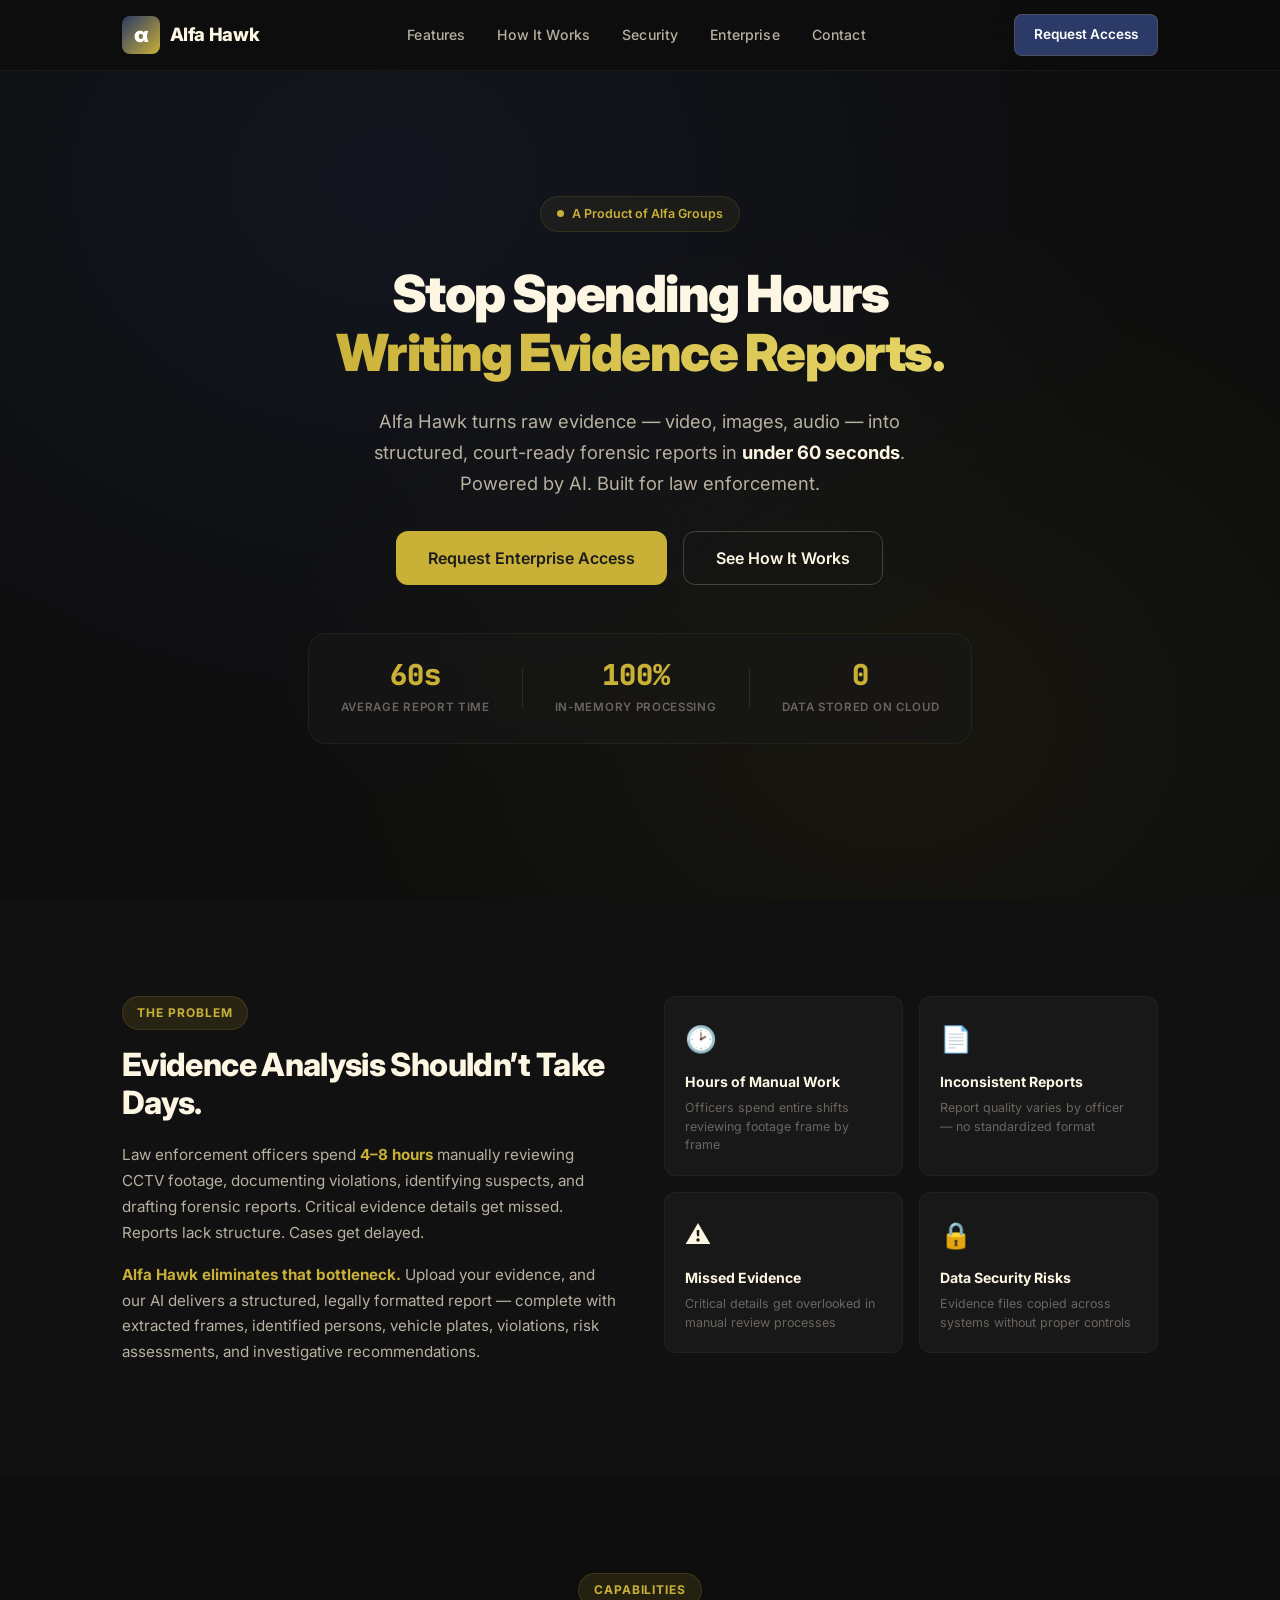
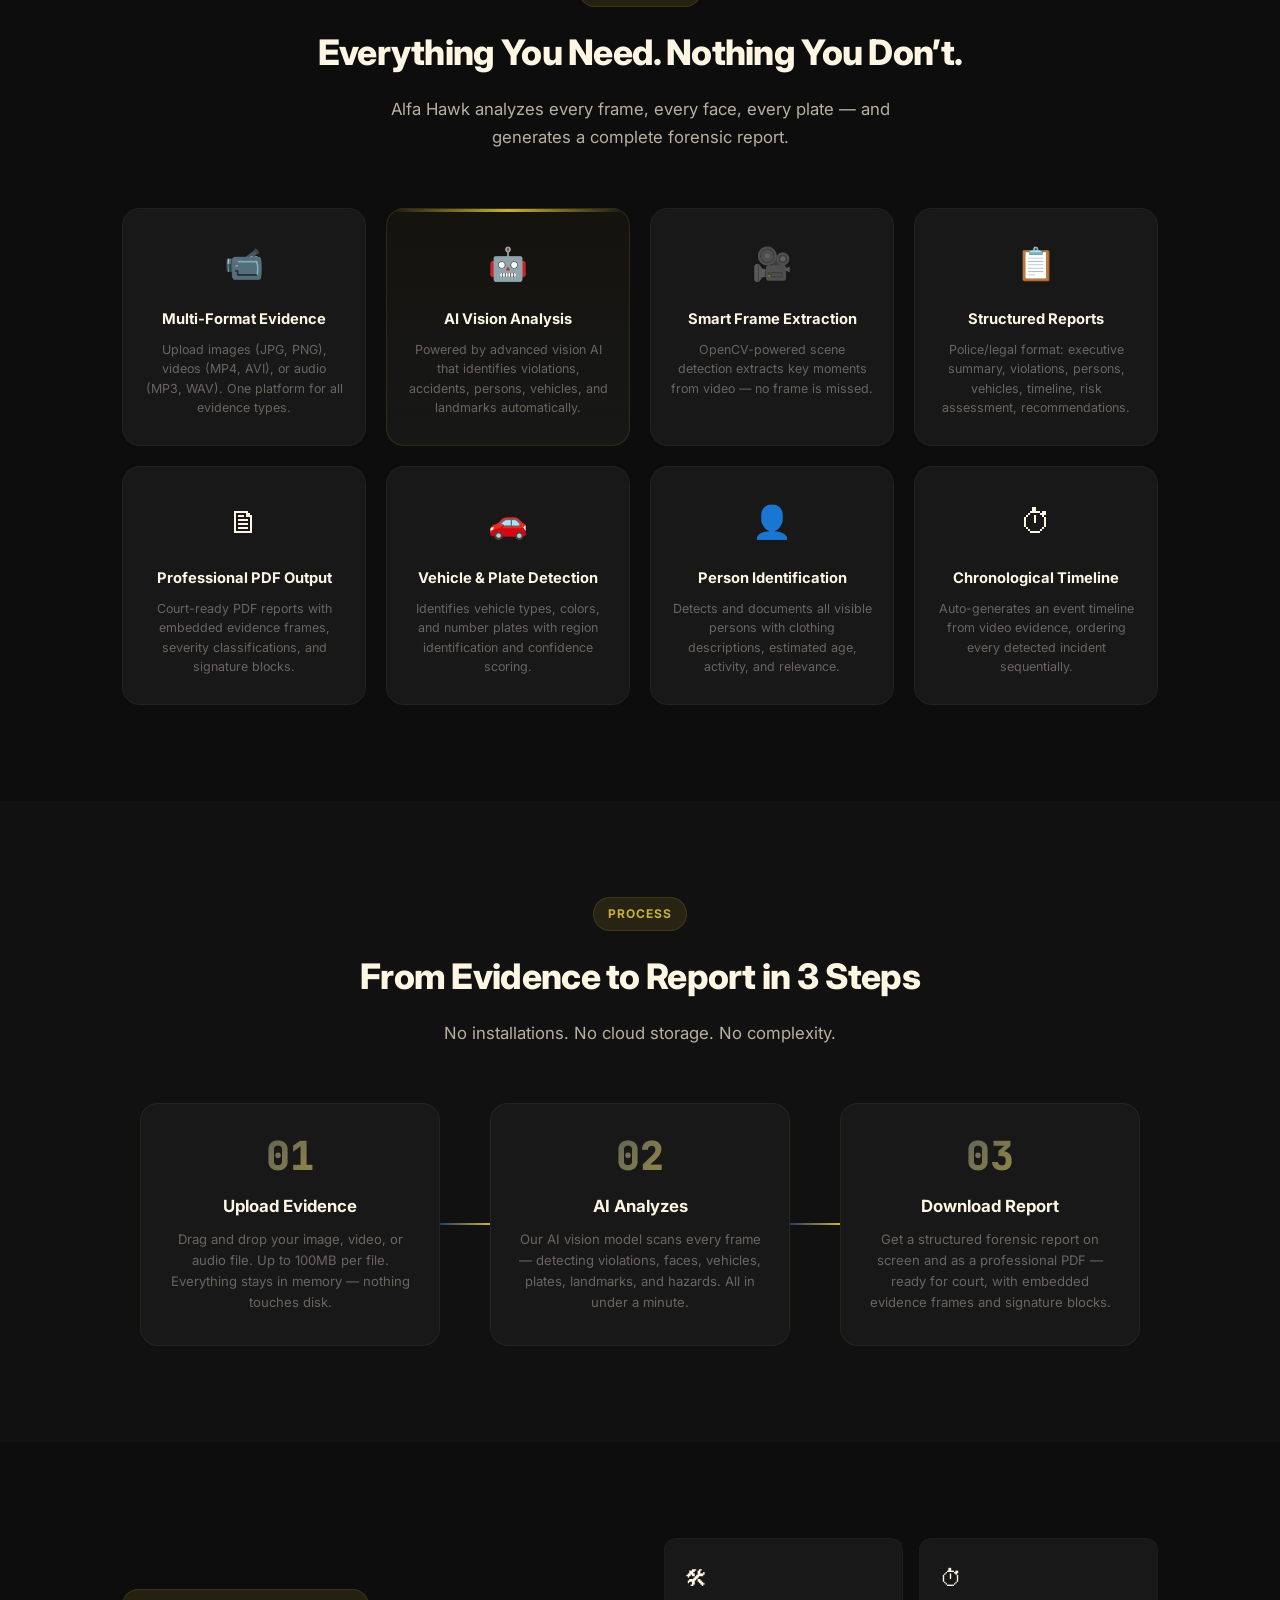
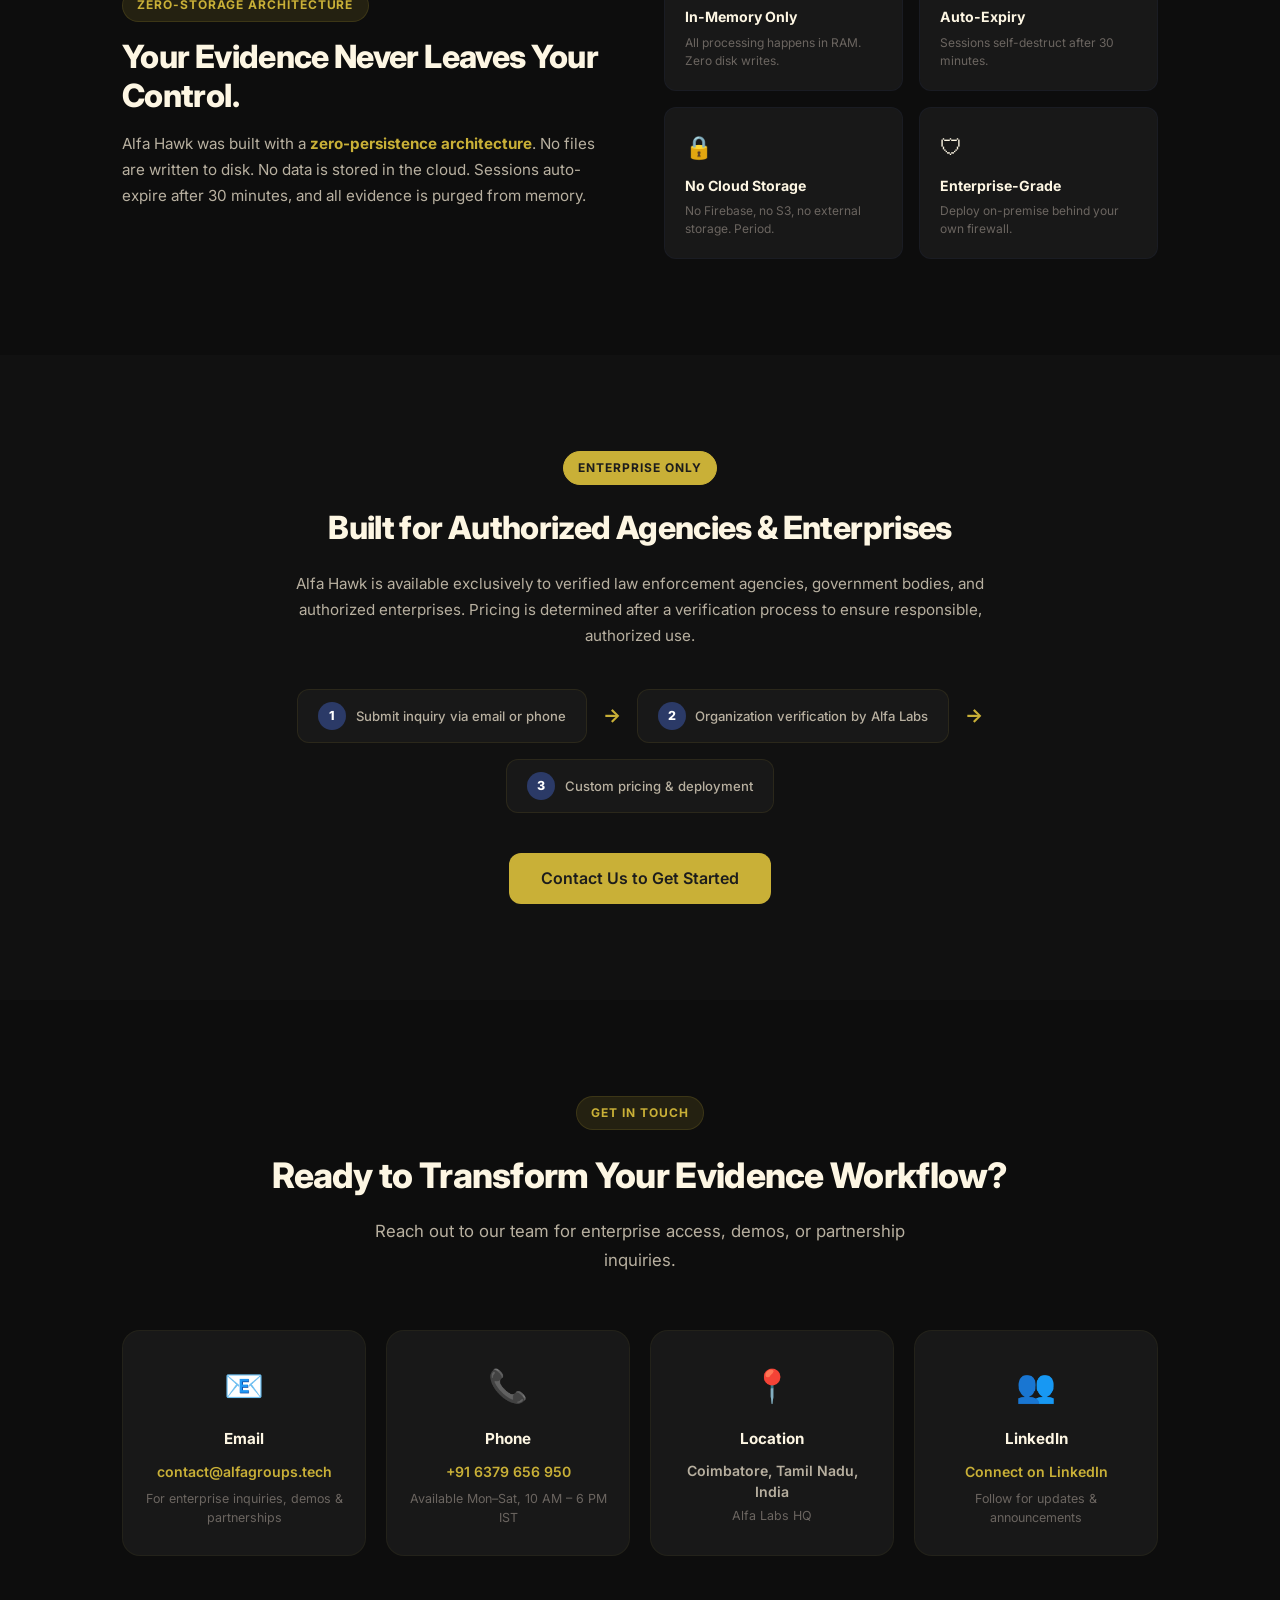
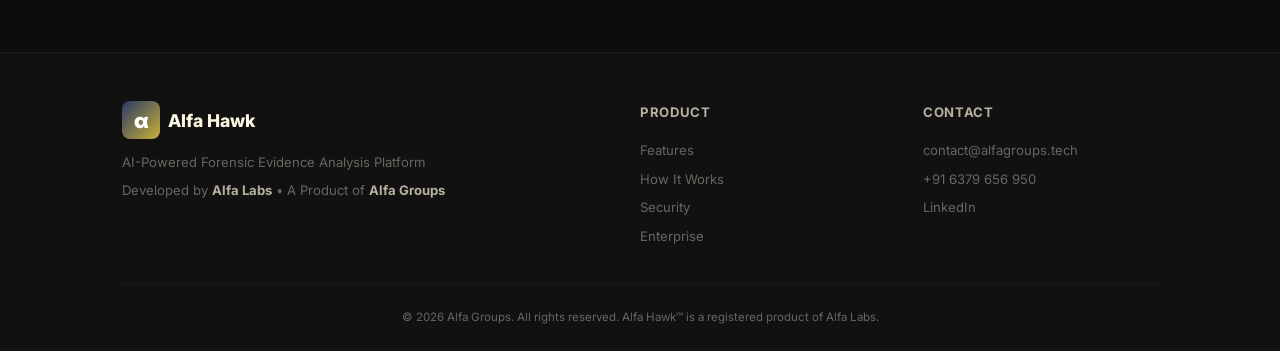
==== product-page/index.html @ 700247b4 "Initial commit for Smart Evidence Writer" ====
<!DOCTYPE html>
<html lang="en">

<head>
    <meta charset="UTF-8">
    <meta name="viewport" content="width=device-width, initial-scale=1.0">
    <title>Alfa Hawk — AI-Powered Forensic Evidence Analysis | Alfa Labs</title>
    <meta name="description"
        content="Alfa Hawk transforms raw evidence into court-ready forensic reports in seconds. AI-powered video, image & audio analysis. Enterprise-grade. By Alfa Labs.">
    <meta name="keywords"
        content="forensic evidence analysis, AI evidence, police report generator, evidence management, law enforcement AI, Alfa Hawk, Alfa Labs">
    <link rel="stylesheet" href="styles.css">
    <link
        href="https://fonts.googleapis.com/css2?family=Inter:wght@300;400;500;600;700;800;900&family=JetBrains+Mono:wght@400;500&display=swap"
        rel="stylesheet">
</head>

<body>

    <!-- ═══ NAVIGATION ═══ -->
    <nav id="navbar">
        <div class="nav-inner">
            <a href="#" class="nav-brand">
                <span class="nav-logo">α</span>
                <span class="nav-brand-text">Alfa Hawk</span>
            </a>
            <div class="nav-links" id="navLinks">
                <a href="#features">Features</a>
                <a href="#how-it-works">How It Works</a>
                <a href="#security">Security</a>
                <a href="#enterprise">Enterprise</a>
                <a href="#contact">Contact</a>
            </div>
            <a href="#contact" class="nav-cta">Request Access</a>
            <button class="nav-toggle" id="navToggle" aria-label="Toggle navigation">
                <span></span><span></span><span></span>
            </button>
        </div>
    </nav>

    <!-- ═══ HERO ═══ -->
    <section id="hero">
        <div class="hero-bg-pattern"></div>
        <div class="hero-content">
            <div class="hero-badge">
                <span class="badge-dot"></span>
                A Product of Alfa Groups
            </div>
            <h1>
                <span class="hero-line-1">Stop Spending Hours</span>
                <span class="hero-line-2">Writing Evidence Reports.</span>
            </h1>
            <p class="hero-tagline">
                Alfa Hawk turns raw evidence — video, images, audio — into structured,
                court-ready forensic reports in <strong>under 60 seconds</strong>.
                Powered by AI. Built for law enforcement.
            </p>
            <div class="hero-actions">
                <a href="#contact" class="btn btn-gold btn-large">Request Enterprise Access</a>
                <a href="#how-it-works" class="btn btn-outline btn-large">See How It Works</a>
            </div>
            <div class="hero-stats">
                <div class="stat">
                    <span class="stat-value">60s</span>
                    <span class="stat-label">Average Report Time</span>
                </div>
                <div class="stat-divider"></div>
                <div class="stat">
                    <span class="stat-value">100%</span>
                    <span class="stat-label">In-Memory Processing</span>
                </div>
                <div class="stat-divider"></div>
                <div class="stat">
                    <span class="stat-value">0</span>
                    <span class="stat-label">Data Stored on Cloud</span>
                </div>
            </div>
        </div>
    </section>

    <!-- ═══ PROBLEM STATEMENT ═══ -->
    <section id="problem" class="section-dark">
        <div class="container">
            <div class="problem-grid">
                <div class="problem-text">
                    <span class="section-badge">The Problem</span>
                    <h2>Evidence Analysis Shouldn&rsquo;t Take Days.</h2>
                    <p>
                        Law enforcement officers spend <strong>4&ndash;8 hours</strong> manually reviewing CCTV footage,
                        documenting violations, identifying suspects, and drafting forensic reports.
                        Critical evidence details get missed. Reports lack structure.
                        Cases get delayed.
                    </p>
                    <p>
                        <strong>Alfa Hawk eliminates that bottleneck.</strong> Upload your evidence, and our AI
                        delivers a structured, legally formatted report &mdash; complete with
                        extracted frames, identified persons, vehicle plates, violations,
                        risk assessments, and investigative recommendations.
                    </p>
                </div>
                <div class="problem-cards">
                    <div class="pain-card">
                        <span class="pain-icon">&#128337;</span>
                        <h3>Hours of Manual Work</h3>
                        <p>Officers spend entire shifts reviewing footage frame by frame</p>
                    </div>
                    <div class="pain-card">
                        <span class="pain-icon">&#128196;</span>
                        <h3>Inconsistent Reports</h3>
                        <p>Report quality varies by officer — no standardized format</p>
                    </div>
                    <div class="pain-card">
                        <span class="pain-icon">&#9888;</span>
                        <h3>Missed Evidence</h3>
                        <p>Critical details get overlooked in manual review processes</p>
                    </div>
                    <div class="pain-card">
                        <span class="pain-icon">&#128274;</span>
                        <h3>Data Security Risks</h3>
                        <p>Evidence files copied across systems without proper controls</p>
                    </div>
                </div>
            </div>
        </div>
    </section>

    <!-- ═══ FEATURES ═══ -->
    <section id="features">
        <div class="container">
            <div class="section-header">
                <span class="section-badge">Capabilities</span>
                <h2>Everything You Need. Nothing You Don&rsquo;t.</h2>
                <p>Alfa Hawk analyzes every frame, every face, every plate — and generates a complete forensic report.
                </p>
            </div>
            <div class="features-grid">
                <div class="feature-card">
                    <div class="feature-icon">&#128249;</div>
                    <h3>Multi-Format Evidence</h3>
                    <p>Upload images (JPG, PNG), videos (MP4, AVI), or audio (MP3, WAV). One platform for all evidence
                        types.</p>
                </div>
                <div class="feature-card featured">
                    <div class="feature-icon">&#129302;</div>
                    <h3>AI Vision Analysis</h3>
                    <p>Powered by advanced vision AI that identifies violations, accidents, persons, vehicles, and
                        landmarks automatically.</p>
                </div>
                <div class="feature-card">
                    <div class="feature-icon">&#127909;</div>
                    <h3>Smart Frame Extraction</h3>
                    <p>OpenCV-powered scene detection extracts key moments from video — no frame is missed.</p>
                </div>
                <div class="feature-card">
                    <div class="feature-icon">&#128203;</div>
                    <h3>Structured Reports</h3>
                    <p>Police/legal format: executive summary, violations, persons, vehicles, timeline, risk assessment,
                        recommendations.</p>
                </div>
                <div class="feature-card">
                    <div class="feature-icon">&#128462;</div>
                    <h3>Professional PDF Output</h3>
                    <p>Court-ready PDF reports with embedded evidence frames, severity classifications, and signature
                        blocks.</p>
                </div>
                <div class="feature-card">
                    <div class="feature-icon">&#128663;</div>
                    <h3>Vehicle &amp; Plate Detection</h3>
                    <p>Identifies vehicle types, colors, and number plates with region identification and confidence
                        scoring.</p>
                </div>
                <div class="feature-card">
                    <div class="feature-icon">&#128100;</div>
                    <h3>Person Identification</h3>
                    <p>Detects and documents all visible persons with clothing descriptions, estimated age, activity,
                        and relevance.</p>
                </div>
                <div class="feature-card">
                    <div class="feature-icon">&#9201;</div>
                    <h3>Chronological Timeline</h3>
                    <p>Auto-generates an event timeline from video evidence, ordering every detected incident
                        sequentially.</p>
                </div>
            </div>
        </div>
    </section>

    <!-- ═══ HOW IT WORKS ═══ -->
    <section id="how-it-works" class="section-dark">
        <div class="container">
            <div class="section-header">
                <span class="section-badge">Process</span>
                <h2>From Evidence to Report in 3 Steps</h2>
                <p>No installations. No cloud storage. No complexity.</p>
            </div>
            <div class="steps-grid">
                <div class="step-card">
                    <div class="step-number">01</div>
                    <div class="step-content">
                        <h3>Upload Evidence</h3>
                        <p>Drag and drop your image, video, or audio file. Up to 100MB per file. Everything stays in
                            memory — nothing touches disk.</p>
                    </div>
                </div>
                <div class="step-connector"></div>
                <div class="step-card">
                    <div class="step-number">02</div>
                    <div class="step-content">
                        <h3>AI Analyzes</h3>
                        <p>Our AI vision model scans every frame — detecting violations, faces, vehicles, plates,
                            landmarks, and hazards. All in under a minute.</p>
                    </div>
                </div>
                <div class="step-connector"></div>
                <div class="step-card">
                    <div class="step-number">03</div>
                    <div class="step-content">
                        <h3>Download Report</h3>
                        <p>Get a structured forensic report on screen and as a professional PDF — ready for court, with
                            embedded evidence frames and signature blocks.</p>
                    </div>
                </div>
            </div>
        </div>
    </section>

    <!-- ═══ SECURITY ═══ -->
    <section id="security">
        <div class="container">
            <div class="security-layout">
                <div class="security-text">
                    <span class="section-badge">Zero-Storage Architecture</span>
                    <h2>Your Evidence Never Leaves Your Control.</h2>
                    <p>
                        Alfa Hawk was built with a <strong>zero-persistence architecture</strong>.
                        No files are written to disk. No data is stored in the cloud.
                        Sessions auto-expire after 30 minutes, and all evidence is purged from memory.
                    </p>
                </div>
                <div class="security-cards">
                    <div class="sec-card">
                        <span class="sec-icon">&#128736;</span>
                        <h4>In-Memory Only</h4>
                        <p>All processing happens in RAM. Zero disk writes.</p>
                    </div>
                    <div class="sec-card">
                        <span class="sec-icon">&#9201;</span>
                        <h4>Auto-Expiry</h4>
                        <p>Sessions self-destruct after 30 minutes.</p>
                    </div>
                    <div class="sec-card">
                        <span class="sec-icon">&#128274;</span>
                        <h4>No Cloud Storage</h4>
                        <p>No Firebase, no S3, no external storage. Period.</p>
                    </div>
                    <div class="sec-card">
                        <span class="sec-icon">&#128737;</span>
                        <h4>Enterprise-Grade</h4>
                        <p>Deploy on-premise behind your own firewall.</p>
                    </div>
                </div>
            </div>
        </div>
    </section>

    <!-- ═══ ENTERPRISE CTA ═══ -->
    <section id="enterprise" class="section-dark">
        <div class="container">
            <div class="enterprise-block">
                <span class="section-badge badge-gold">Enterprise Only</span>
                <h2>Built for Authorized Agencies &amp; Enterprises</h2>
                <p>
                    Alfa Hawk is available exclusively to verified law enforcement agencies,
                    government bodies, and authorized enterprises. Pricing is determined after
                    a verification process to ensure responsible, authorized use.
                </p>
                <div class="enterprise-process">
                    <div class="ep-step">
                        <span class="ep-num">1</span>
                        <span class="ep-text">Submit inquiry via email or phone</span>
                    </div>
                    <div class="ep-arrow">&rarr;</div>
                    <div class="ep-step">
                        <span class="ep-num">2</span>
                        <span class="ep-text">Organization verification by Alfa Labs</span>
                    </div>
                    <div class="ep-arrow">&rarr;</div>
                    <div class="ep-step">
                        <span class="ep-num">3</span>
                        <span class="ep-text">Custom pricing &amp; deployment</span>
                    </div>
                </div>
                <a href="#contact" class="btn btn-gold btn-large">Contact Us to Get Started</a>
            </div>
        </div>
    </section>

    <!-- ═══ CONTACT ═══ -->
    <section id="contact">
        <div class="container">
            <div class="section-header">
                <span class="section-badge">Get In Touch</span>
                <h2>Ready to Transform Your Evidence Workflow?</h2>
                <p>Reach out to our team for enterprise access, demos, or partnership inquiries.</p>
            </div>
            <div class="contact-grid">
                <div class="contact-card">
                    <span class="contact-icon">&#128231;</span>
                    <h3>Email</h3>
                    <a href="mailto:contact@alfagroups.tech">contact@alfagroups.tech</a>
                    <p>For enterprise inquiries, demos &amp; partnerships</p>
                </div>
                <div class="contact-card">
                    <span class="contact-icon">&#128222;</span>
                    <h3>Phone</h3>
                    <a href="tel:+916379656950">+91 6379 656 950</a>
                    <p>Available Mon&ndash;Sat, 10 AM &ndash; 6 PM IST</p>
                </div>
                <div class="contact-card">
                    <span class="contact-icon">&#128205;</span>
                    <h3>Location</h3>
                    <p class="contact-location">Coimbatore, Tamil Nadu, India</p>
                    <p>Alfa Labs HQ</p>
                </div>
                <div class="contact-card">
                    <span class="contact-icon">&#128101;</span>
                    <h3>LinkedIn</h3>
                    <a href="https://www.linkedin.com/in/godwin1603" target="_blank" rel="noopener">Connect on
                        LinkedIn</a>
                    <p>Follow for updates &amp; announcements</p>
                </div>
            </div>
        </div>
    </section>

    <!-- ═══ FOOTER ═══ -->
    <footer>
        <div class="container">
            <div class="footer-grid">
                <div class="footer-brand">
                    <div class="footer-logo">
                        <span class="nav-logo">α</span>
                        <span>Alfa Hawk</span>
                    </div>
                    <p>AI-Powered Forensic Evidence Analysis Platform</p>
                    <p class="footer-org">Developed by <strong>Alfa Labs</strong> &bull; A Product of <strong>Alfa
                            Groups</strong></p>
                </div>
                <div class="footer-links">
                    <h4>Product</h4>
                    <a href="#features">Features</a>
                    <a href="#how-it-works">How It Works</a>
                    <a href="#security">Security</a>
                    <a href="#enterprise">Enterprise</a>
                </div>
                <div class="footer-links">
                    <h4>Contact</h4>
                    <a href="mailto:contact@alfagroups.tech">contact@alfagroups.tech</a>
                    <a href="tel:+916379656950">+91 6379 656 950</a>
                    <a href="https://www.linkedin.com/in/godwin1603" target="_blank" rel="noopener">LinkedIn</a>
                </div>
            </div>
            <div class="footer-bottom">
                <p>&copy; 2026 Alfa Groups. All rights reserved. Alfa Hawk&trade; is a registered product of Alfa Labs.
                </p>
            </div>
        </div>
    </footer>

    <script src="script.js"></script>
</body>

</html>
---- product-page/styles.css ----
/* ═══════════════════════════════════════════════════════════
   Alfa Hawk — Product Landing Page Styles
   Developed by Alfa Labs • A Product of Alfa Groups
   ═══════════════════════════════════════════════════════════ */

/* ─── BRAND PALETTE ─── */
:root {
    --royal-blue: #2B3A67;
    --gold-accent: #C9B037;
    --crimson: #7B1E1E;
    --ivory: #FDF6E3;
    --charcoal: #1C1C1C;
    --steel-gray: #58626D;

    --bg-dark: #0d0d0d;
    --bg-section: #111111;
    --bg-card: #181818;
    --bg-card-hover: #1f1f1f;
    --bg-accent: #151515;

    --text-primary: var(--ivory);
    --text-secondary: #b8b0a0;
    --text-muted: #6b6560;

    --gold-glow: rgba(201, 176, 55, 0.12);
    --blue-glow: rgba(43, 58, 103, 0.15);

    --radius-sm: 8px;
    --radius-md: 12px;
    --radius-lg: 18px;
    --radius-xl: 24px;

    --font-sans: 'Inter', -apple-system, BlinkMacSystemFont, sans-serif;
    --font-mono: 'JetBrains Mono', monospace;
    --transition: all 0.3s cubic-bezier(0.4, 0, 0.2, 1);
}

/* ─── RESET ─── */
*,
*::before,
*::after {
    box-sizing: border-box;
    margin: 0;
    padding: 0;
}

html {
    font-size: 16px;
    scroll-behavior: smooth;
    scroll-padding-top: 80px;
}

body {
    font-family: var(--font-sans);
    background: var(--bg-dark);
    color: var(--text-primary);
    line-height: 1.7;
    -webkit-font-smoothing: antialiased;
    overflow-x: hidden;
}

a {
    color: var(--gold-accent);
    text-decoration: none;
    transition: var(--transition);
}

a:hover {
    color: #d9c247;
}

.container {
    max-width: 1100px;
    margin: 0 auto;
    padding: 0 2rem;
}

/* ─── NAVIGATION ─── */
nav {
    position: fixed;
    top: 0;
    left: 0;
    right: 0;
    z-index: 1000;
    background: rgba(13, 13, 13, 0.85);
    backdrop-filter: blur(20px);
    border-bottom: 1px solid rgba(201, 176, 55, 0.08);
    transition: var(--transition);
}

nav.scrolled {
    background: rgba(13, 13, 13, 0.95);
    border-bottom-color: rgba(201, 176, 55, 0.15);
}

.nav-inner {
    max-width: 1100px;
    margin: 0 auto;
    padding: 0 2rem;
    display: flex;
    align-items: center;
    justify-content: space-between;
    height: 70px;
}

.nav-brand {
    display: flex;
    align-items: center;
    gap: 0.6rem;
    color: var(--text-primary);
    font-weight: 800;
    font-size: 1.15rem;
    letter-spacing: -0.02em;
}

.nav-logo {
    width: 38px;
    height: 38px;
    display: flex;
    align-items: center;
    justify-content: center;
    background: linear-gradient(135deg, var(--royal-blue), var(--gold-accent));
    border-radius: var(--radius-sm);
    color: white;
    font-size: 1.3rem;
    font-weight: 900;
}

.nav-links {
    display: flex;
    gap: 2rem;
}

.nav-links a {
    color: var(--text-secondary);
    font-size: 0.88rem;
    font-weight: 500;
    letter-spacing: 0.01em;
}

.nav-links a:hover {
    color: var(--gold-accent);
}

.nav-cta {
    background: var(--royal-blue);
    color: white !important;
    padding: 0.5rem 1.2rem;
    border-radius: var(--radius-sm);
    font-size: 0.85rem;
    font-weight: 600;
    border: 1px solid rgba(201, 176, 55, 0.2);
}

.nav-cta:hover {
    background: var(--gold-accent);
    color: var(--charcoal) !important;
    border-color: var(--gold-accent);
}

.nav-toggle {
    display: none;
    flex-direction: column;
    gap: 5px;
    background: none;
    border: none;
    cursor: pointer;
    padding: 4px;
}

.nav-toggle span {
    width: 24px;
    height: 2px;
    background: var(--ivory);
    border-radius: 2px;
    transition: var(--transition);
}

/* ─── BUTTONS ─── */
.btn {
    display: inline-flex;
    align-items: center;
    justify-content: center;
    gap: 0.5rem;
    padding: 0.7rem 1.5rem;
    font-family: var(--font-sans);
    font-size: 0.9rem;
    font-weight: 600;
    border: none;
    border-radius: var(--radius-md);
    cursor: pointer;
    transition: var(--transition);
    text-decoration: none;
    line-height: 1.4;
}

.btn-gold {
    background: var(--gold-accent);
    color: var(--charcoal);
}

.btn-gold:hover {
    background: #d9c247;
    color: var(--charcoal);
    transform: translateY(-2px);
    box-shadow: 0 8px 25px rgba(201, 176, 55, 0.3);
}

.btn-outline {
    background: transparent;
    color: var(--text-primary);
    border: 1px solid rgba(253, 246, 227, 0.2);
}

.btn-outline:hover {
    border-color: var(--gold-accent);
    color: var(--gold-accent);
    transform: translateY(-2px);
}

.btn-large {
    padding: 0.9rem 2rem;
    font-size: 1rem;
}

/* ─── SECTION BADGE ─── */
.section-badge {
    display: inline-block;
    font-size: 0.75rem;
    font-weight: 700;
    letter-spacing: 0.08em;
    text-transform: uppercase;
    color: var(--gold-accent);
    background: var(--gold-glow);
    padding: 0.35rem 0.9rem;
    border-radius: 99px;
    border: 1px solid rgba(201, 176, 55, 0.15);
    margin-bottom: 1rem;
}

.badge-gold {
    color: var(--charcoal);
    background: var(--gold-accent);
    border-color: var(--gold-accent);
}

/* ─── HERO ─── */
#hero {
    min-height: 100vh;
    display: flex;
    align-items: center;
    justify-content: center;
    text-align: center;
    padding: 120px 2rem 80px;
    position: relative;
    overflow: hidden;
}

.hero-bg-pattern {
    position: absolute;
    inset: 0;
    background:
        radial-gradient(ellipse at 30% 20%, rgba(43, 58, 103, 0.2) 0%, transparent 60%),
        radial-gradient(ellipse at 70% 80%, rgba(201, 176, 55, 0.06) 0%, transparent 50%),
        radial-gradient(ellipse at 50% 50%, rgba(13, 13, 13, 0) 0%, var(--bg-dark) 80%);
    pointer-events: none;
}

.hero-content {
    position: relative;
    z-index: 1;
    max-width: 780px;
}

.hero-badge {
    display: inline-flex;
    align-items: center;
    gap: 0.5rem;
    font-size: 0.78rem;
    font-weight: 600;
    color: var(--gold-accent);
    background: rgba(201, 176, 55, 0.06);
    padding: 0.4rem 1rem;
    border-radius: 99px;
    border: 1px solid rgba(201, 176, 55, 0.12);
    margin-bottom: 2rem;
}

.badge-dot {
    width: 7px;
    height: 7px;
    background: var(--gold-accent);
    border-radius: 50%;
    animation: pulse-badge 2s ease-in-out infinite;
}

@keyframes pulse-badge {

    0%,
    100% {
        box-shadow: 0 0 0 0 rgba(201, 176, 55, 0.4);
    }

    50% {
        box-shadow: 0 0 0 6px rgba(201, 176, 55, 0);
    }
}

#hero h1 {
    font-size: 3.2rem;
    font-weight: 900;
    line-height: 1.15;
    letter-spacing: -0.03em;
    margin-bottom: 1.5rem;
}

.hero-line-1 {
    display: block;
    color: var(--text-primary);
}

.hero-line-2 {
    display: block;
    background: linear-gradient(135deg, var(--gold-accent), #e8d76a);
    -webkit-background-clip: text;
    -webkit-text-fill-color: transparent;
    background-clip: text;
}

.hero-tagline {
    font-size: 1.15rem;
    color: var(--text-secondary);
    max-width: 600px;
    margin: 0 auto 2rem;
    line-height: 1.7;
}

.hero-tagline strong {
    color: var(--text-primary);
}

.hero-actions {
    display: flex;
    gap: 1rem;
    justify-content: center;
    margin-bottom: 3rem;
    flex-wrap: wrap;
}

.hero-stats {
    display: flex;
    align-items: center;
    justify-content: center;
    gap: 2rem;
    padding: 1.5rem 2rem;
    background: rgba(24, 24, 24, 0.6);
    border: 1px solid rgba(201, 176, 55, 0.08);
    border-radius: var(--radius-lg);
    backdrop-filter: blur(10px);
}

.stat {
    text-align: center;
}

.stat-value {
    display: block;
    font-size: 1.8rem;
    font-weight: 900;
    color: var(--gold-accent);
    font-family: var(--font-mono);
    line-height: 1.2;
}

.stat-label {
    font-size: 0.72rem;
    color: var(--text-muted);
    text-transform: uppercase;
    letter-spacing: 0.06em;
    font-weight: 600;
}

.stat-divider {
    width: 1px;
    height: 40px;
    background: rgba(201, 176, 55, 0.15);
}

/* ─── SECTION STYLING ─── */
.section-dark {
    background: var(--bg-section);
}

section {
    padding: 6rem 0;
}

.section-header {
    text-align: center;
    margin-bottom: 3.5rem;
}

.section-header h2 {
    font-size: 2.2rem;
    font-weight: 800;
    letter-spacing: -0.02em;
    margin-bottom: 0.75rem;
    color: var(--text-primary);
}

.section-header p {
    font-size: 1.05rem;
    color: var(--text-secondary);
    max-width: 550px;
    margin: 0 auto;
}

/* ─── PROBLEM SECTION ─── */
.problem-grid {
    display: grid;
    grid-template-columns: 1fr 1fr;
    gap: 3rem;
    align-items: start;
}

.problem-text h2 {
    font-size: 2rem;
    font-weight: 800;
    letter-spacing: -0.02em;
    margin-bottom: 1.25rem;
    line-height: 1.2;
}

.problem-text p {
    color: var(--text-secondary);
    margin-bottom: 1rem;
    font-size: 0.95rem;
}

.problem-text strong {
    color: var(--gold-accent);
}

.problem-cards {
    display: grid;
    grid-template-columns: 1fr 1fr;
    gap: 1rem;
}

.pain-card {
    background: var(--bg-card);
    border: 1px solid rgba(201, 176, 55, 0.06);
    border-radius: var(--radius-md);
    padding: 1.25rem;
    transition: var(--transition);
}

.pain-card:hover {
    border-color: rgba(201, 176, 55, 0.2);
    transform: translateY(-3px);
    box-shadow: 0 8px 24px rgba(0, 0, 0, 0.3);
}

.pain-icon {
    font-size: 1.6rem;
    display: block;
    margin-bottom: 0.6rem;
}

.pain-card h3 {
    font-size: 0.88rem;
    font-weight: 700;
    margin-bottom: 0.3rem;
    color: var(--text-primary);
}

.pain-card p {
    font-size: 0.78rem;
    color: var(--text-muted);
    line-height: 1.5;
}

/* ─── FEATURES ─── */
.features-grid {
    display: grid;
    grid-template-columns: repeat(4, 1fr);
    gap: 1.25rem;
}

.feature-card {
    background: var(--bg-card);
    border: 1px solid rgba(253, 246, 227, 0.04);
    border-radius: var(--radius-lg);
    padding: 1.75rem 1.25rem;
    text-align: center;
    transition: var(--transition);
    position: relative;
    overflow: hidden;
}

.feature-card::before {
    content: '';
    position: absolute;
    top: 0;
    left: 0;
    right: 0;
    height: 3px;
    background: linear-gradient(90deg, transparent, var(--royal-blue), transparent);
    opacity: 0;
    transition: var(--transition);
}

.feature-card:hover {
    border-color: rgba(43, 58, 103, 0.3);
    transform: translateY(-5px);
    box-shadow: 0 12px 32px rgba(0, 0, 0, 0.4);
}

.feature-card:hover::before {
    opacity: 1;
}

.feature-card.featured {
    border-color: rgba(201, 176, 55, 0.15);
    background: linear-gradient(180deg, rgba(201, 176, 55, 0.04), var(--bg-card));
}

.feature-card.featured::before {
    background: linear-gradient(90deg, transparent, var(--gold-accent), transparent);
    opacity: 1;
}

.feature-icon {
    font-size: 2rem;
    margin-bottom: 1rem;
    display: block;
}

.feature-card h3 {
    font-size: 0.92rem;
    font-weight: 700;
    margin-bottom: 0.5rem;
    color: var(--text-primary);
}

.feature-card p {
    font-size: 0.78rem;
    color: var(--text-muted);
    line-height: 1.55;
}

/* ─── HOW IT WORKS ─── */
.steps-grid {
    display: flex;
    align-items: center;
    justify-content: center;
    gap: 0;
}

.step-card {
    background: var(--bg-card);
    border: 1px solid rgba(201, 176, 55, 0.08);
    border-radius: var(--radius-lg);
    padding: 2rem 1.75rem;
    text-align: center;
    flex: 1;
    max-width: 300px;
    transition: var(--transition);
}

.step-card:hover {
    border-color: rgba(201, 176, 55, 0.25);
    transform: translateY(-4px);
    box-shadow: 0 12px 32px rgba(0, 0, 0, 0.35);
}

.step-number {
    font-size: 2.5rem;
    font-weight: 900;
    font-family: var(--font-mono);
    background: linear-gradient(135deg, var(--royal-blue), var(--gold-accent));
    -webkit-background-clip: text;
    -webkit-text-fill-color: transparent;
    background-clip: text;
    margin-bottom: 1rem;
    line-height: 1;
}

.step-content h3 {
    font-size: 1.05rem;
    font-weight: 700;
    margin-bottom: 0.5rem;
    color: var(--text-primary);
}

.step-content p {
    font-size: 0.82rem;
    color: var(--text-muted);
    line-height: 1.6;
}

.step-connector {
    width: 50px;
    height: 2px;
    background: linear-gradient(90deg, var(--royal-blue), var(--gold-accent));
    flex-shrink: 0;
}

/* ─── SECURITY ─── */
.security-layout {
    display: grid;
    grid-template-columns: 1fr 1fr;
    gap: 3rem;
    align-items: center;
}

.security-text h2 {
    font-size: 2rem;
    font-weight: 800;
    letter-spacing: -0.02em;
    margin-bottom: 1rem;
    line-height: 1.2;
}

.security-text p {
    font-size: 0.95rem;
    color: var(--text-secondary);
    line-height: 1.7;
}

.security-text strong {
    color: var(--gold-accent);
}

.security-cards {
    display: grid;
    grid-template-columns: 1fr 1fr;
    gap: 1rem;
}

.sec-card {
    background: var(--bg-card);
    border: 1px solid rgba(43, 58, 103, 0.15);
    border-radius: var(--radius-md);
    padding: 1.25rem;
    transition: var(--transition);
}

.sec-card:hover {
    border-color: rgba(43, 58, 103, 0.4);
    transform: translateY(-2px);
}

.sec-icon {
    font-size: 1.4rem;
    display: block;
    margin-bottom: 0.5rem;
}

.sec-card h4 {
    font-size: 0.88rem;
    font-weight: 700;
    margin-bottom: 0.3rem;
    color: var(--text-primary);
}

.sec-card p {
    font-size: 0.75rem;
    color: var(--text-muted);
    line-height: 1.5;
}

/* ─── ENTERPRISE ─── */
.enterprise-block {
    text-align: center;
    max-width: 700px;
    margin: 0 auto;
}

.enterprise-block h2 {
    font-size: 2rem;
    font-weight: 800;
    letter-spacing: -0.02em;
    margin-bottom: 1rem;
}

.enterprise-block>p {
    font-size: 0.95rem;
    color: var(--text-secondary);
    line-height: 1.7;
    margin-bottom: 2.5rem;
}

.enterprise-process {
    display: flex;
    align-items: center;
    justify-content: center;
    gap: 1rem;
    margin-bottom: 2.5rem;
    flex-wrap: wrap;
}

.ep-step {
    display: flex;
    align-items: center;
    gap: 0.6rem;
    background: var(--bg-card);
    border: 1px solid rgba(201, 176, 55, 0.1);
    padding: 0.75rem 1.25rem;
    border-radius: var(--radius-md);
}

.ep-num {
    width: 28px;
    height: 28px;
    display: flex;
    align-items: center;
    justify-content: center;
    background: var(--royal-blue);
    color: white;
    border-radius: 50%;
    font-size: 0.78rem;
    font-weight: 800;
    flex-shrink: 0;
}

.ep-text {
    font-size: 0.82rem;
    color: var(--text-secondary);
    font-weight: 500;
}

.ep-arrow {
    color: var(--gold-accent);
    font-size: 1.2rem;
    font-weight: 700;
}

/* ─── CONTACT ─── */
.contact-grid {
    display: grid;
    grid-template-columns: repeat(4, 1fr);
    gap: 1.25rem;
}

.contact-card {
    background: var(--bg-card);
    border: 1px solid rgba(201, 176, 55, 0.06);
    border-radius: var(--radius-lg);
    padding: 1.75rem 1.25rem;
    text-align: center;
    transition: var(--transition);
}

.contact-card:hover {
    border-color: rgba(201, 176, 55, 0.2);
    transform: translateY(-4px);
    box-shadow: 0 8px 24px rgba(0, 0, 0, 0.3);
}

.contact-icon {
    font-size: 2rem;
    display: block;
    margin-bottom: 0.75rem;
}

.contact-card h3 {
    font-size: 0.95rem;
    font-weight: 700;
    margin-bottom: 0.5rem;
    color: var(--text-primary);
}

.contact-card a {
    display: block;
    font-size: 0.88rem;
    font-weight: 600;
    color: var(--gold-accent);
    margin-bottom: 0.4rem;
    word-break: break-all;
}

.contact-card p,
.contact-location {
    font-size: 0.78rem;
    color: var(--text-muted);
    line-height: 1.5;
}

.contact-location {
    color: var(--text-secondary) !important;
    font-weight: 600;
    font-size: 0.88rem !important;
    margin-bottom: 0.3rem;
}

/* ─── FOOTER ─── */
footer {
    background: var(--bg-section);
    border-top: 1px solid rgba(201, 176, 55, 0.06);
    padding: 3rem 0 1.5rem;
}

.footer-grid {
    display: grid;
    grid-template-columns: 2fr 1fr 1fr;
    gap: 3rem;
    margin-bottom: 2rem;
}

.footer-brand .footer-logo {
    display: flex;
    align-items: center;
    gap: 0.5rem;
    font-size: 1.1rem;
    font-weight: 800;
    color: var(--text-primary);
    margin-bottom: 0.75rem;
}

.footer-brand>p {
    font-size: 0.82rem;
    color: var(--text-muted);
    margin-bottom: 0.3rem;
}

.footer-org {
    font-size: 0.78rem;
    color: var(--text-muted);
}

.footer-org strong {
    color: var(--text-secondary);
}

.footer-links h4 {
    font-size: 0.82rem;
    font-weight: 700;
    color: var(--text-secondary);
    text-transform: uppercase;
    letter-spacing: 0.05em;
    margin-bottom: 0.75rem;
}

.footer-links a {
    display: block;
    font-size: 0.82rem;
    color: var(--text-muted);
    padding: 0.2rem 0;
}

.footer-links a:hover {
    color: var(--gold-accent);
}

.footer-bottom {
    padding-top: 1.5rem;
    border-top: 1px solid rgba(253, 246, 227, 0.04);
    text-align: center;
}

.footer-bottom p {
    font-size: 0.72rem;
    color: var(--text-muted);
}

/* ─── ANIMATIONS (Scroll reveal) ─── */
.reveal {
    opacity: 0;
    transform: translateY(30px);
    transition: opacity 0.7s ease, transform 0.7s ease;
}

.reveal.visible {
    opacity: 1;
    transform: translateY(0);
}

/* ─── RESPONSIVE ─── */
@media (max-width: 1024px) {
    .features-grid {
        grid-template-columns: repeat(2, 1fr);
    }

    .contact-grid {
        grid-template-columns: repeat(2, 1fr);
    }
}

@media (max-width: 768px) {
    #hero h1 {
        font-size: 2.2rem;
    }

    .hero-tagline {
        font-size: 1rem;
    }

    .hero-stats {
        flex-direction: column;
        gap: 1rem;
    }

    .stat-divider {
        width: 60px;
        height: 1px;
    }

    .problem-grid {
        grid-template-columns: 1fr;
    }

    .features-grid {
        grid-template-columns: 1fr;
    }

    .security-layout {
        grid-template-columns: 1fr;
    }

    .contact-grid {
        grid-template-columns: 1fr;
    }

    .footer-grid {
        grid-template-columns: 1fr;
        gap: 1.5rem;
    }

    .steps-grid {
        flex-direction: column;
        gap: 1rem;
    }

    .step-connector {
        width: 2px;
        height: 30px;
    }

    .step-card {
        max-width: 100%;
    }

    .enterprise-process {
        flex-direction: column;
    }

    .ep-arrow {
        transform: rotate(90deg);
    }

    .nav-links {
        display: none;
    }

    .nav-cta {
        display: none;
    }

    .nav-toggle {
        display: flex;
    }

    .nav-links.open {
        display: flex;
        flex-direction: column;
        position: absolute;
        top: 70px;
        left: 0;
        right: 0;
        background: rgba(13, 13, 13, 0.97);
        padding: 1.5rem 2rem;
        gap: 1rem;
        border-bottom: 1px solid rgba(201, 176, 55, 0.1);
    }

    section {
        padding: 4rem 0;
    }

    .section-header h2 {
        font-size: 1.6rem;
    }

    .problem-text h2,
    .security-text h2,
    .enterprise-block h2 {
        font-size: 1.6rem;
    }
}

@media (max-width: 480px) {
    #hero h1 {
        font-size: 1.7rem;
    }

    .container {
        padding: 0 1.25rem;
    }

    .hero-actions {
        flex-direction: column;
        align-items: center;
    }

    .problem-cards {
        grid-template-columns: 1fr;
    }

    .security-cards {
        grid-template-columns: 1fr;
    }
}
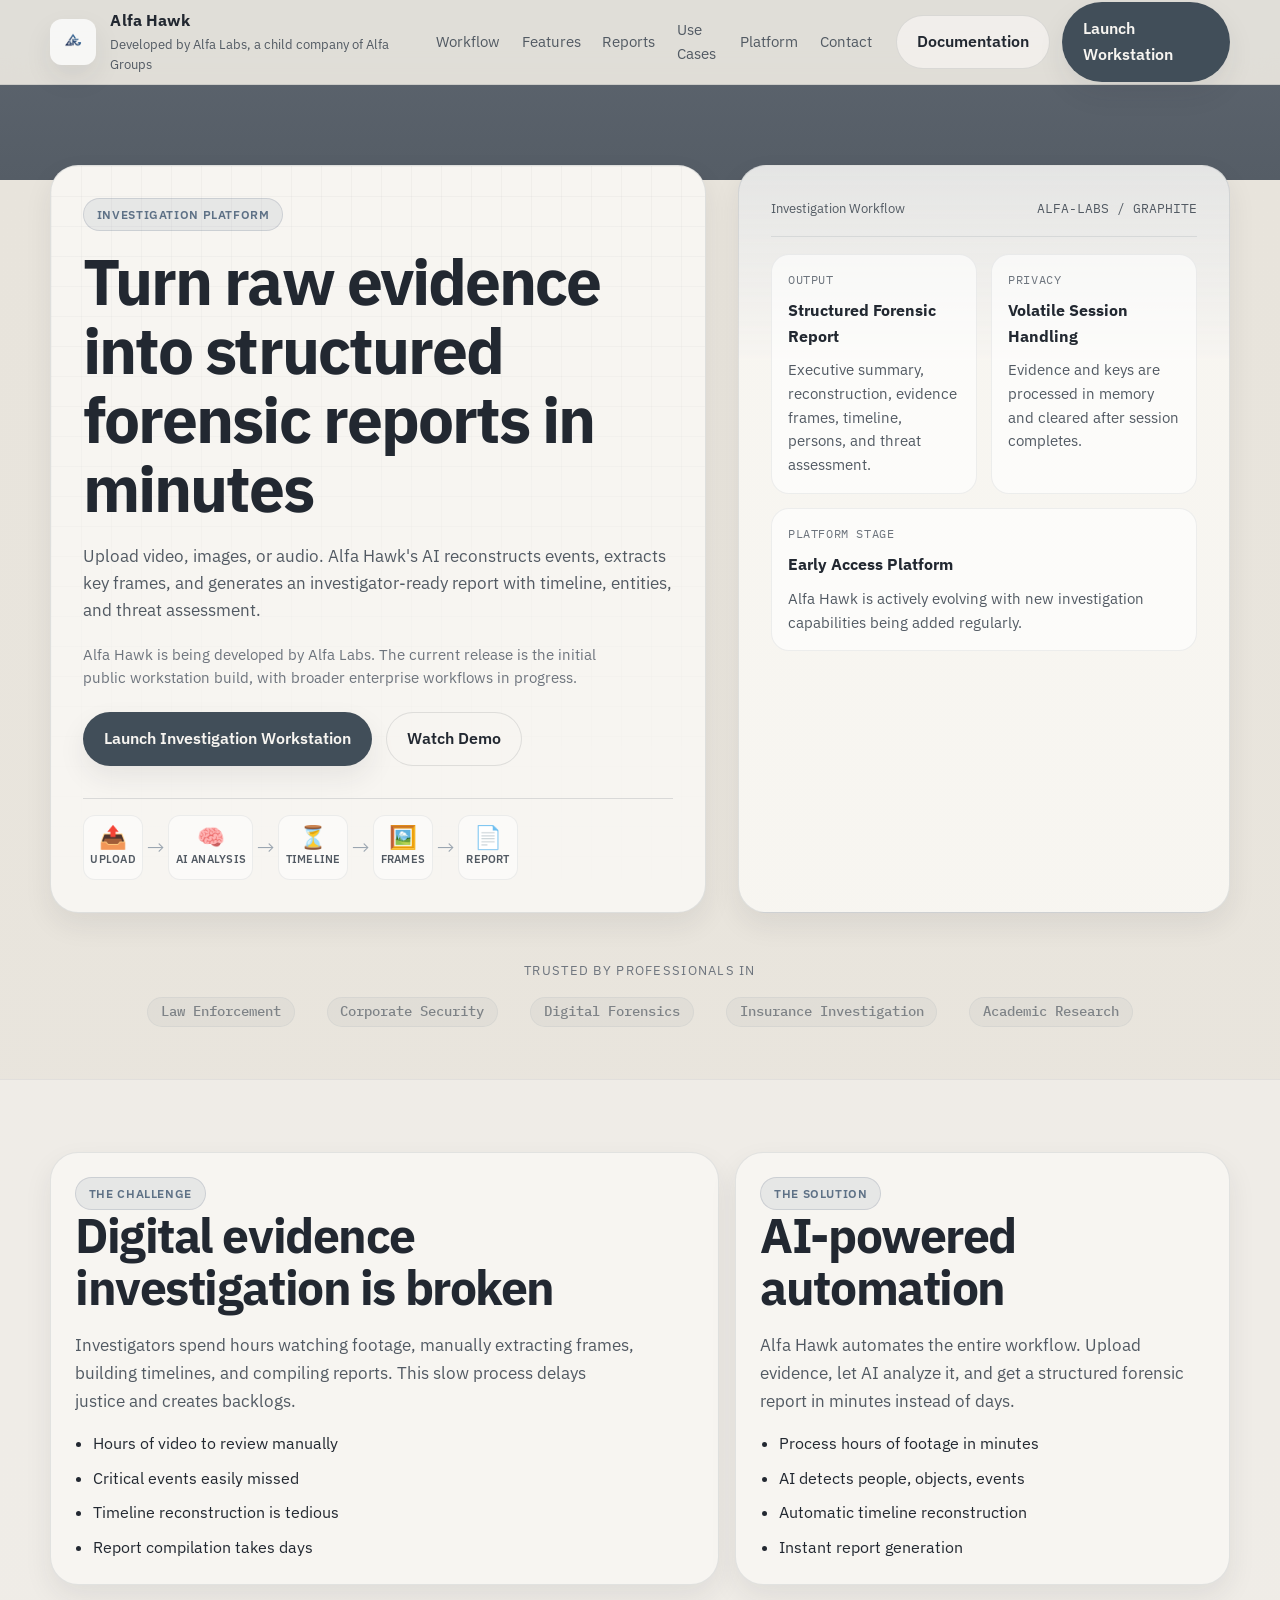
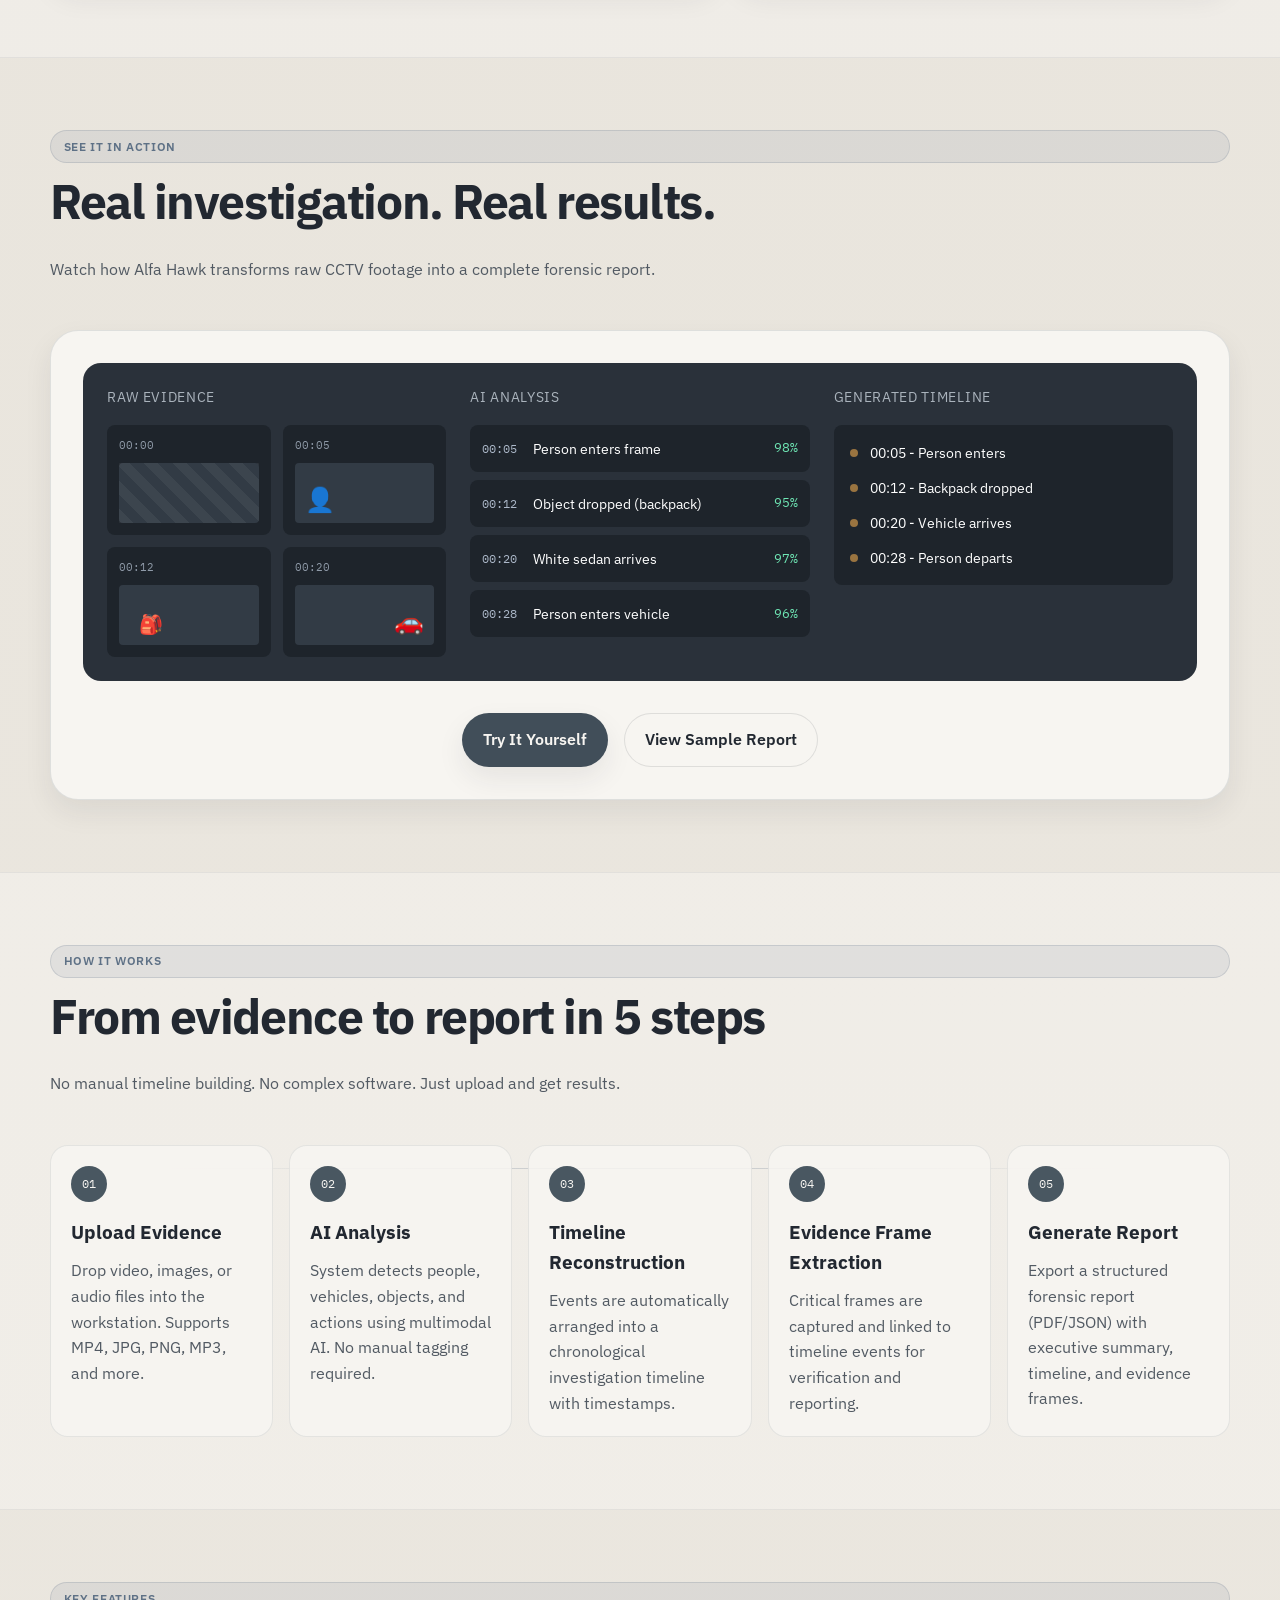
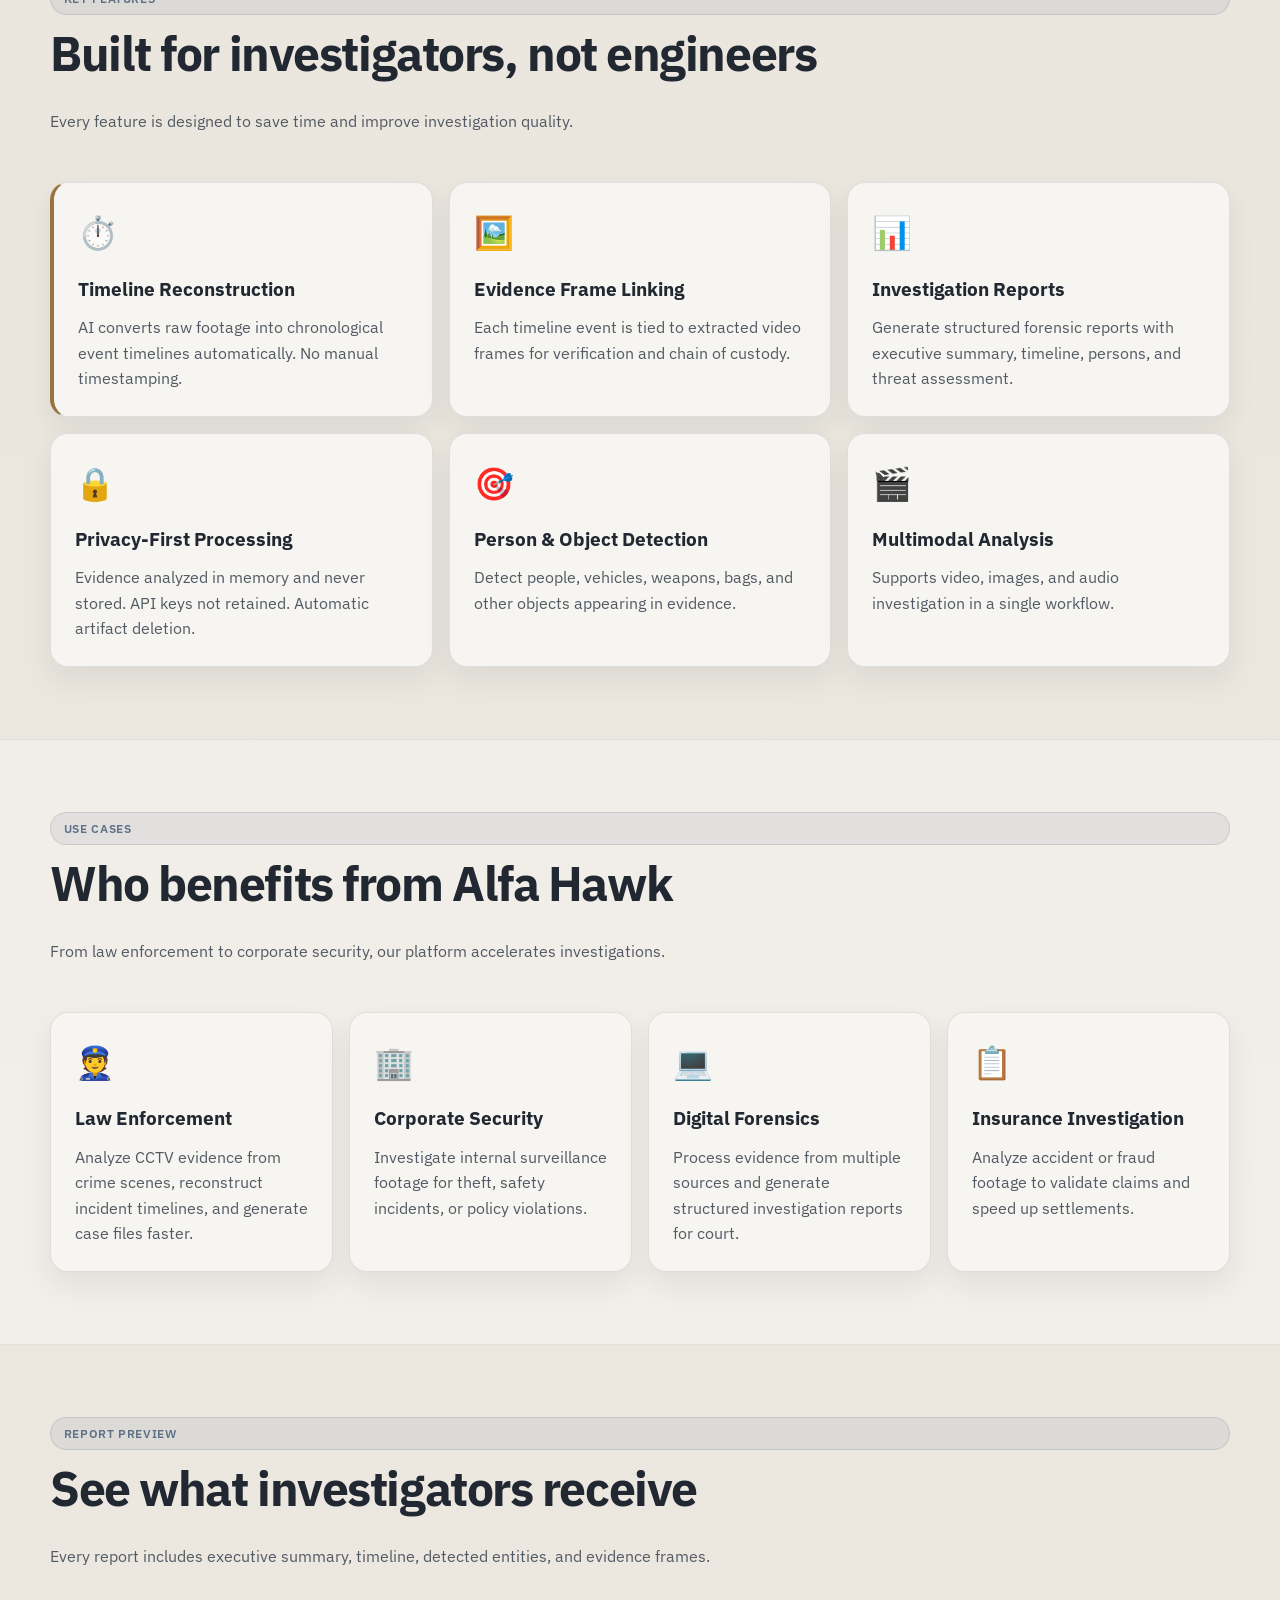
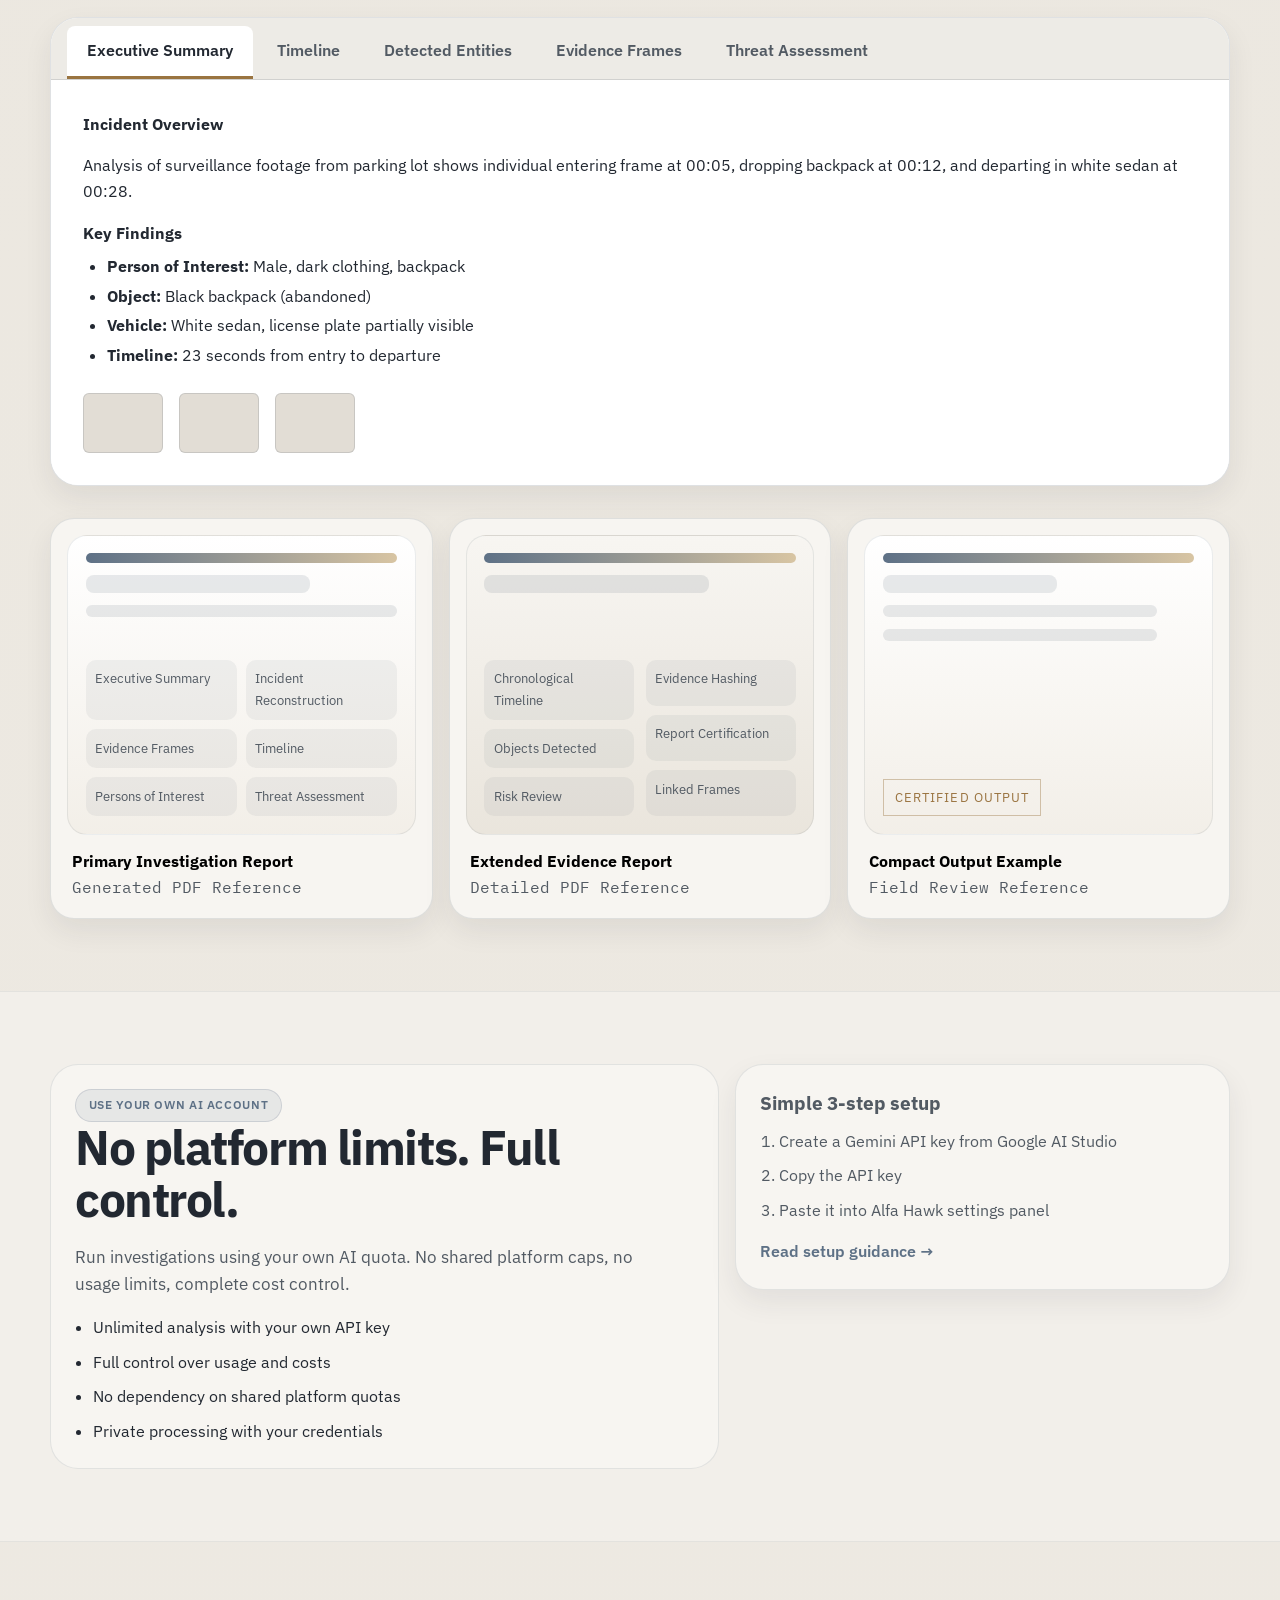
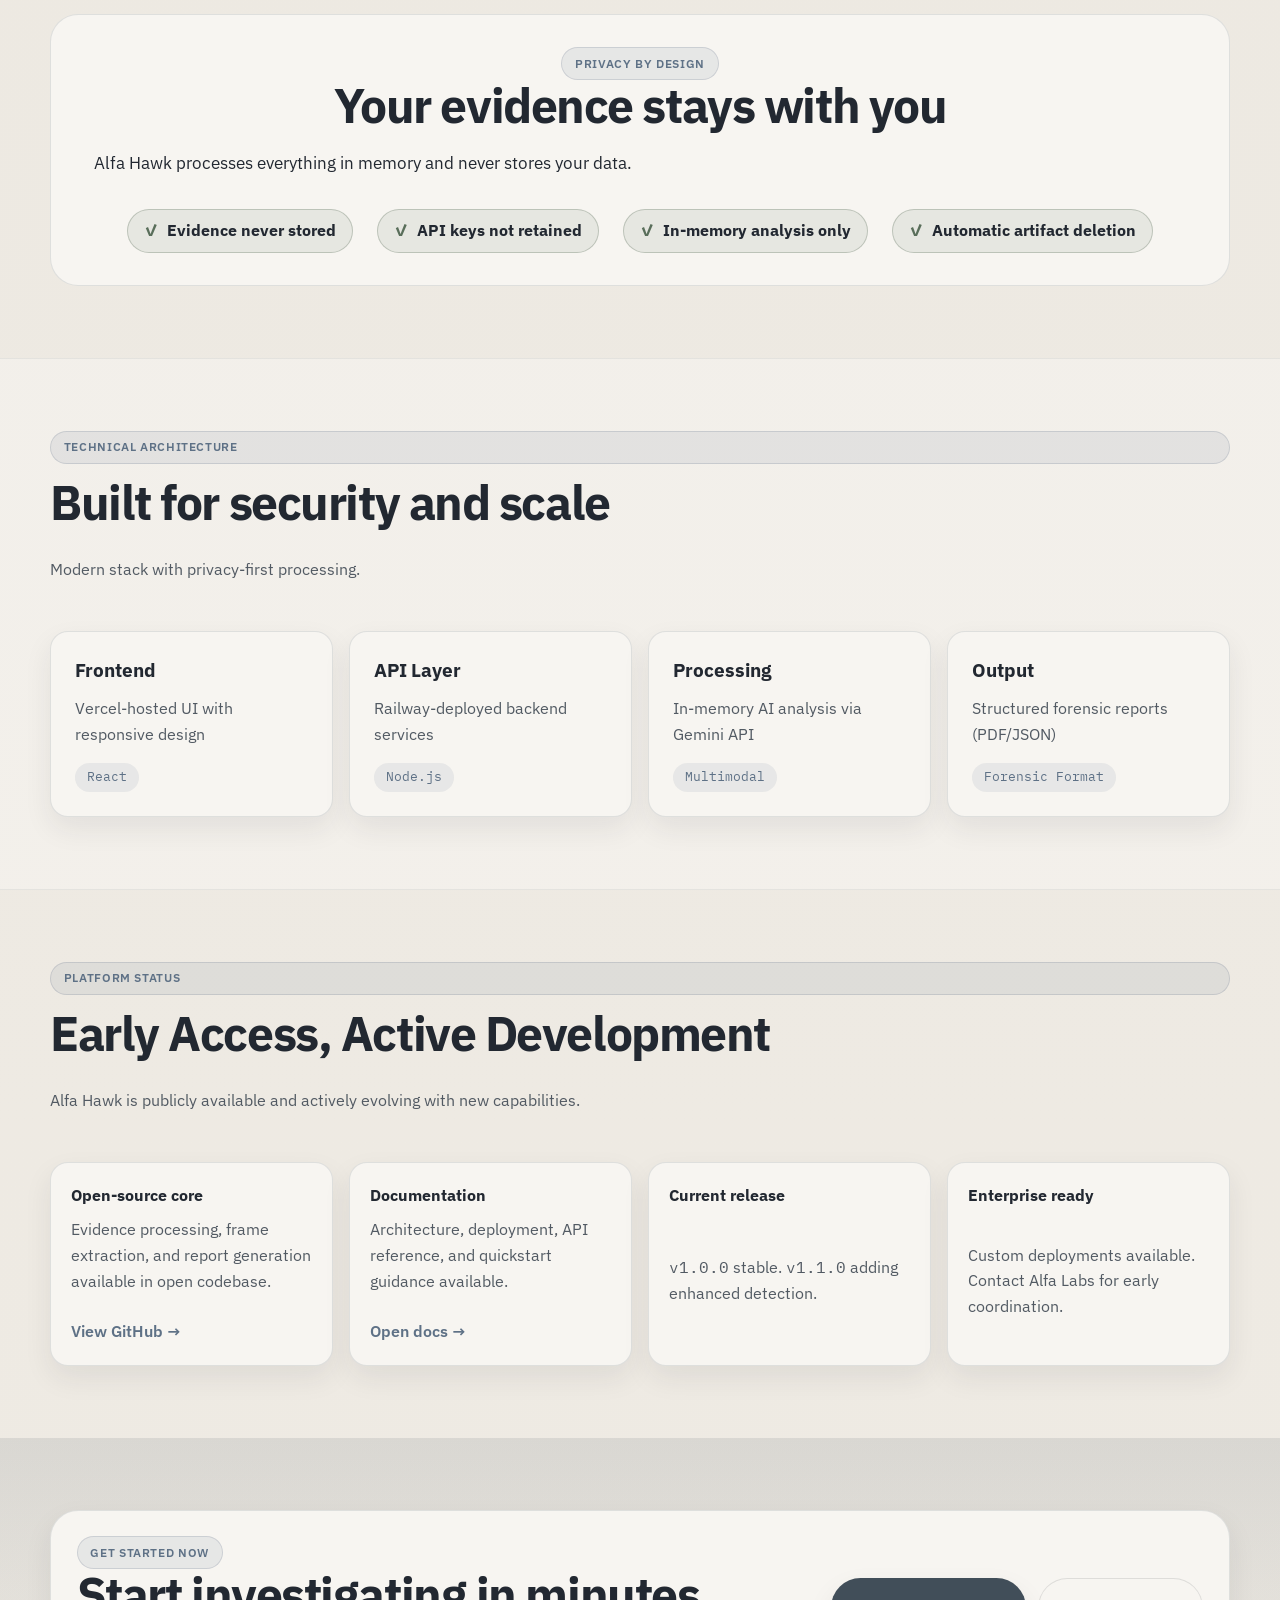
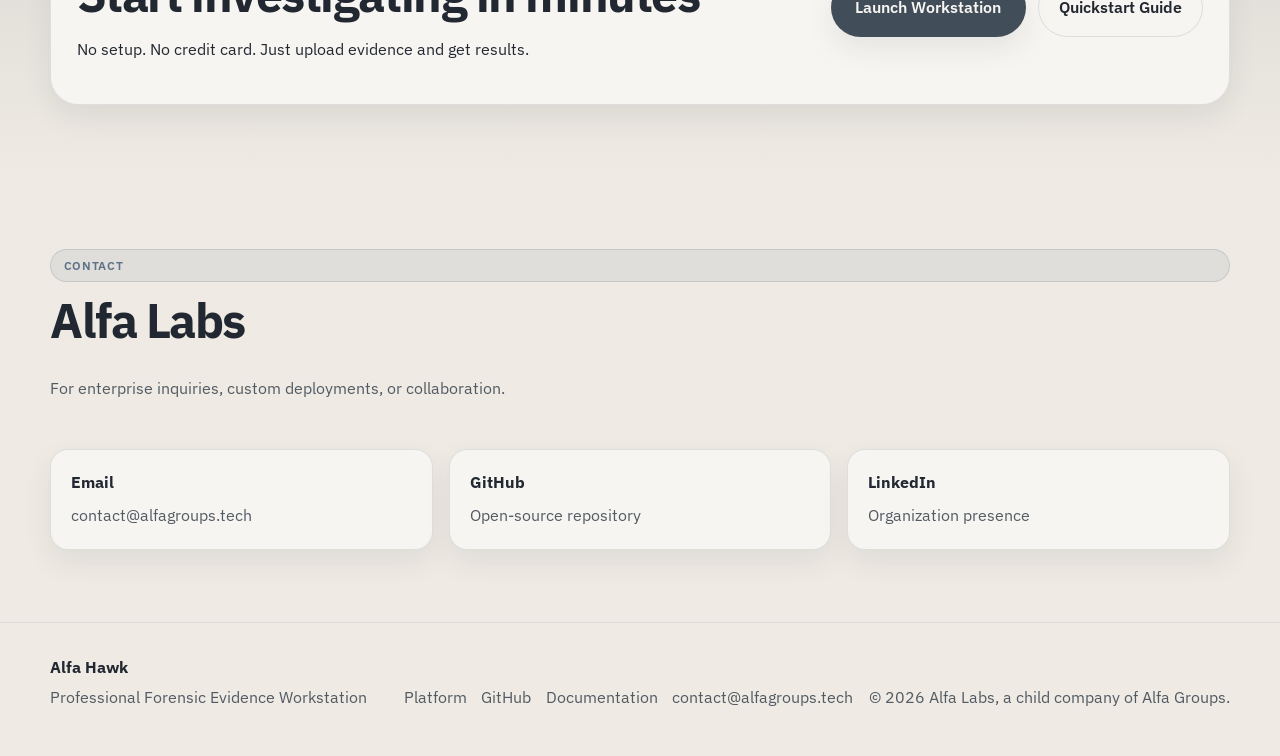
==== commit 9f0ea909: "feat: updated product page layout and added logo favicon to frontend" ====
--- a/product-page/index.html
+++ b/product-page/index.html
@@ -4,368 +4,678 @@
 <head>
     <meta charset="UTF-8">
     <meta name="viewport" content="width=device-width, initial-scale=1.0">
-    <title>Alfa Hawk — AI-Powered Forensic Evidence Analysis | Alfa Labs</title>
+    <title>Alfa Hawk | Professional Forensic Evidence Workstation</title>
     <meta name="description"
-        content="Alfa Hawk transforms raw evidence into court-ready forensic reports in seconds. AI-powered video, image & audio analysis. Enterprise-grade. By Alfa Labs.">
-    <meta name="keywords"
-        content="forensic evidence analysis, AI evidence, police report generator, evidence management, law enforcement AI, Alfa Hawk, Alfa Labs">
+        content="Alfa Hawk is an AI-assisted forensic evidence workstation for analyzing digital evidence, reconstructing event timelines, and generating structured investigation reports.">
+    <link rel="icon" type="image/png" href="../frontend/assets/logo.png">
+    <link rel="apple-touch-icon" href="../frontend/assets/logo.png">
     <link rel="stylesheet" href="styles.css">
+    <link rel="preconnect" href="https://fonts.googleapis.com">
+    <link rel="preconnect" href="https://fonts.gstatic.com" crossorigin>
     <link
-        href="https://fonts.googleapis.com/css2?family=Inter:wght@300;400;500;600;700;800;900&family=JetBrains+Mono:wght@400;500&display=swap"
+        href="https://fonts.googleapis.com/css2?family=IBM+Plex+Sans:wght@400;500;600;700&family=IBM+Plex+Mono:wght@400;500&display=swap"
         rel="stylesheet">
 </head>
 
 <body>
-
-    <!-- ═══ NAVIGATION ═══ -->
-    <nav id="navbar">
-        <div class="nav-inner">
-            <a href="#" class="nav-brand">
-                <span class="nav-logo">α</span>
-                <span class="nav-brand-text">Alfa Hawk</span>
-            </a>
-            <div class="nav-links" id="navLinks">
-                <a href="#features">Features</a>
-                <a href="#how-it-works">How It Works</a>
-                <a href="#security">Security</a>
-                <a href="#enterprise">Enterprise</a>
-                <a href="#contact">Contact</a>
+    <div class="page-shell">
+        <header class="topbar" id="topbar">
+            <div class="container topbar-inner">
+                <a href="#hero" class="brand-mark" aria-label="Alfa Hawk home">
+                    <img class="brand-emblem-image" src="../frontend/assets/logo.png" alt="Alfa Hawk logo">
+                    <span class="brand-copy">
+                        <strong>Alfa Hawk</strong>
+                        <span>Developed by Alfa Labs, a child company of Alfa Groups</span>
+                    </span>
+                </a>
+                <nav class="topnav" id="topnav">
+                    <a href="#workflow">Workflow</a>
+                    <a href="#features">Features</a>
+                    <a href="#reports">Reports</a>
+                    <a href="#use-cases">Use Cases</a>
+                    <a href="#platform-notes">Platform</a>
+                    <a href="#contact">Contact</a>
+                </nav>
+                <div class="topbar-actions">
+                    <a class="button button-ghost" href="../docs/system-overview.md">Documentation</a>
+                    <a class="button button-primary" href="https://app.alfagroups.tech" target="_blank"
+                        rel="noopener">Launch Workstation</a>
+                    <button class="nav-toggle" id="navToggle" type="button" aria-label="Toggle navigation">
+                        <span></span><span></span><span></span>
+                    </button>
+                </div>
             </div>
-            <a href="#contact" class="nav-cta">Request Access</a>
-            <button class="nav-toggle" id="navToggle" aria-label="Toggle navigation">
-                <span></span><span></span><span></span>
-            </button>
-        </div>
-    </nav>
-
-    <!-- ═══ HERO ═══ -->
-    <section id="hero">
-        <div class="hero-bg-pattern"></div>
-        <div class="hero-content">
-            <div class="hero-badge">
-                <span class="badge-dot"></span>
-                A Product of Alfa Groups
+        </header>
+
+        <main>
+            <!-- HERO SECTION - COMPLETELY REWORKED -->
+            <section class="hero" id="hero">
+                <div class="container hero-grid">
+                    <div class="hero-copy">
+                        <div class="section-chip">Investigation Platform</div>
+                        <h1>Turn raw evidence into structured forensic reports in minutes</h1>
+                        <p class="hero-summary">
+                            Upload video, images, or audio. Alfa Hawk's AI reconstructs events, extracts key frames, and generates an investigator-ready report with timeline, entities, and threat assessment.
+                        </p>
+                        <p class="hero-note">
+                            Alfa Hawk is being developed by Alfa Labs. The current release is the initial public workstation build, with broader enterprise workflows in progress.
+                        </p>
+                        <div class="hero-actions">
+                            <a class="button button-primary" href="https://app.alfagroups.tech" target="_blank"
+                                rel="noopener">Launch Investigation Workstation</a>
+                            <a class="button button-secondary" href="#demo">Watch Demo</a>
+                        </div>
+                        
+                        <!-- VISUAL PIPELINE - Shows workflow at a glance -->
+                        <div class="hero-pipeline">
+                            <div class="pipeline-step">
+                                <span class="step-icon">📤</span>
+                                <span class="step-label">Upload</span>
+                            </div>
+                            <div class="pipeline-arrow">→</div>
+                            <div class="pipeline-step">
+                                <span class="step-icon">🧠</span>
+                                <span class="step-label">AI Analysis</span>
+                            </div>
+                            <div class="pipeline-arrow">→</div>
+                            <div class="pipeline-step">
+                                <span class="step-icon">⏳</span>
+                                <span class="step-label">Timeline</span>
+                            </div>
+                            <div class="pipeline-arrow">→</div>
+                            <div class="pipeline-step">
+                                <span class="step-icon">🖼️</span>
+                                <span class="step-label">Frames</span>
+                            </div>
+                            <div class="pipeline-arrow">→</div>
+                            <div class="pipeline-step">
+                                <span class="step-icon">📄</span>
+                                <span class="step-label">Report</span>
+                            </div>
+                        </div>
+                    </div>
+                    
+                    <!-- RIGHT PANEL - Kept but enhanced -->
+                    <div class="hero-panel">
+                        <div class="panel-header">
+                            <span>Investigation Workflow</span>
+                            <span class="mono">ALFA-LABS / GRAPHITE</span>
+                        </div>
+                        <div class="panel-grid">
+                            <article class="panel-metric">
+                                <span class="metric-kicker">Output</span>
+                                <strong>Structured Forensic Report</strong>
+                                <p>Executive summary, reconstruction, evidence frames, timeline, persons, and threat assessment.</p>
+                            </article>
+                            <article class="panel-metric">
+                                <span class="metric-kicker">Privacy</span>
+                                <strong>Volatile Session Handling</strong>
+                                <p>Evidence and keys are processed in memory and cleared after session completes.</p>
+                            </article>
+                            <article class="panel-metric wide">
+                                <span class="metric-kicker">Platform Stage</span>
+                                <strong>Early Access Platform</strong>
+                                <p>Alfa Hawk is actively evolving with new investigation capabilities being added regularly.</p>
+                            </article>
+                        </div>
+                    </div>
+                </div>
+                
+                <!-- SOCIAL PROOF - New section for credibility -->
+                <div class="container social-proof">
+                    <p class="social-proof-text">Trusted by professionals in</p>
+                    <div class="social-proof-logos">
+                        <span class="logo-placeholder">Law Enforcement</span>
+                        <span class="logo-placeholder">Corporate Security</span>
+                        <span class="logo-placeholder">Digital Forensics</span>
+                        <span class="logo-placeholder">Insurance Investigation</span>
+                        <span class="logo-placeholder">Academic Research</span>
+                    </div>
+                </div>
+            </section>
+
+            <!-- PROBLEM/SOLUTION SECTION - New section to frame the problem -->
+            <section class="section section-tinted" id="problem">
+                <div class="container two-column-layout">
+                    <div class="copy-block problem-block">
+                        <div class="section-chip">The Challenge</div>
+                        <h2>Digital evidence investigation is broken</h2>
+                        <p class="statement">
+                            Investigators spend hours watching footage, manually extracting frames, building timelines, and compiling reports. This slow process delays justice and creates backlogs.
+                        </p>
+                        <ul class="bullet-list">
+                            <li>Hours of video to review manually</li>
+                            <li>Critical events easily missed</li>
+                            <li>Timeline reconstruction is tedious</li>
+                            <li>Report compilation takes days</li>
+                        </ul>
+                    </div>
+                    <div class="copy-block solution-block">
+                        <div class="section-chip">The Solution</div>
+                        <h2>AI-powered automation</h2>
+                        <p class="statement">
+                            Alfa Hawk automates the entire workflow. Upload evidence, let AI analyze it, and get a structured forensic report in minutes instead of days.
+                        </p>
+                        <ul class="bullet-list">
+                            <li>Process hours of footage in minutes</li>
+                            <li>AI detects people, objects, events</li>
+                            <li>Automatic timeline reconstruction</li>
+                            <li>Instant report generation</li>
+                        </ul>
+                    </div>
+                </div>
+            </section>
+
+            <!-- LIVE DEMO PREVIEW - New section showing real product -->
+            <section class="section" id="demo">
+                <div class="container">
+                    <div class="section-heading">
+                        <div class="section-chip">See It In Action</div>
+                        <h2>Real investigation. Real results.</h2>
+                        <p>Watch how Alfa Hawk transforms raw CCTV footage into a complete forensic report.</p>
+                    </div>
+                    
+                    <div class="demo-showcase">
+                        <div class="demo-video-placeholder">
+                            <div class="demo-grid">
+                                <div class="demo-column">
+                                    <div class="demo-label">Raw Evidence</div>
+                                    <div class="demo-frame">
+                                        <div class="frame-content">
+                                            <span class="frame-time">00:00</span>
+                                            <div class="frame-visual empty-lot"></div>
+                                        </div>
+                                        <div class="frame-content">
+                                            <span class="frame-time">00:05</span>
+                                            <div class="frame-visual person-enters"></div>
+                                        </div>
+                                        <div class="frame-content">
+                                            <span class="frame-time">00:12</span>
+                                            <div class="frame-visual object-drop"></div>
+                                        </div>
+                                        <div class="frame-content">
+                                            <span class="frame-time">00:20</span>
+                                            <div class="frame-visual vehicle-arrives"></div>
+                                        </div>
+                                    </div>
+                                </div>
+                                <div class="demo-column">
+                                    <div class="demo-label">AI Analysis</div>
+                                    <div class="demo-analysis">
+                                        <div class="detection-card">
+                                            <span class="detection-time">00:05</span>
+                                            <span class="detection-event">Person enters frame</span>
+                                            <span class="detection-confidence">98%</span>
+                                        </div>
+                                        <div class="detection-card">
+                                            <span class="detection-time">00:12</span>
+                                            <span class="detection-event">Object dropped (backpack)</span>
+                                            <span class="detection-confidence">95%</span>
+                                        </div>
+                                        <div class="detection-card">
+                                            <span class="detection-time">00:20</span>
+                                            <span class="detection-event">White sedan arrives</span>
+                                            <span class="detection-confidence">97%</span>
+                                        </div>
+                                        <div class="detection-card">
+                                            <span class="detection-time">00:28</span>
+                                            <span class="detection-event">Person enters vehicle</span>
+                                            <span class="detection-confidence">96%</span>
+                                        </div>
+                                    </div>
+                                </div>
+                                <div class="demo-column">
+                                    <div class="demo-label">Generated Timeline</div>
+                                    <div class="demo-timeline">
+                                        <div class="timeline-event">
+                                            <span class="event-marker"></span>
+                                            <span class="event-desc">00:05 - Person enters</span>
+                                        </div>
+                                        <div class="timeline-event">
+                                            <span class="event-marker"></span>
+                                            <span class="event-desc">00:12 - Backpack dropped</span>
+                                        </div>
+                                        <div class="timeline-event">
+                                            <span class="event-marker"></span>
+                                            <span class="event-desc">00:20 - Vehicle arrives</span>
+                                        </div>
+                                        <div class="timeline-event">
+                                            <span class="event-marker"></span>
+                                            <span class="event-desc">00:28 - Person departs</span>
+                                        </div>
+                                    </div>
+                                </div>
+                            </div>
+                        </div>
+                        <div class="demo-actions">
+                            <a class="button button-primary" href="https://app.alfagroups.tech" target="_blank">Try It Yourself</a>
+                            <a class="button button-secondary" href="../examples/example-report.pdf">View Sample Report</a>
+                        </div>
+                    </div>
+                </div>
+            </section>
+
+            <!-- WORKFLOW SECTION - Enhanced with better copy -->
+            <section class="section section-tinted" id="workflow">
+                <div class="container">
+                    <div class="section-heading">
+                        <div class="section-chip">How It Works</div>
+                        <h2>From evidence to report in 5 steps</h2>
+                        <p>No manual timeline building. No complex software. Just upload and get results.</p>
+                    </div>
+                    <div class="workflow-lane">
+                        <article class="workflow-step">
+                            <span class="workflow-index">01</span>
+                            <h3>Upload Evidence</h3>
+                            <p>Drop video, images, or audio files into the workstation. Supports MP4, JPG, PNG, MP3, and more.</p>
+                        </article>
+                        <article class="workflow-step">
+                            <span class="workflow-index">02</span>
+                            <h3>AI Analysis</h3>
+                            <p>System detects people, vehicles, objects, and actions using multimodal AI. No manual tagging required.</p>
+                        </article>
+                        <article class="workflow-step">
+                            <span class="workflow-index">03</span>
+                            <h3>Timeline Reconstruction</h3>
+                            <p>Events are automatically arranged into a chronological investigation timeline with timestamps.</p>
+                        </article>
+                        <article class="workflow-step">
+                            <span class="workflow-index">04</span>
+                            <h3>Evidence Frame Extraction</h3>
+                            <p>Critical frames are captured and linked to timeline events for verification and reporting.</p>
+                        </article>
+                        <article class="workflow-step">
+                            <span class="workflow-index">05</span>
+                            <h3>Generate Report</h3>
+                            <p>Export a structured forensic report (PDF/JSON) with executive summary, timeline, and evidence frames.</p>
+                        </article>
+                    </div>
+                </div>
+            </section>
+
+            <!-- FEATURES SECTION - Completely rewritten for clarity -->
+            <section class="section" id="features">
+                <div class="container">
+                    <div class="section-heading">
+                        <div class="section-chip">Key Features</div>
+                        <h2>Built for investigators, not engineers</h2>
+                        <p>Every feature is designed to save time and improve investigation quality.</p>
+                    </div>
+                    <div class="feature-grid">
+                        <article class="feature-card highlight">
+                            <span class="feature-icon">⏱️</span>
+                            <h3>Timeline Reconstruction</h3>
+                            <p>AI converts raw footage into chronological event timelines automatically. No manual timestamping.</p>
+                        </article>
+                        <article class="feature-card">
+                            <span class="feature-icon">🖼️</span>
+                            <h3>Evidence Frame Linking</h3>
+                            <p>Each timeline event is tied to extracted video frames for verification and chain of custody.</p>
+                        </article>
+                        <article class="feature-card">
+                            <span class="feature-icon">📊</span>
+                            <h3>Investigation Reports</h3>
+                            <p>Generate structured forensic reports with executive summary, timeline, persons, and threat assessment.</p>
+                        </article>
+                        <article class="feature-card">
+                            <span class="feature-icon">🔒</span>
+                            <h3>Privacy-First Processing</h3>
+                            <p>Evidence analyzed in memory and never stored. API keys not retained. Automatic artifact deletion.</p>
+                        </article>
+                        <article class="feature-card">
+                            <span class="feature-icon">🎯</span>
+                            <h3>Person & Object Detection</h3>
+                            <p>Detect people, vehicles, weapons, bags, and other objects appearing in evidence.</p>
+                        </article>
+                        <article class="feature-card">
+                            <span class="feature-icon">🎬</span>
+                            <h3>Multimodal Analysis</h3>
+                            <p>Supports video, images, and audio investigation in a single workflow.</p>
+                        </article>
+                    </div>
+                </div>
+            </section>
+
+            <!-- USE CASES SECTION - New section for market targeting -->
+            <section class="section section-tinted" id="use-cases">
+                <div class="container">
+                    <div class="section-heading">
+                        <div class="section-chip">Use Cases</div>
+                        <h2>Who benefits from Alfa Hawk</h2>
+                        <p>From law enforcement to corporate security, our platform accelerates investigations.</p>
+                    </div>
+                    <div class="usecase-grid">
+                        <article class="usecase-card">
+                            <div class="usecase-icon">👮</div>
+                            <h3>Law Enforcement</h3>
+                            <p>Analyze CCTV evidence from crime scenes, reconstruct incident timelines, and generate case files faster.</p>
+                        </article>
+                        <article class="usecase-card">
+                            <div class="usecase-icon">🏢</div>
+                            <h3>Corporate Security</h3>
+                            <p>Investigate internal surveillance footage for theft, safety incidents, or policy violations.</p>
+                        </article>
+                        <article class="usecase-card">
+                            <div class="usecase-icon">💻</div>
+                            <h3>Digital Forensics</h3>
+                            <p>Process evidence from multiple sources and generate structured investigation reports for court.</p>
+                        </article>
+                        <article class="usecase-card">
+                            <div class="usecase-icon">📋</div>
+                            <h3>Insurance Investigation</h3>
+                            <p>Analyze accident or fraud footage to validate claims and speed up settlements.</p>
+                        </article>
+                    </div>
+                </div>
+            </section>
+
+            <!-- REPORTS SECTION - Now shows REAL report preview -->
+            <section class="section" id="reports">
+                <div class="container">
+                    <div class="section-heading">
+                        <div class="section-chip">Report Preview</div>
+                        <h2>See what investigators receive</h2>
+                        <p>Every report includes executive summary, timeline, detected entities, and evidence frames.</p>
+                    </div>
+                    
+                    <!-- REAL REPORT PREVIEW - Not just skeletons -->
+                    <div class="real-report-preview">
+                        <div class="report-tabs">
+                            <button class="tab-button active">Executive Summary</button>
+                            <button class="tab-button">Timeline</button>
+                            <button class="tab-button">Detected Entities</button>
+                            <button class="tab-button">Evidence Frames</button>
+                            <button class="tab-button">Threat Assessment</button>
+                        </div>
+                        <div class="report-content-preview">
+                            <div class="preview-section">
+                                <h4>Incident Overview</h4>
+                                <p>Analysis of surveillance footage from parking lot shows individual entering frame at 00:05, dropping backpack at 00:12, and departing in white sedan at 00:28.</p>
+                                
+                                <h4>Key Findings</h4>
+                                <ul>
+                                    <li><strong>Person of Interest:</strong> Male, dark clothing, backpack</li>
+                                    <li><strong>Object:</strong> Black backpack (abandoned)</li>
+                                    <li><strong>Vehicle:</strong> White sedan, license plate partially visible</li>
+                                    <li><strong>Timeline:</strong> 23 seconds from entry to departure</li>
+                                </ul>
+                                
+                                <div class="preview-frames">
+                                    <div class="frame-thumb"></div>
+                                    <div class="frame-thumb"></div>
+                                    <div class="frame-thumb"></div>
+                                </div>
+                            </div>
+                        </div>
+                    </div>
+
+                    <!-- Original report cards kept but enhanced -->
+                    <div class="report-gallery">
+                        <button class="report-card" type="button" data-report-src="../examples/AlfaHawk_Forensic_Report_227594d2.pdf"
+                            data-report-title="Alfa Hawk Forensic Report" data-report-file="AlfaHawk_Forensic_Report_227594d2.pdf">
+                            <div class="report-preview-sheet">
+                                <div class="preview-bar"></div>
+                                <div class="preview-block preview-title"></div>
+                                <div class="preview-block preview-line wide"></div>
+                                <div class="preview-grid">
+                                    <span>Executive Summary</span>
+                                    <span>Incident Reconstruction</span>
+                                    <span>Evidence Frames</span>
+                                    <span>Timeline</span>
+                                    <span>Persons of Interest</span>
+                                    <span>Threat Assessment</span>
+                                </div>
+                            </div>
+                            <div class="report-card-meta">
+                                <strong>Primary Investigation Report</strong>
+                                <span class="mono">Generated PDF Reference</span>
+                            </div>
+                        </button>
+
+                        <button class="report-card" type="button" data-report-src="../examples/Forensic_Report_5af81eae.pdf"
+                            data-report-title="Forensic Report Reference" data-report-file="Forensic_Report_5af81eae.pdf">
+                            <div class="report-preview-sheet alternate">
+                                <div class="preview-bar"></div>
+                                <div class="preview-block preview-title"></div>
+                                <div class="preview-columns">
+                                    <div class="preview-column">
+                                        <span>Chronological Timeline</span>
+                                        <span>Objects Detected</span>
+                                        <span>Risk Review</span>
+                                    </div>
+                                    <div class="preview-column">
+                                        <span>Evidence Hashing</span>
+                                        <span>Report Certification</span>
+                                        <span>Linked Frames</span>
+                                    </div>
+                                </div>
+                            </div>
+                            <div class="report-card-meta">
+                                <strong>Extended Evidence Report</strong>
+                                <span class="mono">Detailed PDF Reference</span>
+                            </div>
+                        </button>
+
+                        <button class="report-card" type="button" data-report-src="../examples/Evidence_Report_ (5).pdf"
+                            data-report-title="Compact Evidence Report" data-report-file="Evidence_Report_ (5).pdf">
+                            <div class="report-preview-sheet compact">
+                                <div class="preview-bar"></div>
+                                <div class="preview-block preview-title short"></div>
+                                <div class="preview-block preview-line"></div>
+                                <div class="preview-block preview-line"></div>
+                                <div class="preview-stamp">CERTIFIED OUTPUT</div>
+                            </div>
+                            <div class="report-card-meta">
+                                <strong>Compact Output Example</strong>
+                                <span class="mono">Field Review Reference</span>
+                            </div>
+                        </button>
+                    </div>
+                </div>
+            </section>
+
+            <!-- BYO KEY SECTION - Enhanced messaging -->
+            <section class="section section-tinted" id="byo-key">
+                <div class="container two-column-layout">
+                    <div class="copy-block">
+                        <div class="section-chip">Use Your Own AI Account</div>
+                        <h2>No platform limits. Full control.</h2>
+                        <p class="statement">
+                            Run investigations using your own AI quota. No shared platform caps, no usage limits, complete cost control.
+                        </p>
+                        <ul class="bullet-list">
+                            <li>Unlimited analysis with your own API key</li>
+                            <li>Full control over usage and costs</li>
+                            <li>No dependency on shared platform quotas</li>
+                            <li>Private processing with your credentials</li>
+                        </ul>
+                    </div>
+                    <div class="instruction-panel">
+                        <h3>Simple 3-step setup</h3>
+                        <ol class="number-list">
+                            <li>Create a Gemini API key from Google AI Studio</li>
+                            <li>Copy the API key</li>
+                            <li>Paste it into Alfa Hawk settings panel</li>
+                        </ol>
+                        <a class="inline-link" href="../docs/quickstart.md">Read setup guidance →</a>
+                    </div>
+                </div>
+            </section>
+
+            <!-- PRIVACY SECTION - Enhanced with trust badges -->
+            <section class="section" id="privacy">
+                <div class="container">
+                    <div class="privacy-showcase">
+                        <div class="privacy-header">
+                            <div class="section-chip">Privacy By Design</div>
+                            <h2>Your evidence stays with you</h2>
+                            <p class="statement">Alfa Hawk processes everything in memory and never stores your data.</p>
+                        </div>
+                        <div class="privacy-badges">
+                            <div class="privacy-badge">
+                                <span class="badge-icon">✓</span>
+                                <strong>Evidence never stored</strong>
+                            </div>
+                            <div class="privacy-badge">
+                                <span class="badge-icon">✓</span>
+                                <strong>API keys not retained</strong>
+                            </div>
+                            <div class="privacy-badge">
+                                <span class="badge-icon">✓</span>
+                                <strong>In-memory analysis only</strong>
+                            </div>
+                            <div class="privacy-badge">
+                                <span class="badge-icon">✓</span>
+                                <strong>Automatic artifact deletion</strong>
+                            </div>
+                        </div>
+                    </div>
+                </div>
+            </section>
+
+            <!-- TECHNICAL ARCHITECTURE - New section for developers -->
+            <section class="section section-tinted" id="architecture">
+                <div class="container">
+                    <div class="section-heading">
+                        <div class="section-chip">Technical Architecture</div>
+                        <h2>Built for security and scale</h2>
+                        <p>Modern stack with privacy-first processing.</p>
+                    </div>
+                    <div class="arch-grid">
+                        <div class="arch-card">
+                            <h3>Frontend</h3>
+                            <p>Vercel-hosted UI with responsive design</p>
+                            <span class="arch-tag">React</span>
+                        </div>
+                        <div class="arch-card">
+                            <h3>API Layer</h3>
+                            <p>Railway-deployed backend services</p>
+                            <span class="arch-tag">Node.js</span>
+                        </div>
+                        <div class="arch-card">
+                            <h3>Processing</h3>
+                            <p>In-memory AI analysis via Gemini API</p>
+                            <span class="arch-tag">Multimodal</span>
+                        </div>
+                        <div class="arch-card">
+                            <h3>Output</h3>
+                            <p>Structured forensic reports (PDF/JSON)</p>
+                            <span class="arch-tag">Forensic Format</span>
+                        </div>
+                    </div>
+                </div>
+            </section>
+
+            <!-- PLATFORM NOTES - Rephrased positively -->
+            <section class="section" id="platform-notes">
+                <div class="container">
+                    <div class="section-heading">
+                        <div class="section-chip">Platform Status</div>
+                        <h2>Early Access, Active Development</h2>
+                        <p>Alfa Hawk is publicly available and actively evolving with new capabilities.</p>
+                    </div>
+                    <div class="doc-grid platform-grid">
+                        <article class="doc-card">
+                            <strong>Open-source core</strong>
+                            <span>Evidence processing, frame extraction, and report generation available in open codebase.</span>
+                            <a class="inline-link" href="https://github.com/Godwin1603/smart-evidence-writer" target="_blank" rel="noopener">View GitHub →</a>
+                        </article>
+                        <article class="doc-card">
+                            <strong>Documentation</strong>
+                            <span>Architecture, deployment, API reference, and quickstart guidance available.</span>
+                            <a class="inline-link" href="../docs/architecture.md">Open docs →</a>
+                        </article>
+                        <article class="doc-card">
+                            <strong>Current release</strong>
+                            <span><span class="mono">v1.0.0</span> stable. <span class="mono">v1.1.0</span> adding enhanced detection.</span>
+                        </article>
+                        <article class="doc-card">
+                            <strong>Enterprise ready</strong>
+                            <span>Custom deployments available. Contact Alfa Labs for early coordination.</span>
+                        </article>
+                    </div>
+                </div>
+            </section>
+
+            <!-- ACCESS CTA - Enhanced -->
+            <section class="section section-access" id="access">
+                <div class="container access-block">
+                    <div>
+                        <div class="section-chip">Get Started Now</div>
+                        <h2>Start investigating in minutes</h2>
+                        <p>No setup. No credit card. Just upload evidence and get results.</p>
+                    </div>
+                    <div class="access-actions">
+                        <a class="button button-primary button-large" href="https://app.alfagroups.tech" target="_blank"
+                            rel="noopener">Launch Workstation</a>
+                        <a class="button button-secondary" href="../docs/quickstart.md">Quickstart Guide</a>
+                    </div>
+                </div>
+            </section>
+
+            <!-- CONTACT SECTION -->
+            <section class="section" id="contact">
+                <div class="container">
+                    <div class="section-heading">
+                        <div class="section-chip">Contact</div>
+                        <h2>Alfa Labs</h2>
+                        <p>For enterprise inquiries, custom deployments, or collaboration.</p>
+                    </div>
+                    <div class="contact-grid">
+                        <a class="contact-card" href="mailto:contact@alfagroups.tech">
+                            <strong>Email</strong>
+                            <span>contact@alfagroups.tech</span>
+                        </a>
+                        <a class="contact-card" href="https://github.com/Godwin1603/smart-evidence-writer" target="_blank"
+                            rel="noopener">
+                            <strong>GitHub</strong>
+                            <span>Open-source repository</span>
+                        </a>
+                        <a class="contact-card" href="https://www.linkedin.com" target="_blank" rel="noopener">
+                            <strong>LinkedIn</strong>
+                            <span>Organization presence</span>
+                        </a>
+                    </div>
+                </div>
+            </section>
+        </main>
+
+        <footer class="footer">
+            <div class="container footer-grid">
+                <div>
+                    <strong>Alfa Hawk</strong>
+                    <p>Professional Forensic Evidence Workstation</p>
+                </div>
+                <div class="footer-links">
+                    <a href="https://app.alfagroups.tech" target="_blank" rel="noopener">Platform</a>
+                    <a href="https://github.com/Godwin1603/smart-evidence-writer" target="_blank" rel="noopener">GitHub</a>
+                    <a href="../docs/system-overview.md">Documentation</a>
+                    <a href="mailto:contact@alfagroups.tech">contact@alfagroups.tech</a>
+                </div>
+                <div class="footer-copy">
+                    <span>&copy; 2026 Alfa Labs, a child company of Alfa Groups.</span>
+                </div>
             </div>
-            <h1>
-                <span class="hero-line-1">Stop Spending Hours</span>
-                <span class="hero-line-2">Writing Evidence Reports.</span>
-            </h1>
-            <p class="hero-tagline">
-                Alfa Hawk turns raw evidence — video, images, audio — into structured,
-                court-ready forensic reports in <strong>under 60 seconds</strong>.
-                Powered by AI. Built for law enforcement.
-            </p>
-            <div class="hero-actions">
-                <a href="#contact" class="btn btn-gold btn-large">Request Enterprise Access</a>
-                <a href="#how-it-works" class="btn btn-outline btn-large">See How It Works</a>
+        </footer>
+    </div>
+
+    <!-- REPORT MODAL - Kept the same -->
+    <div class="report-modal" id="reportModal" aria-hidden="true">
+        <div class="report-modal-backdrop" data-close-modal="true"></div>
+        <div class="report-modal-dialog" role="dialog" aria-modal="true" aria-labelledby="reportModalTitle">
+            <div class="report-modal-header">
+                <div>
+                    <span class="section-chip subtle-chip">Report Viewer</span>
+                    <h3 id="reportModalTitle">Example Report</h3>
+                    <p id="reportModalFile" class="mono">report.pdf</p>
+                </div>
+                <button class="modal-close" id="modalClose" type="button" aria-label="Close report viewer">&times;</button>
             </div>
-            <div class="hero-stats">
-                <div class="stat">
-                    <span class="stat-value">60s</span>
-                    <span class="stat-label">Average Report Time</span>
-                </div>
-                <div class="stat-divider"></div>
-                <div class="stat">
-                    <span class="stat-value">100%</span>
-                    <span class="stat-label">In-Memory Processing</span>
-                </div>
-                <div class="stat-divider"></div>
-                <div class="stat">
-                    <span class="stat-value">0</span>
-                    <span class="stat-label">Data Stored on Cloud</span>
-                </div>
+            <div class="report-modal-body">
+                <iframe id="reportFrame" title="Report preview" loading="lazy"></iframe>
             </div>
         </div>
-    </section>
-
-    <!-- ═══ PROBLEM STATEMENT ═══ -->
-    <section id="problem" class="section-dark">
-        <div class="container">
-            <div class="problem-grid">
-                <div class="problem-text">
-                    <span class="section-badge">The Problem</span>
-                    <h2>Evidence Analysis Shouldn&rsquo;t Take Days.</h2>
-                    <p>
-                        Law enforcement officers spend <strong>4&ndash;8 hours</strong> manually reviewing CCTV footage,
-                        documenting violations, identifying suspects, and drafting forensic reports.
-                        Critical evidence details get missed. Reports lack structure.
-                        Cases get delayed.
-                    </p>
-                    <p>
-                        <strong>Alfa Hawk eliminates that bottleneck.</strong> Upload your evidence, and our AI
-                        delivers a structured, legally formatted report &mdash; complete with
-                        extracted frames, identified persons, vehicle plates, violations,
-                        risk assessments, and investigative recommendations.
-                    </p>
-                </div>
-                <div class="problem-cards">
-                    <div class="pain-card">
-                        <span class="pain-icon">&#128337;</span>
-                        <h3>Hours of Manual Work</h3>
-                        <p>Officers spend entire shifts reviewing footage frame by frame</p>
-                    </div>
-                    <div class="pain-card">
-                        <span class="pain-icon">&#128196;</span>
-                        <h3>Inconsistent Reports</h3>
-                        <p>Report quality varies by officer — no standardized format</p>
-                    </div>
-                    <div class="pain-card">
-                        <span class="pain-icon">&#9888;</span>
-                        <h3>Missed Evidence</h3>
-                        <p>Critical details get overlooked in manual review processes</p>
-                    </div>
-                    <div class="pain-card">
-                        <span class="pain-icon">&#128274;</span>
-                        <h3>Data Security Risks</h3>
-                        <p>Evidence files copied across systems without proper controls</p>
-                    </div>
-                </div>
-            </div>
-        </div>
-    </section>
-
-    <!-- ═══ FEATURES ═══ -->
-    <section id="features">
-        <div class="container">
-            <div class="section-header">
-                <span class="section-badge">Capabilities</span>
-                <h2>Everything You Need. Nothing You Don&rsquo;t.</h2>
-                <p>Alfa Hawk analyzes every frame, every face, every plate — and generates a complete forensic report.
-                </p>
-            </div>
-            <div class="features-grid">
-                <div class="feature-card">
-                    <div class="feature-icon">&#128249;</div>
-                    <h3>Multi-Format Evidence</h3>
-                    <p>Upload images (JPG, PNG), videos (MP4, AVI), or audio (MP3, WAV). One platform for all evidence
-                        types.</p>
-                </div>
-                <div class="feature-card featured">
-                    <div class="feature-icon">&#129302;</div>
-                    <h3>AI Vision Analysis</h3>
-                    <p>Powered by advanced vision AI that identifies violations, accidents, persons, vehicles, and
-                        landmarks automatically.</p>
-                </div>
-                <div class="feature-card">
-                    <div class="feature-icon">&#127909;</div>
-                    <h3>Smart Frame Extraction</h3>
-                    <p>OpenCV-powered scene detection extracts key moments from video — no frame is missed.</p>
-                </div>
-                <div class="feature-card">
-                    <div class="feature-icon">&#128203;</div>
-                    <h3>Structured Reports</h3>
-                    <p>Police/legal format: executive summary, violations, persons, vehicles, timeline, risk assessment,
-                        recommendations.</p>
-                </div>
-                <div class="feature-card">
-                    <div class="feature-icon">&#128462;</div>
-                    <h3>Professional PDF Output</h3>
-                    <p>Court-ready PDF reports with embedded evidence frames, severity classifications, and signature
-                        blocks.</p>
-                </div>
-                <div class="feature-card">
-                    <div class="feature-icon">&#128663;</div>
-                    <h3>Vehicle &amp; Plate Detection</h3>
-                    <p>Identifies vehicle types, colors, and number plates with region identification and confidence
-                        scoring.</p>
-                </div>
-                <div class="feature-card">
-                    <div class="feature-icon">&#128100;</div>
-                    <h3>Person Identification</h3>
-                    <p>Detects and documents all visible persons with clothing descriptions, estimated age, activity,
-                        and relevance.</p>
-                </div>
-                <div class="feature-card">
-                    <div class="feature-icon">&#9201;</div>
-                    <h3>Chronological Timeline</h3>
-                    <p>Auto-generates an event timeline from video evidence, ordering every detected incident
-                        sequentially.</p>
-                </div>
-            </div>
-        </div>
-    </section>
-
-    <!-- ═══ HOW IT WORKS ═══ -->
-    <section id="how-it-works" class="section-dark">
-        <div class="container">
-            <div class="section-header">
-                <span class="section-badge">Process</span>
-                <h2>From Evidence to Report in 3 Steps</h2>
-                <p>No installations. No cloud storage. No complexity.</p>
-            </div>
-            <div class="steps-grid">
-                <div class="step-card">
-                    <div class="step-number">01</div>
-                    <div class="step-content">
-                        <h3>Upload Evidence</h3>
-                        <p>Drag and drop your image, video, or audio file. Up to 100MB per file. Everything stays in
-                            memory — nothing touches disk.</p>
-                    </div>
-                </div>
-                <div class="step-connector"></div>
-                <div class="step-card">
-                    <div class="step-number">02</div>
-                    <div class="step-content">
-                        <h3>AI Analyzes</h3>
-                        <p>Our AI vision model scans every frame — detecting violations, faces, vehicles, plates,
-                            landmarks, and hazards. All in under a minute.</p>
-                    </div>
-                </div>
-                <div class="step-connector"></div>
-                <div class="step-card">
-                    <div class="step-number">03</div>
-                    <div class="step-content">
-                        <h3>Download Report</h3>
-                        <p>Get a structured forensic report on screen and as a professional PDF — ready for court, with
-                            embedded evidence frames and signature blocks.</p>
-                    </div>
-                </div>
-            </div>
-        </div>
-    </section>
-
-    <!-- ═══ SECURITY ═══ -->
-    <section id="security">
-        <div class="container">
-            <div class="security-layout">
-                <div class="security-text">
-                    <span class="section-badge">Zero-Storage Architecture</span>
-                    <h2>Your Evidence Never Leaves Your Control.</h2>
-                    <p>
-                        Alfa Hawk was built with a <strong>zero-persistence architecture</strong>.
-                        No files are written to disk. No data is stored in the cloud.
-                        Sessions auto-expire after 30 minutes, and all evidence is purged from memory.
-                    </p>
-                </div>
-                <div class="security-cards">
-                    <div class="sec-card">
-                        <span class="sec-icon">&#128736;</span>
-                        <h4>In-Memory Only</h4>
-                        <p>All processing happens in RAM. Zero disk writes.</p>
-                    </div>
-                    <div class="sec-card">
-                        <span class="sec-icon">&#9201;</span>
-                        <h4>Auto-Expiry</h4>
-                        <p>Sessions self-destruct after 30 minutes.</p>
-                    </div>
-                    <div class="sec-card">
-                        <span class="sec-icon">&#128274;</span>
-                        <h4>No Cloud Storage</h4>
-                        <p>No Firebase, no S3, no external storage. Period.</p>
-                    </div>
-                    <div class="sec-card">
-                        <span class="sec-icon">&#128737;</span>
-                        <h4>Enterprise-Grade</h4>
-                        <p>Deploy on-premise behind your own firewall.</p>
-                    </div>
-                </div>
-            </div>
-        </div>
-    </section>
-
-    <!-- ═══ ENTERPRISE CTA ═══ -->
-    <section id="enterprise" class="section-dark">
-        <div class="container">
-            <div class="enterprise-block">
-                <span class="section-badge badge-gold">Enterprise Only</span>
-                <h2>Built for Authorized Agencies &amp; Enterprises</h2>
-                <p>
-                    Alfa Hawk is available exclusively to verified law enforcement agencies,
-                    government bodies, and authorized enterprises. Pricing is determined after
-                    a verification process to ensure responsible, authorized use.
-                </p>
-                <div class="enterprise-process">
-                    <div class="ep-step">
-                        <span class="ep-num">1</span>
-                        <span class="ep-text">Submit inquiry via email or phone</span>
-                    </div>
-                    <div class="ep-arrow">&rarr;</div>
-                    <div class="ep-step">
-                        <span class="ep-num">2</span>
-                        <span class="ep-text">Organization verification by Alfa Labs</span>
-                    </div>
-                    <div class="ep-arrow">&rarr;</div>
-                    <div class="ep-step">
-                        <span class="ep-num">3</span>
-                        <span class="ep-text">Custom pricing &amp; deployment</span>
-                    </div>
-                </div>
-                <a href="#contact" class="btn btn-gold btn-large">Contact Us to Get Started</a>
-            </div>
-        </div>
-    </section>
-
-    <!-- ═══ CONTACT ═══ -->
-    <section id="contact">
-        <div class="container">
-            <div class="section-header">
-                <span class="section-badge">Get In Touch</span>
-                <h2>Ready to Transform Your Evidence Workflow?</h2>
-                <p>Reach out to our team for enterprise access, demos, or partnership inquiries.</p>
-            </div>
-            <div class="contact-grid">
-                <div class="contact-card">
-                    <span class="contact-icon">&#128231;</span>
-                    <h3>Email</h3>
-                    <a href="mailto:contact@alfagroups.tech">contact@alfagroups.tech</a>
-                    <p>For enterprise inquiries, demos &amp; partnerships</p>
-                </div>
-                <div class="contact-card">
-                    <span class="contact-icon">&#128222;</span>
-                    <h3>Phone</h3>
-                    <a href="tel:+916379656950">+91 6379 656 950</a>
-                    <p>Available Mon&ndash;Sat, 10 AM &ndash; 6 PM IST</p>
-                </div>
-                <div class="contact-card">
-                    <span class="contact-icon">&#128205;</span>
-                    <h3>Location</h3>
-                    <p class="contact-location">Coimbatore, Tamil Nadu, India</p>
-                    <p>Alfa Labs HQ</p>
-                </div>
-                <div class="contact-card">
-                    <span class="contact-icon">&#128101;</span>
-                    <h3>LinkedIn</h3>
-                    <a href="https://www.linkedin.com/in/godwin1603" target="_blank" rel="noopener">Connect on
-                        LinkedIn</a>
-                    <p>Follow for updates &amp; announcements</p>
-                </div>
-            </div>
-        </div>
-    </section>
-
-    <!-- ═══ FOOTER ═══ -->
-    <footer>
-        <div class="container">
-            <div class="footer-grid">
-                <div class="footer-brand">
-                    <div class="footer-logo">
-                        <span class="nav-logo">α</span>
-                        <span>Alfa Hawk</span>
-                    </div>
-                    <p>AI-Powered Forensic Evidence Analysis Platform</p>
-                    <p class="footer-org">Developed by <strong>Alfa Labs</strong> &bull; A Product of <strong>Alfa
-                            Groups</strong></p>
-                </div>
-                <div class="footer-links">
-                    <h4>Product</h4>
-                    <a href="#features">Features</a>
-                    <a href="#how-it-works">How It Works</a>
-                    <a href="#security">Security</a>
-                    <a href="#enterprise">Enterprise</a>
-                </div>
-                <div class="footer-links">
-                    <h4>Contact</h4>
-                    <a href="mailto:contact@alfagroups.tech">contact@alfagroups.tech</a>
-                    <a href="tel:+916379656950">+91 6379 656 950</a>
-                    <a href="https://www.linkedin.com/in/godwin1603" target="_blank" rel="noopener">LinkedIn</a>
-                </div>
-            </div>
-            <div class="footer-bottom">
-                <p>&copy; 2026 Alfa Groups. All rights reserved. Alfa Hawk&trade; is a registered product of Alfa Labs.
-                </p>
-            </div>
-        </div>
-    </footer>
+    </div>
 
     <script src="script.js"></script>
 </body>
--- a/product-page/styles.css
+++ b/product-page/styles.css
@@ -1,533 +1,758 @@
-/* ═══════════════════════════════════════════════════════════
-   Alfa Hawk — Product Landing Page Styles
-   Developed by Alfa Labs • A Product of Alfa Groups
-   ═══════════════════════════════════════════════════════════ */
-
-/* ─── BRAND PALETTE ─── */
 :root {
-    --royal-blue: #2B3A67;
-    --gold-accent: #C9B037;
-    --crimson: #7B1E1E;
-    --ivory: #FDF6E3;
-    --charcoal: #1C1C1C;
-    --steel-gray: #58626D;
-
-    --bg-dark: #0d0d0d;
-    --bg-section: #111111;
-    --bg-card: #181818;
-    --bg-card-hover: #1f1f1f;
-    --bg-accent: #151515;
-
-    --text-primary: var(--ivory);
-    --text-secondary: #b8b0a0;
-    --text-muted: #6b6560;
-
-    --gold-glow: rgba(201, 176, 55, 0.12);
-    --blue-glow: rgba(43, 58, 103, 0.15);
-
-    --radius-sm: 8px;
-    --radius-md: 12px;
-    --radius-lg: 18px;
-    --radius-xl: 24px;
-
-    --font-sans: 'Inter', -apple-system, BlinkMacSystemFont, sans-serif;
-    --font-mono: 'JetBrains Mono', monospace;
-    --transition: all 0.3s cubic-bezier(0.4, 0, 0.2, 1);
-}
-
-/* ─── RESET ─── */
+    --bg-main: #565d66;
+    --bg-soft: #ece8df;
+    --bg-panel: #f7f5f1;
+    --bg-panel-strong: #e2ddd5;
+    --bg-ink: #3f474f;
+    --text-main: #222831;
+    --text-soft: #525a63;
+    --text-faint: #6d747d;
+    --line: #c8c2b7;
+    --line-strong: #9ca4ac;
+    --accent: #9a7440;
+    --accent-soft: #d8c5a3;
+    --accent-blue: #5e7186;
+    --accent-green: #596e5a;
+    --success: #596e5a;
+    --shadow-soft: 0 18px 50px rgba(25, 34, 44, 0.12);
+    --shadow-card: 0 12px 28px rgba(34, 40, 49, 0.08);
+    --radius-sm: 10px;
+    --radius-md: 18px;
+    --radius-lg: 28px;
+    --container: 1180px;
+    --font-sans: "IBM Plex Sans", sans-serif;
+    --font-mono: "IBM Plex Mono", monospace;
+}
+
 *,
 *::before,
 *::after {
     box-sizing: border-box;
+}
+
+html {
+    scroll-behavior: smooth;
+}
+
+body {
     margin: 0;
-    padding: 0;
-}
-
-html {
-    font-size: 16px;
-    scroll-behavior: smooth;
-    scroll-padding-top: 80px;
-}
-
-body {
     font-family: var(--font-sans);
-    background: var(--bg-dark);
-    color: var(--text-primary);
-    line-height: 1.7;
-    -webkit-font-smoothing: antialiased;
-    overflow-x: hidden;
+    color: var(--text-main);
+    background:
+        linear-gradient(180deg, #5e6670 0%, #555d66 180px, #e8e4dc 180px, #efebe4 100%);
+    line-height: 1.6;
+}
+
+body.modal-open {
+    overflow: hidden;
 }
 
 a {
-    color: var(--gold-accent);
+    color: inherit;
     text-decoration: none;
-    transition: var(--transition);
-}
-
-a:hover {
-    color: #d9c247;
+}
+
+button,
+input,
+textarea,
+select {
+    font: inherit;
+}
+
+.page-shell {
+    min-height: 100vh;
 }
 
 .container {
-    max-width: 1100px;
+    width: min(var(--container), calc(100% - 3rem));
     margin: 0 auto;
-    padding: 0 2rem;
-}
-
-/* ─── NAVIGATION ─── */
-nav {
-    position: fixed;
+}
+
+/* Topbar */
+.topbar {
+    position: sticky;
     top: 0;
-    left: 0;
-    right: 0;
-    z-index: 1000;
-    background: rgba(13, 13, 13, 0.85);
-    backdrop-filter: blur(20px);
-    border-bottom: 1px solid rgba(201, 176, 55, 0.08);
-    transition: var(--transition);
-}
-
-nav.scrolled {
-    background: rgba(13, 13, 13, 0.95);
-    border-bottom-color: rgba(201, 176, 55, 0.15);
-}
-
-.nav-inner {
-    max-width: 1100px;
-    margin: 0 auto;
-    padding: 0 2rem;
+    z-index: 30;
+    background: rgba(239, 235, 228, 0.9);
+    backdrop-filter: blur(18px);
+    border-bottom: 1px solid rgba(86, 93, 102, 0.14);
+}
+
+.topbar-inner {
     display: flex;
     align-items: center;
     justify-content: space-between;
-    height: 70px;
-}
-
-.nav-brand {
-    display: flex;
-    align-items: center;
-    gap: 0.6rem;
-    color: var(--text-primary);
-    font-weight: 800;
-    font-size: 1.15rem;
-    letter-spacing: -0.02em;
-}
-
-.nav-logo {
-    width: 38px;
-    height: 38px;
-    display: flex;
+    gap: 1.5rem;
+    min-height: 84px;
+}
+
+.brand-mark {
+    display: flex;
+    align-items: center;
+    gap: 0.9rem;
+    min-width: 0;
+}
+
+.brand-emblem-image {
+    width: 46px;
+    height: 46px;
+    object-fit: contain;
+    border-radius: 12px;
+    background: rgba(255, 255, 255, 0.76);
+    padding: 4px;
+    box-shadow: var(--shadow-card);
+}
+
+.brand-copy {
+    display: flex;
+    flex-direction: column;
+    gap: 0.08rem;
+}
+
+.brand-copy strong {
+    font-size: 0.98rem;
+    letter-spacing: 0.01em;
+}
+
+.brand-copy span {
+    color: var(--text-soft);
+    font-size: 0.8rem;
+}
+
+.topnav {
+    display: flex;
+    align-items: center;
+    gap: 1.35rem;
+    color: var(--text-soft);
+    font-size: 0.94rem;
+}
+
+.topnav a:hover,
+.footer-links a:hover,
+.doc-card:hover strong,
+.inline-link:hover {
+    color: var(--accent);
+}
+
+.topbar-actions {
+    display: flex;
+    align-items: center;
+    gap: 0.8rem;
+}
+
+/* Buttons */
+.button {
+    display: inline-flex;
     align-items: center;
     justify-content: center;
-    background: linear-gradient(135deg, var(--royal-blue), var(--gold-accent));
-    border-radius: var(--radius-sm);
-    color: white;
-    font-size: 1.3rem;
-    font-weight: 900;
-}
-
-.nav-links {
-    display: flex;
-    gap: 2rem;
-}
-
-.nav-links a {
-    color: var(--text-secondary);
-    font-size: 0.88rem;
-    font-weight: 500;
-    letter-spacing: 0.01em;
-}
-
-.nav-links a:hover {
-    color: var(--gold-accent);
-}
-
-.nav-cta {
-    background: var(--royal-blue);
-    color: white !important;
-    padding: 0.5rem 1.2rem;
-    border-radius: var(--radius-sm);
-    font-size: 0.85rem;
+    gap: 0.4rem;
+    padding: 0.82rem 1.25rem;
+    border-radius: 999px;
+    border: 1px solid transparent;
     font-weight: 600;
-    border: 1px solid rgba(201, 176, 55, 0.2);
-}
-
-.nav-cta:hover {
-    background: var(--gold-accent);
-    color: var(--charcoal) !important;
-    border-color: var(--gold-accent);
+    transition: transform 180ms ease, box-shadow 180ms ease, background-color 180ms ease, border-color 180ms ease;
+    cursor: pointer;
+}
+
+.button:hover {
+    transform: translateY(-1px);
+}
+
+.button-primary {
+    background: #414e59;
+    color: #f7f5f1;
+    box-shadow: var(--shadow-card);
+}
+
+.button-primary:hover {
+    background: #38434d;
+}
+
+.button-secondary,
+.button-ghost {
+    background: rgba(247, 245, 241, 0.75);
+    border-color: rgba(86, 93, 102, 0.16);
+    color: var(--text-main);
+}
+
+.button-secondary:hover,
+.button-ghost:hover {
+    background: #ffffff;
+}
+
+.button-large {
+    padding: 1rem 1.45rem;
 }
 
 .nav-toggle {
     display: none;
+    width: 42px;
+    height: 42px;
+    border: 1px solid rgba(86, 93, 102, 0.16);
+    background: rgba(247, 245, 241, 0.7);
+    border-radius: 12px;
+    align-items: center;
+    justify-content: center;
     flex-direction: column;
-    gap: 5px;
-    background: none;
-    border: none;
+    gap: 4px;
     cursor: pointer;
-    padding: 4px;
 }
 
 .nav-toggle span {
-    width: 24px;
+    width: 18px;
     height: 2px;
-    background: var(--ivory);
-    border-radius: 2px;
-    transition: var(--transition);
-}
-
-/* ─── BUTTONS ─── */
-.btn {
-    display: inline-flex;
-    align-items: center;
-    justify-content: center;
-    gap: 0.5rem;
-    padding: 0.7rem 1.5rem;
-    font-family: var(--font-sans);
-    font-size: 0.9rem;
-    font-weight: 600;
-    border: none;
-    border-radius: var(--radius-md);
-    cursor: pointer;
-    transition: var(--transition);
-    text-decoration: none;
-    line-height: 1.4;
-}
-
-.btn-gold {
-    background: var(--gold-accent);
-    color: var(--charcoal);
-}
-
-.btn-gold:hover {
-    background: #d9c247;
-    color: var(--charcoal);
-    transform: translateY(-2px);
-    box-shadow: 0 8px 25px rgba(201, 176, 55, 0.3);
-}
-
-.btn-outline {
-    background: transparent;
-    color: var(--text-primary);
-    border: 1px solid rgba(253, 246, 227, 0.2);
-}
-
-.btn-outline:hover {
-    border-color: var(--gold-accent);
-    color: var(--gold-accent);
-    transform: translateY(-2px);
-}
-
-.btn-large {
-    padding: 0.9rem 2rem;
-    font-size: 1rem;
-}
-
-/* ─── SECTION BADGE ─── */
-.section-badge {
-    display: inline-block;
-    font-size: 0.75rem;
-    font-weight: 700;
-    letter-spacing: 0.08em;
-    text-transform: uppercase;
-    color: var(--gold-accent);
-    background: var(--gold-glow);
-    padding: 0.35rem 0.9rem;
-    border-radius: 99px;
-    border: 1px solid rgba(201, 176, 55, 0.15);
-    margin-bottom: 1rem;
-}
-
-.badge-gold {
-    color: var(--charcoal);
-    background: var(--gold-accent);
-    border-color: var(--gold-accent);
-}
-
-/* ─── HERO ─── */
-#hero {
-    min-height: 100vh;
-    display: flex;
-    align-items: center;
-    justify-content: center;
-    text-align: center;
-    padding: 120px 2rem 80px;
+    background: var(--text-main);
+}
+
+/* Hero Section */
+.hero {
+    padding: 5rem 0 3.25rem;
+}
+
+.hero-grid {
+    display: grid;
+    grid-template-columns: minmax(0, 1.2fr) minmax(320px, 0.9fr);
+    gap: 2rem;
+    align-items: stretch;
+}
+
+.hero-copy,
+.hero-panel,
+.feature-card,
+.report-card,
+.instruction-panel,
+.detail-panel,
+.info-panel,
+.doc-card,
+.contact-card,
+.release-item,
+.access-block,
+.problem-block,
+.solution-block,
+.usecase-card,
+.arch-card {
+    background: var(--bg-panel);
+    border: 1px solid rgba(95, 107, 118, 0.16);
+    box-shadow: var(--shadow-card);
+}
+
+.hero-copy,
+.hero-panel {
+    border-radius: var(--radius-lg);
+    padding: 2rem;
+}
+
+.hero-copy {
     position: relative;
     overflow: hidden;
 }
 
-.hero-bg-pattern {
+.hero-copy::before {
+    content: "";
     position: absolute;
     inset: 0;
+    background-image:
+        linear-gradient(rgba(87, 96, 106, 0.06) 1px, transparent 1px),
+        linear-gradient(90deg, rgba(87, 96, 106, 0.06) 1px, transparent 1px);
+    background-size: 30px 30px;
+    mask-image: linear-gradient(180deg, rgba(0, 0, 0, 0.75), transparent);
+    pointer-events: none;
+}
+
+.hero-copy > * {
+    position: relative;
+}
+
+.section-chip,
+.subtle-chip {
+    display: inline-flex;
+    align-items: center;
+    gap: 0.4rem;
+    min-height: 32px;
+    padding: 0.35rem 0.8rem;
+    border-radius: 999px;
+    border: 1px solid rgba(94, 113, 134, 0.2);
+    background: rgba(94, 113, 134, 0.1);
+    color: var(--accent-blue);
+    font-size: 0.78rem;
+    letter-spacing: 0.05em;
+    text-transform: uppercase;
+    font-weight: 600;
+}
+
+.subtle-chip {
+    background: rgba(65, 78, 89, 0.08);
+    color: var(--text-soft);
+}
+
+.hero h1,
+.section-heading h2,
+.copy-block h2,
+.access-block h2,
+.privacy-header h2 {
+    margin: 0;
+    line-height: 1.08;
+    letter-spacing: -0.03em;
+}
+
+.hero h1 {
+    margin-top: 1rem;
+    font-size: clamp(2.5rem, 5vw, 4.7rem);
+    max-width: 14ch;
+}
+
+.hero-summary {
+    max-width: 62ch;
+    margin: 1.2rem 0 1.6rem;
+    color: var(--text-soft);
+    font-size: 1.05rem;
+}
+
+.hero-note {
+    max-width: 62ch;
+    margin: -0.4rem 0 1.4rem;
+    color: var(--text-faint);
+    font-size: 0.92rem;
+}
+
+.hero-actions {
+    display: flex;
+    flex-wrap: wrap;
+    gap: 0.85rem;
+    margin-bottom: 1.6rem;
+}
+
+/* Pipeline Styles */
+.hero-pipeline {
+    display: flex;
+    align-items: center;
+    gap: 0.25rem;
+    margin-top: 2rem;
+    padding-top: 1rem;
+    border-top: 1px solid rgba(95, 107, 118, 0.2);
+}
+
+.pipeline-step {
+    display: flex;
+    flex-direction: column;
+    align-items: center;
+    background: rgba(255, 255, 255, 0.5);
+    padding: 0.6rem 0.4rem;
+    border-radius: 12px;
+    min-width: 60px;
+    border: 1px solid rgba(95, 107, 118, 0.1);
+}
+
+.step-icon {
+    font-size: 1.4rem;
+    line-height: 1;
+    margin-bottom: 0.2rem;
+}
+
+.step-label {
+    font-size: 0.7rem;
+    font-weight: 600;
+    color: var(--text-soft);
+    text-transform: uppercase;
+    letter-spacing: 0.02em;
+}
+
+.pipeline-arrow {
+    font-size: 1.4rem;
+    color: var(--accent-blue);
+    opacity: 0.6;
+    font-weight: 300;
+}
+
+/* Hero Panel */
+.hero-panel {
     background:
-        radial-gradient(ellipse at 30% 20%, rgba(43, 58, 103, 0.2) 0%, transparent 60%),
-        radial-gradient(ellipse at 70% 80%, rgba(201, 176, 55, 0.06) 0%, transparent 50%),
-        radial-gradient(ellipse at 50% 50%, rgba(13, 13, 13, 0) 0%, var(--bg-dark) 80%);
-    pointer-events: none;
-}
-
-.hero-content {
+        linear-gradient(180deg, rgba(94, 113, 134, 0.12), rgba(247, 245, 241, 0.96) 26%),
+        var(--bg-panel);
+}
+
+.panel-header {
+    display: flex;
+    justify-content: space-between;
+    gap: 1rem;
+    color: var(--text-soft);
+    font-size: 0.84rem;
+    padding-bottom: 1rem;
+    border-bottom: 1px solid rgba(95, 107, 118, 0.14);
+}
+
+.panel-grid {
+    display: grid;
+    grid-template-columns: repeat(2, minmax(0, 1fr));
+    gap: 0.9rem;
+    margin-top: 1.1rem;
+}
+
+.panel-metric {
+    padding: 1rem;
+    border-radius: var(--radius-md);
+    background: rgba(255, 255, 255, 0.62);
+    border: 1px solid rgba(95, 107, 118, 0.1);
+}
+
+.panel-metric.wide {
+    grid-column: 1 / -1;
+}
+
+.panel-metric p {
+    margin: 0.55rem 0 0;
+    color: var(--text-soft);
+    font-size: 0.93rem;
+}
+
+.metric-kicker {
+    font-family: var(--font-mono);
+    display: block;
+    color: var(--text-faint);
+    font-size: 0.74rem;
+    text-transform: uppercase;
+    letter-spacing: 0.05em;
+    margin-bottom: 0.5rem;
+}
+
+/* Social Proof */
+.social-proof {
+    margin-top: 3rem;
+    text-align: center;
+}
+
+.social-proof-text {
+    font-size: 0.8rem;
+    text-transform: uppercase;
+    letter-spacing: 0.1em;
+    color: var(--text-faint);
+    margin-bottom: 1rem;
+}
+
+.social-proof-logos {
+    display: flex;
+    flex-wrap: wrap;
+    justify-content: center;
+    align-items: center;
+    gap: 1.5rem 2rem;
+}
+
+.logo-placeholder {
+    font-family: var(--font-mono);
+    font-size: 0.85rem;
+    font-weight: 500;
+    color: var(--text-soft);
+    opacity: 0.7;
+    padding: 0.2rem 0.8rem;
+    background: rgba(94, 113, 134, 0.08);
+    border-radius: 30px;
+    border: 1px solid rgba(94, 113, 134, 0.1);
+}
+
+/* Section Styles */
+.section {
+    padding: 4.5rem 0;
+}
+
+.section-tinted {
+    background: rgba(255, 255, 255, 0.28);
+    border-top: 1px solid rgba(95, 107, 118, 0.1);
+    border-bottom: 1px solid rgba(95, 107, 118, 0.1);
+}
+
+.section-heading {
+    display: grid;
+    gap: 0.8rem;
+    margin-bottom: 2rem;
+}
+
+.section-heading h2,
+.copy-block h2,
+.access-block h2,
+.privacy-header h2 {
+    font-size: clamp(2rem, 4vw, 3rem);
+}
+
+.section-heading p,
+.copy-block p,
+.detail-panel,
+.info-panel,
+.instruction-panel {
+    color: var(--text-soft);
+}
+
+/* Problem/Solution Section */
+.two-column-layout {
+    display: grid;
+    grid-template-columns: minmax(0, 1.15fr) minmax(320px, 0.85fr);
+    gap: 1rem;
+    align-items: start;
+}
+
+.problem-block,
+.solution-block,
+.copy-block,
+.instruction-panel,
+.detail-panel,
+.info-panel {
+    padding: 1.5rem;
+    border-radius: var(--radius-lg);
+    background: var(--bg-panel);
+    border: 1px solid rgba(95, 107, 118, 0.14);
+}
+
+.statement {
+    font-size: 1.08rem;
+    max-width: 56ch;
+}
+
+.bullet-list,
+.number-list {
+    margin: 0;
+    padding-left: 1.15rem;
+    display: grid;
+    gap: 0.55rem;
+}
+
+/* Demo Section */
+.demo-showcase {
+    background: var(--bg-panel);
+    border-radius: var(--radius-lg);
+    padding: 2rem;
+    border: 1px solid rgba(95, 107, 118, 0.16);
+    box-shadow: var(--shadow-card);
+}
+
+.demo-video-placeholder {
+    background: #2a313a;
+    border-radius: var(--radius-md);
+    padding: 1.5rem;
+    margin-bottom: 2rem;
+}
+
+.demo-grid {
+    display: grid;
+    grid-template-columns: repeat(3, 1fr);
+    gap: 1.5rem;
+}
+
+.demo-label {
+    color: #aab3bc;
+    font-size: 0.85rem;
+    text-transform: uppercase;
+    letter-spacing: 0.05em;
+    margin-bottom: 1rem;
+}
+
+.demo-frame {
+    display: grid;
+    grid-template-columns: repeat(2, 1fr);
+    gap: 0.75rem;
+}
+
+.frame-content {
+    background: #1e242b;
+    border-radius: 8px;
+    padding: 0.75rem;
+}
+
+.frame-time {
+    display: block;
+    color: #8f9aa8;
+    font-family: var(--font-mono);
+    font-size: 0.7rem;
+    margin-bottom: 0.5rem;
+}
+
+.frame-visual {
+    height: 60px;
+    background: #323b45;
+    border-radius: 4px;
+    position: relative;
+}
+
+.frame-visual.empty-lot::after {
+    content: "";
+    position: absolute;
+    inset: 0;
+    background: repeating-linear-gradient(45deg, rgba(255,255,255,0.05) 0px, rgba(255,255,255,0.05) 10px, transparent 10px, transparent 20px);
+}
+
+.frame-visual.person-enters::after {
+    content: "👤";
+    position: absolute;
+    bottom: 5px;
+    left: 10px;
+    font-size: 1.5rem;
+}
+
+.frame-visual.object-drop::after {
+    content: "🎒";
+    position: absolute;
+    bottom: 5px;
+    left: 20px;
+    font-size: 1.2rem;
+}
+
+.frame-visual.vehicle-arrives::after {
+    content: "🚗";
+    position: absolute;
+    bottom: 5px;
+    right: 10px;
+    font-size: 1.5rem;
+}
+
+.demo-analysis {
+    display: grid;
+    gap: 0.5rem;
+}
+
+.detection-card {
+    background: #1e242b;
+    border-radius: 8px;
+    padding: 0.75rem;
+    display: flex;
+    justify-content: space-between;
+    align-items: center;
+}
+
+.detection-time {
+    color: #acb8c9;
+    font-family: var(--font-mono);
+    font-size: 0.75rem;
+}
+
+.detection-event {
+    color: white;
+    font-size: 0.9rem;
+    flex: 1;
+    margin-left: 1rem;
+}
+
+.detection-confidence {
+    color: #6fe7b5;
+    font-size: 0.8rem;
+    font-family: var(--font-mono);
+}
+
+.demo-timeline {
+    background: #1e242b;
+    border-radius: 8px;
+    padding: 1rem;
+    display: grid;
+    gap: 0.75rem;
+}
+
+.timeline-event {
+    display: flex;
+    align-items: center;
+    gap: 0.75rem;
+}
+
+.event-marker {
+    width: 8px;
+    height: 8px;
+    border-radius: 50%;
+    background: var(--accent);
+}
+
+.event-desc {
+    color: white;
+    font-size: 0.9rem;
+}
+
+.demo-actions {
+    display: flex;
+    justify-content: center;
+    gap: 1rem;
+    margin-top: 1.5rem;
+}
+
+/* Workflow Section */
+.workflow-lane {
+    display: grid;
+    grid-template-columns: repeat(5, minmax(0, 1fr));
+    gap: 1rem;
+    position: relative;
+}
+
+.workflow-lane::before {
+    content: "";
+    position: absolute;
+    top: 1.45rem;
+    left: 10%;
+    right: 10%;
+    height: 1px;
+    background: linear-gradient(90deg, transparent, rgba(94, 113, 134, 0.32), transparent);
+    z-index: 0;
+}
+
+.workflow-step {
     position: relative;
     z-index: 1;
-    max-width: 780px;
-}
-
-.hero-badge {
+    padding: 1.25rem;
+    border-radius: var(--radius-md);
+    background: rgba(247, 245, 241, 0.85);
+    border: 1px solid rgba(95, 107, 118, 0.12);
+}
+
+.workflow-index {
     display: inline-flex;
-    align-items: center;
-    gap: 0.5rem;
+    width: 36px;
+    height: 36px;
+    align-items: center;
+    justify-content: center;
+    border-radius: 999px;
+    background: #495761;
+    color: #f7f5f1;
+    font-family: var(--font-mono);
     font-size: 0.78rem;
-    font-weight: 600;
-    color: var(--gold-accent);
-    background: rgba(201, 176, 55, 0.06);
-    padding: 0.4rem 1rem;
-    border-radius: 99px;
-    border: 1px solid rgba(201, 176, 55, 0.12);
-    margin-bottom: 2rem;
-}
-
-.badge-dot {
-    width: 7px;
-    height: 7px;
-    background: var(--gold-accent);
-    border-radius: 50%;
-    animation: pulse-badge 2s ease-in-out infinite;
-}
-
-@keyframes pulse-badge {
-
-    0%,
-    100% {
-        box-shadow: 0 0 0 0 rgba(201, 176, 55, 0.4);
-    }
-
-    50% {
-        box-shadow: 0 0 0 6px rgba(201, 176, 55, 0);
-    }
-}
-
-#hero h1 {
-    font-size: 3.2rem;
-    font-weight: 900;
-    line-height: 1.15;
-    letter-spacing: -0.03em;
-    margin-bottom: 1.5rem;
-}
-
-.hero-line-1 {
-    display: block;
-    color: var(--text-primary);
-}
-
-.hero-line-2 {
-    display: block;
-    background: linear-gradient(135deg, var(--gold-accent), #e8d76a);
-    -webkit-background-clip: text;
-    -webkit-text-fill-color: transparent;
-    background-clip: text;
-}
-
-.hero-tagline {
-    font-size: 1.15rem;
-    color: var(--text-secondary);
-    max-width: 600px;
-    margin: 0 auto 2rem;
-    line-height: 1.7;
-}
-
-.hero-tagline strong {
-    color: var(--text-primary);
-}
-
-.hero-actions {
-    display: flex;
+    margin-bottom: 1rem;
+}
+
+.workflow-step h3,
+.feature-card h3,
+.copy-block h2,
+.instruction-panel h3,
+.info-panel h3,
+.release-body h3,
+.usecase-card h3,
+.arch-card h3 {
+    margin: 0 0 0.65rem;
+}
+
+.workflow-step p,
+.feature-card p,
+.report-card-meta span,
+.doc-card span,
+.contact-card span,
+.release-body ul,
+.usecase-card p,
+.arch-card p {
+    margin: 0;
+    color: var(--text-soft);
+}
+
+/* Features Section */
+.feature-grid {
+    display: grid;
+    grid-template-columns: repeat(3, minmax(0, 1fr));
     gap: 1rem;
-    justify-content: center;
-    margin-bottom: 3rem;
-    flex-wrap: wrap;
-}
-
-.hero-stats {
-    display: flex;
-    align-items: center;
-    justify-content: center;
-    gap: 2rem;
-    padding: 1.5rem 2rem;
-    background: rgba(24, 24, 24, 0.6);
-    border: 1px solid rgba(201, 176, 55, 0.08);
-    border-radius: var(--radius-lg);
-    backdrop-filter: blur(10px);
-}
-
-.stat {
-    text-align: center;
-}
-
-.stat-value {
-    display: block;
-    font-size: 1.8rem;
-    font-weight: 900;
-    color: var(--gold-accent);
-    font-family: var(--font-mono);
-    line-height: 1.2;
-}
-
-.stat-label {
-    font-size: 0.72rem;
-    color: var(--text-muted);
-    text-transform: uppercase;
-    letter-spacing: 0.06em;
-    font-weight: 600;
-}
-
-.stat-divider {
-    width: 1px;
-    height: 40px;
-    background: rgba(201, 176, 55, 0.15);
-}
-
-/* ─── SECTION STYLING ─── */
-.section-dark {
-    background: var(--bg-section);
-}
-
-section {
-    padding: 6rem 0;
-}
-
-.section-header {
-    text-align: center;
-    margin-bottom: 3.5rem;
-}
-
-.section-header h2 {
-    font-size: 2.2rem;
-    font-weight: 800;
-    letter-spacing: -0.02em;
-    margin-bottom: 0.75rem;
-    color: var(--text-primary);
-}
-
-.section-header p {
-    font-size: 1.05rem;
-    color: var(--text-secondary);
-    max-width: 550px;
-    margin: 0 auto;
-}
-
-/* ─── PROBLEM SECTION ─── */
-.problem-grid {
-    display: grid;
-    grid-template-columns: 1fr 1fr;
-    gap: 3rem;
-    align-items: start;
-}
-
-.problem-text h2 {
-    font-size: 2rem;
-    font-weight: 800;
-    letter-spacing: -0.02em;
-    margin-bottom: 1.25rem;
-    line-height: 1.2;
-}
-
-.problem-text p {
-    color: var(--text-secondary);
-    margin-bottom: 1rem;
-    font-size: 0.95rem;
-}
-
-.problem-text strong {
-    color: var(--gold-accent);
-}
-
-.problem-cards {
-    display: grid;
-    grid-template-columns: 1fr 1fr;
-    gap: 1rem;
-}
-
-.pain-card {
-    background: var(--bg-card);
-    border: 1px solid rgba(201, 176, 55, 0.06);
+}
+
+.feature-card {
     border-radius: var(--radius-md);
-    padding: 1.25rem;
-    transition: var(--transition);
-}
-
-.pain-card:hover {
-    border-color: rgba(201, 176, 55, 0.2);
+    padding: 1.5rem;
+    transition: transform 180ms ease, box-shadow 180ms ease;
+}
+
+.feature-card:hover {
     transform: translateY(-3px);
-    box-shadow: 0 8px 24px rgba(0, 0, 0, 0.3);
-}
-
-.pain-icon {
-    font-size: 1.6rem;
-    display: block;
-    margin-bottom: 0.6rem;
-}
-
-.pain-card h3 {
-    font-size: 0.88rem;
-    font-weight: 700;
-    margin-bottom: 0.3rem;
-    color: var(--text-primary);
-}
-
-.pain-card p {
-    font-size: 0.78rem;
-    color: var(--text-muted);
-    line-height: 1.5;
-}
-
-/* ─── FEATURES ─── */
-.features-grid {
-    display: grid;
-    grid-template-columns: repeat(4, 1fr);
-    gap: 1.25rem;
-}
-
-.feature-card {
-    background: var(--bg-card);
-    border: 1px solid rgba(253, 246, 227, 0.04);
-    border-radius: var(--radius-lg);
-    padding: 1.75rem 1.25rem;
-    text-align: center;
-    transition: var(--transition);
-    position: relative;
-    overflow: hidden;
-}
-
-.feature-card::before {
-    content: '';
-    position: absolute;
-    top: 0;
-    left: 0;
-    right: 0;
-    height: 3px;
-    background: linear-gradient(90deg, transparent, var(--royal-blue), transparent);
-    opacity: 0;
-    transition: var(--transition);
-}
-
-.feature-card:hover {
-    border-color: rgba(43, 58, 103, 0.3);
-    transform: translateY(-5px);
-    box-shadow: 0 12px 32px rgba(0, 0, 0, 0.4);
-}
-
-.feature-card:hover::before {
-    opacity: 1;
-}
-
-.feature-card.featured {
-    border-color: rgba(201, 176, 55, 0.15);
-    background: linear-gradient(180deg, rgba(201, 176, 55, 0.04), var(--bg-card));
-}
-
-.feature-card.featured::before {
-    background: linear-gradient(90deg, transparent, var(--gold-accent), transparent);
-    opacity: 1;
+    box-shadow: var(--shadow-soft);
+}
+
+.feature-card.highlight {
+    border-left: 4px solid var(--accent);
 }
 
 .feature-icon {
@@ -536,478 +761,575 @@
     display: block;
 }
 
-.feature-card h3 {
-    font-size: 0.92rem;
-    font-weight: 700;
-    margin-bottom: 0.5rem;
-    color: var(--text-primary);
-}
-
-.feature-card p {
-    font-size: 0.78rem;
-    color: var(--text-muted);
-    line-height: 1.55;
-}
-
-/* ─── HOW IT WORKS ─── */
-.steps-grid {
-    display: flex;
-    align-items: center;
+/* Use Cases Section */
+.usecase-grid {
+    display: grid;
+    grid-template-columns: repeat(4, minmax(0, 1fr));
+    gap: 1rem;
+}
+
+.usecase-card {
+    border-radius: var(--radius-md);
+    padding: 1.5rem;
+}
+
+.usecase-icon {
+    font-size: 2rem;
+    margin-bottom: 1rem;
+}
+
+/* Reports Section */
+.real-report-preview {
+    background: white;
+    border-radius: var(--radius-lg);
+    border: 1px solid rgba(95, 107, 118, 0.2);
+    overflow: hidden;
+    margin-bottom: 2rem;
+    box-shadow: var(--shadow-card);
+}
+
+.report-tabs {
+    display: flex;
+    background: #edebe6;
+    border-bottom: 1px solid rgba(95, 107, 118, 0.2);
+    padding: 0.5rem 1rem 0;
+    gap: 0.25rem;
+}
+
+.tab-button {
+    padding: 0.75rem 1.25rem;
+    background: transparent;
+    border: none;
+    border-bottom: 3px solid transparent;
+    font-weight: 600;
+    color: var(--text-soft);
+    cursor: pointer;
+}
+
+.tab-button.active {
+    border-bottom-color: var(--accent);
+    color: var(--text-main);
+    background: white;
+    border-radius: 8px 8px 0 0;
+}
+
+.report-content-preview {
+    padding: 2rem;
+    background: white;
+}
+
+.report-content-preview h4 {
+    margin: 1rem 0 0.5rem;
+    color: var(--text-main);
+}
+
+.report-content-preview h4:first-child {
+    margin-top: 0;
+}
+
+.report-content-preview ul {
+    margin: 0.5rem 0 1.5rem;
+    padding-left: 1.5rem;
+}
+
+.report-content-preview li {
+    margin-bottom: 0.25rem;
+}
+
+.preview-frames {
+    display: flex;
+    gap: 1rem;
+    margin-top: 1.5rem;
+}
+
+.frame-thumb {
+    width: 80px;
+    height: 60px;
+    background: #e2ddd5;
+    border-radius: 6px;
+    border: 1px solid rgba(95, 107, 118, 0.2);
+}
+
+.report-gallery {
+    display: grid;
+    grid-template-columns: repeat(3, minmax(0, 1fr));
+    gap: 1rem;
+}
+
+.report-card {
+    text-align: left;
+    border-radius: 24px;
+    padding: 1rem;
+    cursor: pointer;
+    transition: transform 180ms ease, box-shadow 180ms ease, border-color 180ms ease;
+    background: var(--bg-panel);
+    border: 1px solid rgba(95, 107, 118, 0.16);
+}
+
+.report-card:hover {
+    transform: translateY(-3px);
+    box-shadow: var(--shadow-soft);
+    border-color: rgba(154, 116, 64, 0.34);
+}
+
+.report-preview-sheet {
+    min-height: 300px;
+    border-radius: 20px;
+    padding: 1.1rem;
+    background:
+        linear-gradient(180deg, rgba(255, 255, 255, 0.96), rgba(242, 238, 231, 0.96)),
+        #fff;
+    border: 1px solid rgba(95, 107, 118, 0.12);
+    display: flex;
+    flex-direction: column;
+    gap: 0.75rem;
+}
+
+.report-preview-sheet.alternate {
+    background: linear-gradient(180deg, rgba(247, 245, 241, 0.96), rgba(233, 228, 219, 0.96));
+}
+
+.report-preview-sheet.compact {
+    justify-content: flex-start;
+}
+
+.preview-bar {
+    height: 10px;
+    border-radius: 999px;
+    background: linear-gradient(90deg, var(--accent-blue), var(--accent-soft));
+    font-family: var(--font-mono);
+}
+
+.preview-block {
+    border-radius: 8px;
+    background: rgba(95, 107, 118, 0.14);
+}
+
+.preview-title {
+    height: 18px;
+    width: 72%;
+}
+
+.preview-title.short {
+    width: 56%;
+}
+
+.preview-line {
+    height: 12px;
+    width: 88%;
+}
+
+.preview-line.wide {
+    width: 100%;
+}
+
+.preview-grid {
+    margin-top: auto;
+    display: grid;
+    grid-template-columns: repeat(2, minmax(0, 1fr));
+    gap: 0.55rem;
+}
+
+.preview-grid span,
+.preview-column span {
+    display: block;
+    padding: 0.55rem 0.6rem;
+    background: rgba(95, 107, 118, 0.08);
+    border-radius: 10px;
+    font-size: 0.84rem;
+    color: var(--text-soft);
+}
+
+.preview-columns {
+    display: grid;
+    grid-template-columns: repeat(2, minmax(0, 1fr));
+    gap: 0.7rem;
+    margin-top: auto;
+}
+
+.preview-column {
+    display: grid;
+    gap: 0.55rem;
+}
+
+.preview-stamp {
+    margin-top: auto;
+    display: inline-flex;
+    align-self: flex-start;
+    padding: 0.45rem 0.7rem;
+    border: 1px solid rgba(154, 116, 64, 0.4);
+    color: var(--accent);
+    font-size: 0.82rem;
+    letter-spacing: 0.08em;
+}
+
+.report-card-meta {
+    padding: 0.9rem 0.3rem 0.1rem;
+}
+
+.report-card-meta strong {
+    display: block;
+    font-size: 1rem;
+}
+
+.mono {
+    font-family: var(--font-mono);
+}
+
+/* Privacy Section */
+.privacy-showcase {
+    text-align: center;
+    padding: 2rem;
+    background: var(--bg-panel);
+    border-radius: var(--radius-lg);
+    border: 1px solid rgba(95, 107, 118, 0.16);
+}
+
+.privacy-badges {
+    display: flex;
+    flex-wrap: wrap;
     justify-content: center;
-    gap: 0;
-}
-
-.step-card {
-    background: var(--bg-card);
-    border: 1px solid rgba(201, 176, 55, 0.08);
-    border-radius: var(--radius-lg);
-    padding: 2rem 1.75rem;
-    text-align: center;
-    flex: 1;
-    max-width: 300px;
-    transition: var(--transition);
-}
-
-.step-card:hover {
-    border-color: rgba(201, 176, 55, 0.25);
-    transform: translateY(-4px);
-    box-shadow: 0 12px 32px rgba(0, 0, 0, 0.35);
-}
-
-.step-number {
-    font-size: 2.5rem;
-    font-weight: 900;
+    gap: 1.5rem;
+    margin-top: 2rem;
+}
+
+.privacy-badge {
+    display: flex;
+    align-items: center;
+    gap: 0.5rem;
+    background: rgba(89, 110, 90, 0.1);
+    padding: 0.5rem 1rem;
+    border-radius: 40px;
+    border: 1px solid rgba(89, 110, 90, 0.3);
+}
+
+.badge-icon {
+    color: var(--success);
+    font-weight: bold;
+}
+
+/* Architecture Section */
+.arch-grid {
+    display: grid;
+    grid-template-columns: repeat(4, minmax(0, 1fr));
+    gap: 1rem;
+}
+
+.arch-card {
+    border-radius: var(--radius-md);
+    padding: 1.5rem;
+}
+
+.arch-tag {
+    display: inline-block;
+    margin-top: 1rem;
+    padding: 0.25rem 0.75rem;
+    background: rgba(94, 113, 134, 0.1);
+    border-radius: 20px;
+    font-size: 0.8rem;
     font-family: var(--font-mono);
-    background: linear-gradient(135deg, var(--royal-blue), var(--gold-accent));
-    -webkit-background-clip: text;
-    -webkit-text-fill-color: transparent;
-    background-clip: text;
-    margin-bottom: 1rem;
-    line-height: 1;
-}
-
-.step-content h3 {
-    font-size: 1.05rem;
-    font-weight: 700;
-    margin-bottom: 0.5rem;
-    color: var(--text-primary);
-}
-
-.step-content p {
-    font-size: 0.82rem;
-    color: var(--text-muted);
-    line-height: 1.6;
-}
-
-.step-connector {
-    width: 50px;
-    height: 2px;
-    background: linear-gradient(90deg, var(--royal-blue), var(--gold-accent));
-    flex-shrink: 0;
-}
-
-/* ─── SECURITY ─── */
-.security-layout {
-    display: grid;
-    grid-template-columns: 1fr 1fr;
-    gap: 3rem;
-    align-items: center;
-}
-
-.security-text h2 {
-    font-size: 2rem;
-    font-weight: 800;
-    letter-spacing: -0.02em;
-    margin-bottom: 1rem;
-    line-height: 1.2;
-}
-
-.security-text p {
-    font-size: 0.95rem;
-    color: var(--text-secondary);
-    line-height: 1.7;
-}
-
-.security-text strong {
-    color: var(--gold-accent);
-}
-
-.security-cards {
-    display: grid;
-    grid-template-columns: 1fr 1fr;
+    color: var(--accent-blue);
+}
+
+/* Platform Notes */
+.doc-grid {
+    display: grid;
+    grid-template-columns: repeat(4, minmax(0, 1fr));
     gap: 1rem;
 }
 
-.sec-card {
-    background: var(--bg-card);
-    border: 1px solid rgba(43, 58, 103, 0.15);
+.doc-card {
     border-radius: var(--radius-md);
     padding: 1.25rem;
-    transition: var(--transition);
-}
-
-.sec-card:hover {
-    border-color: rgba(43, 58, 103, 0.4);
-    transform: translateY(-2px);
-}
-
-.sec-icon {
-    font-size: 1.4rem;
+    display: grid;
+    gap: 0.55rem;
+}
+
+.doc-card strong {
     display: block;
-    margin-bottom: 0.5rem;
-}
-
-.sec-card h4 {
-    font-size: 0.88rem;
-    font-weight: 700;
-    margin-bottom: 0.3rem;
-    color: var(--text-primary);
-}
-
-.sec-card p {
-    font-size: 0.75rem;
-    color: var(--text-muted);
-    line-height: 1.5;
-}
-
-/* ─── ENTERPRISE ─── */
-.enterprise-block {
-    text-align: center;
-    max-width: 700px;
-    margin: 0 auto;
-}
-
-.enterprise-block h2 {
-    font-size: 2rem;
-    font-weight: 800;
-    letter-spacing: -0.02em;
-    margin-bottom: 1rem;
-}
-
-.enterprise-block>p {
-    font-size: 0.95rem;
-    color: var(--text-secondary);
-    line-height: 1.7;
-    margin-bottom: 2.5rem;
-}
-
-.enterprise-process {
-    display: flex;
+    font-size: 1rem;
+}
+
+.inline-link {
+    display: inline-flex;
+    margin-top: 1rem;
+    color: var(--accent-blue);
+    font-weight: 600;
+}
+
+/* Access Section */
+.section-access {
+    background: linear-gradient(180deg, rgba(65, 78, 89, 0.12), rgba(239, 235, 228, 0));
+}
+
+.access-block {
+    border-radius: var(--radius-lg);
+    padding: 1.6rem;
+    display: flex;
+    align-items: center;
+    justify-content: space-between;
+    gap: 1.5rem;
+}
+
+.access-actions {
+    display: flex;
+    gap: 0.8rem;
+}
+
+/* Contact Section */
+.contact-grid {
+    display: grid;
+    grid-template-columns: repeat(3, minmax(0, 1fr));
+    gap: 1rem;
+}
+
+.contact-card {
+    border-radius: var(--radius-md);
+    padding: 1.25rem;
+    display: grid;
+    gap: 0.45rem;
+}
+
+.contact-card strong {
+    display: block;
+    font-size: 1rem;
+}
+
+/* Footer */
+.footer {
+    padding: 2rem 0 2.8rem;
+    border-top: 1px solid rgba(95, 107, 118, 0.12);
+}
+
+.footer-grid {
+    display: grid;
+    grid-template-columns: minmax(0, 1fr) auto auto;
+    gap: 1rem;
+    align-items: end;
+}
+
+.footer-grid p,
+.footer-copy {
+    color: var(--text-soft);
+    margin: 0.3rem 0 0;
+}
+
+.footer-links {
+    display: flex;
+    flex-wrap: wrap;
+    gap: 0.9rem;
+    color: var(--text-soft);
+}
+
+/* Report Modal */
+.report-modal {
+    position: fixed;
+    inset: 0;
+    display: none;
     align-items: center;
     justify-content: center;
+    z-index: 50;
+}
+
+.report-modal.is-open {
+    display: flex;
+}
+
+.report-modal-backdrop {
+    position: absolute;
+    inset: 0;
+    background: rgba(33, 40, 49, 0.48);
+}
+
+.report-modal-dialog {
+    position: relative;
+    width: min(1100px, calc(100% - 2rem));
+    height: min(88vh, 860px);
+    border-radius: 26px;
+    background: var(--bg-panel);
+    box-shadow: 0 28px 70px rgba(20, 28, 37, 0.3);
+    display: grid;
+    grid-template-rows: auto minmax(0, 1fr);
+    overflow: hidden;
+}
+
+.report-modal-header {
+    display: flex;
+    justify-content: space-between;
     gap: 1rem;
-    margin-bottom: 2.5rem;
-    flex-wrap: wrap;
-}
-
-.ep-step {
-    display: flex;
-    align-items: center;
-    gap: 0.6rem;
-    background: var(--bg-card);
-    border: 1px solid rgba(201, 176, 55, 0.1);
-    padding: 0.75rem 1.25rem;
-    border-radius: var(--radius-md);
-}
-
-.ep-num {
-    width: 28px;
-    height: 28px;
-    display: flex;
-    align-items: center;
-    justify-content: center;
-    background: var(--royal-blue);
-    color: white;
-    border-radius: 50%;
-    font-size: 0.78rem;
-    font-weight: 800;
-    flex-shrink: 0;
-}
-
-.ep-text {
-    font-size: 0.82rem;
-    color: var(--text-secondary);
-    font-weight: 500;
-}
-
-.ep-arrow {
-    color: var(--gold-accent);
-    font-size: 1.2rem;
-    font-weight: 700;
-}
-
-/* ─── CONTACT ─── */
-.contact-grid {
-    display: grid;
-    grid-template-columns: repeat(4, 1fr);
-    gap: 1.25rem;
-}
-
-.contact-card {
-    background: var(--bg-card);
-    border: 1px solid rgba(201, 176, 55, 0.06);
-    border-radius: var(--radius-lg);
-    padding: 1.75rem 1.25rem;
-    text-align: center;
-    transition: var(--transition);
-}
-
-.contact-card:hover {
-    border-color: rgba(201, 176, 55, 0.2);
-    transform: translateY(-4px);
-    box-shadow: 0 8px 24px rgba(0, 0, 0, 0.3);
-}
-
-.contact-icon {
-    font-size: 2rem;
-    display: block;
-    margin-bottom: 0.75rem;
-}
-
-.contact-card h3 {
-    font-size: 0.95rem;
-    font-weight: 700;
-    margin-bottom: 0.5rem;
-    color: var(--text-primary);
-}
-
-.contact-card a {
-    display: block;
-    font-size: 0.88rem;
-    font-weight: 600;
-    color: var(--gold-accent);
-    margin-bottom: 0.4rem;
-    word-break: break-all;
-}
-
-.contact-card p,
-.contact-location {
-    font-size: 0.78rem;
-    color: var(--text-muted);
-    line-height: 1.5;
-}
-
-.contact-location {
-    color: var(--text-secondary) !important;
-    font-weight: 600;
-    font-size: 0.88rem !important;
-    margin-bottom: 0.3rem;
-}
-
-/* ─── FOOTER ─── */
-footer {
-    background: var(--bg-section);
-    border-top: 1px solid rgba(201, 176, 55, 0.06);
-    padding: 3rem 0 1.5rem;
-}
-
-.footer-grid {
-    display: grid;
-    grid-template-columns: 2fr 1fr 1fr;
-    gap: 3rem;
-    margin-bottom: 2rem;
-}
-
-.footer-brand .footer-logo {
-    display: flex;
-    align-items: center;
-    gap: 0.5rem;
-    font-size: 1.1rem;
-    font-weight: 800;
-    color: var(--text-primary);
-    margin-bottom: 0.75rem;
-}
-
-.footer-brand>p {
-    font-size: 0.82rem;
-    color: var(--text-muted);
-    margin-bottom: 0.3rem;
-}
-
-.footer-org {
-    font-size: 0.78rem;
-    color: var(--text-muted);
-}
-
-.footer-org strong {
-    color: var(--text-secondary);
-}
-
-.footer-links h4 {
-    font-size: 0.82rem;
-    font-weight: 700;
-    color: var(--text-secondary);
-    text-transform: uppercase;
-    letter-spacing: 0.05em;
-    margin-bottom: 0.75rem;
-}
-
-.footer-links a {
-    display: block;
-    font-size: 0.82rem;
-    color: var(--text-muted);
-    padding: 0.2rem 0;
-}
-
-.footer-links a:hover {
-    color: var(--gold-accent);
-}
-
-.footer-bottom {
-    padding-top: 1.5rem;
-    border-top: 1px solid rgba(253, 246, 227, 0.04);
-    text-align: center;
-}
-
-.footer-bottom p {
-    font-size: 0.72rem;
-    color: var(--text-muted);
-}
-
-/* ─── ANIMATIONS (Scroll reveal) ─── */
-.reveal {
-    opacity: 0;
-    transform: translateY(30px);
-    transition: opacity 0.7s ease, transform 0.7s ease;
-}
-
-.reveal.visible {
-    opacity: 1;
-    transform: translateY(0);
-}
-
-/* ─── RESPONSIVE ─── */
-@media (max-width: 1024px) {
-    .features-grid {
-        grid-template-columns: repeat(2, 1fr);
-    }
-
-    .contact-grid {
-        grid-template-columns: repeat(2, 1fr);
-    }
-}
-
-@media (max-width: 768px) {
-    #hero h1 {
-        font-size: 2.2rem;
-    }
-
-    .hero-tagline {
-        font-size: 1rem;
-    }
-
-    .hero-stats {
+    align-items: flex-start;
+    padding: 1.25rem 1.25rem 1rem;
+    border-bottom: 1px solid rgba(95, 107, 118, 0.12);
+}
+
+.report-modal-header h3 {
+    margin: 0.5rem 0 0.2rem;
+    font-size: 1.35rem;
+}
+
+.report-modal-header p {
+    margin: 0;
+    color: var(--text-soft);
+}
+
+.modal-close {
+    width: 42px;
+    height: 42px;
+    border: 1px solid rgba(95, 107, 118, 0.18);
+    border-radius: 12px;
+    background: #fff;
+    color: var(--text-main);
+    font-size: 1.45rem;
+    line-height: 1;
+    cursor: pointer;
+}
+
+.report-modal-body {
+    min-height: 0;
+    background: #d9d4cb;
+}
+
+.report-modal-body iframe {
+    width: 100%;
+    height: 100%;
+    border: 0;
+    background: #fff;
+}
+
+/* Responsive */
+@media (max-width: 1100px) {
+    .hero-grid,
+    .two-column-layout,
+    .feature-grid,
+    .doc-grid,
+    .report-gallery,
+    .contact-grid,
+    .usecase-grid,
+    .arch-grid,
+    .demo-grid {
+        grid-template-columns: repeat(2, minmax(0, 1fr));
+    }
+
+    .workflow-lane {
+        grid-template-columns: repeat(3, minmax(0, 1fr));
+    }
+
+    .workflow-lane::before {
+        display: none;
+    }
+}
+
+@media (max-width: 860px) {
+    .topnav {
+        position: absolute;
+        top: 84px;
+        left: 1rem;
+        right: 1rem;
+        display: none;
         flex-direction: column;
-        gap: 1rem;
-    }
-
-    .stat-divider {
-        width: 60px;
-        height: 1px;
-    }
-
-    .problem-grid {
+        align-items: flex-start;
+        padding: 1rem;
+        background: rgba(247, 245, 241, 0.98);
+        border: 1px solid rgba(95, 107, 118, 0.14);
+        border-radius: 18px;
+        box-shadow: var(--shadow-card);
+    }
+
+    .topnav.is-open {
+        display: flex;
+    }
+
+    .topbar-actions .button-ghost {
+        display: none;
+    }
+
+    .nav-toggle {
+        display: inline-flex;
+    }
+
+    .hero-grid,
+    .two-column-layout,
+    .feature-grid,
+    .doc-grid,
+    .report-gallery,
+    .contact-grid,
+    .workflow-lane,
+    .footer-grid,
+    .usecase-grid,
+    .arch-grid,
+    .demo-grid {
         grid-template-columns: 1fr;
     }
 
-    .features-grid {
+    .access-block,
+    .topbar-inner,
+    .demo-actions {
+        align-items: flex-start;
+        flex-direction: column;
+    }
+
+    .topbar-actions {
+        width: 100%;
+        justify-content: space-between;
+    }
+
+    .release-item {
         grid-template-columns: 1fr;
     }
 
-    .security-layout {
-        grid-template-columns: 1fr;
-    }
-
-    .contact-grid {
-        grid-template-columns: 1fr;
-    }
-
-    .footer-grid {
-        grid-template-columns: 1fr;
-        gap: 1.5rem;
-    }
-
-    .steps-grid {
+    .hero-pipeline {
+        flex-wrap: wrap;
+        justify-content: center;
+    }
+    
+    .pipeline-arrow {
+        display: none;
+    }
+    
+    .pipeline-step {
+        width: calc(33% - 0.5rem);
+    }
+}
+
+@media (max-width: 560px) {
+    .container {
+        width: min(var(--container), calc(100% - 1.4rem));
+    }
+
+    .hero,
+    .section {
+        padding: 3.3rem 0;
+    }
+
+    .hero-copy,
+    .hero-panel,
+    .copy-block,
+    .instruction-panel,
+    .detail-panel,
+    .info-panel,
+    .access-block,
+    .problem-block,
+    .solution-block {
+        padding: 1.2rem;
+    }
+
+    .hero-actions,
+    .topbar-actions,
+    .access-actions {
         flex-direction: column;
-        gap: 1rem;
-    }
-
-    .step-connector {
-        width: 2px;
-        height: 30px;
-    }
-
-    .step-card {
-        max-width: 100%;
-    }
-
-    .enterprise-process {
-        flex-direction: column;
-    }
-
-    .ep-arrow {
-        transform: rotate(90deg);
-    }
-
-    .nav-links {
-        display: none;
-    }
-
-    .nav-cta {
-        display: none;
-    }
-
-    .nav-toggle {
-        display: flex;
-    }
-
-    .nav-links.open {
-        display: flex;
-        flex-direction: column;
-        position: absolute;
-        top: 70px;
-        left: 0;
-        right: 0;
-        background: rgba(13, 13, 13, 0.97);
-        padding: 1.5rem 2rem;
-        gap: 1rem;
-        border-bottom: 1px solid rgba(201, 176, 55, 0.1);
-    }
-
-    section {
-        padding: 4rem 0;
-    }
-
-    .section-header h2 {
-        font-size: 1.6rem;
-    }
-
-    .problem-text h2,
-    .security-text h2,
-    .enterprise-block h2 {
-        font-size: 1.6rem;
-    }
-}
-
-@media (max-width: 480px) {
-    #hero h1 {
-        font-size: 1.7rem;
-    }
-
-    .container {
-        padding: 0 1.25rem;
-    }
-
-    .hero-actions {
+        align-items: stretch;
+    }
+
+    .button {
+        width: 100%;
+    }
+
+    .pipeline-step {
+        width: calc(50% - 0.5rem);
+    }
+
+    .privacy-badges {
         flex-direction: column;
         align-items: center;
     }
-
-    .problem-cards {
-        grid-template-columns: 1fr;
-    }
-
-    .security-cards {
-        grid-template-columns: 1fr;
-    }
 }
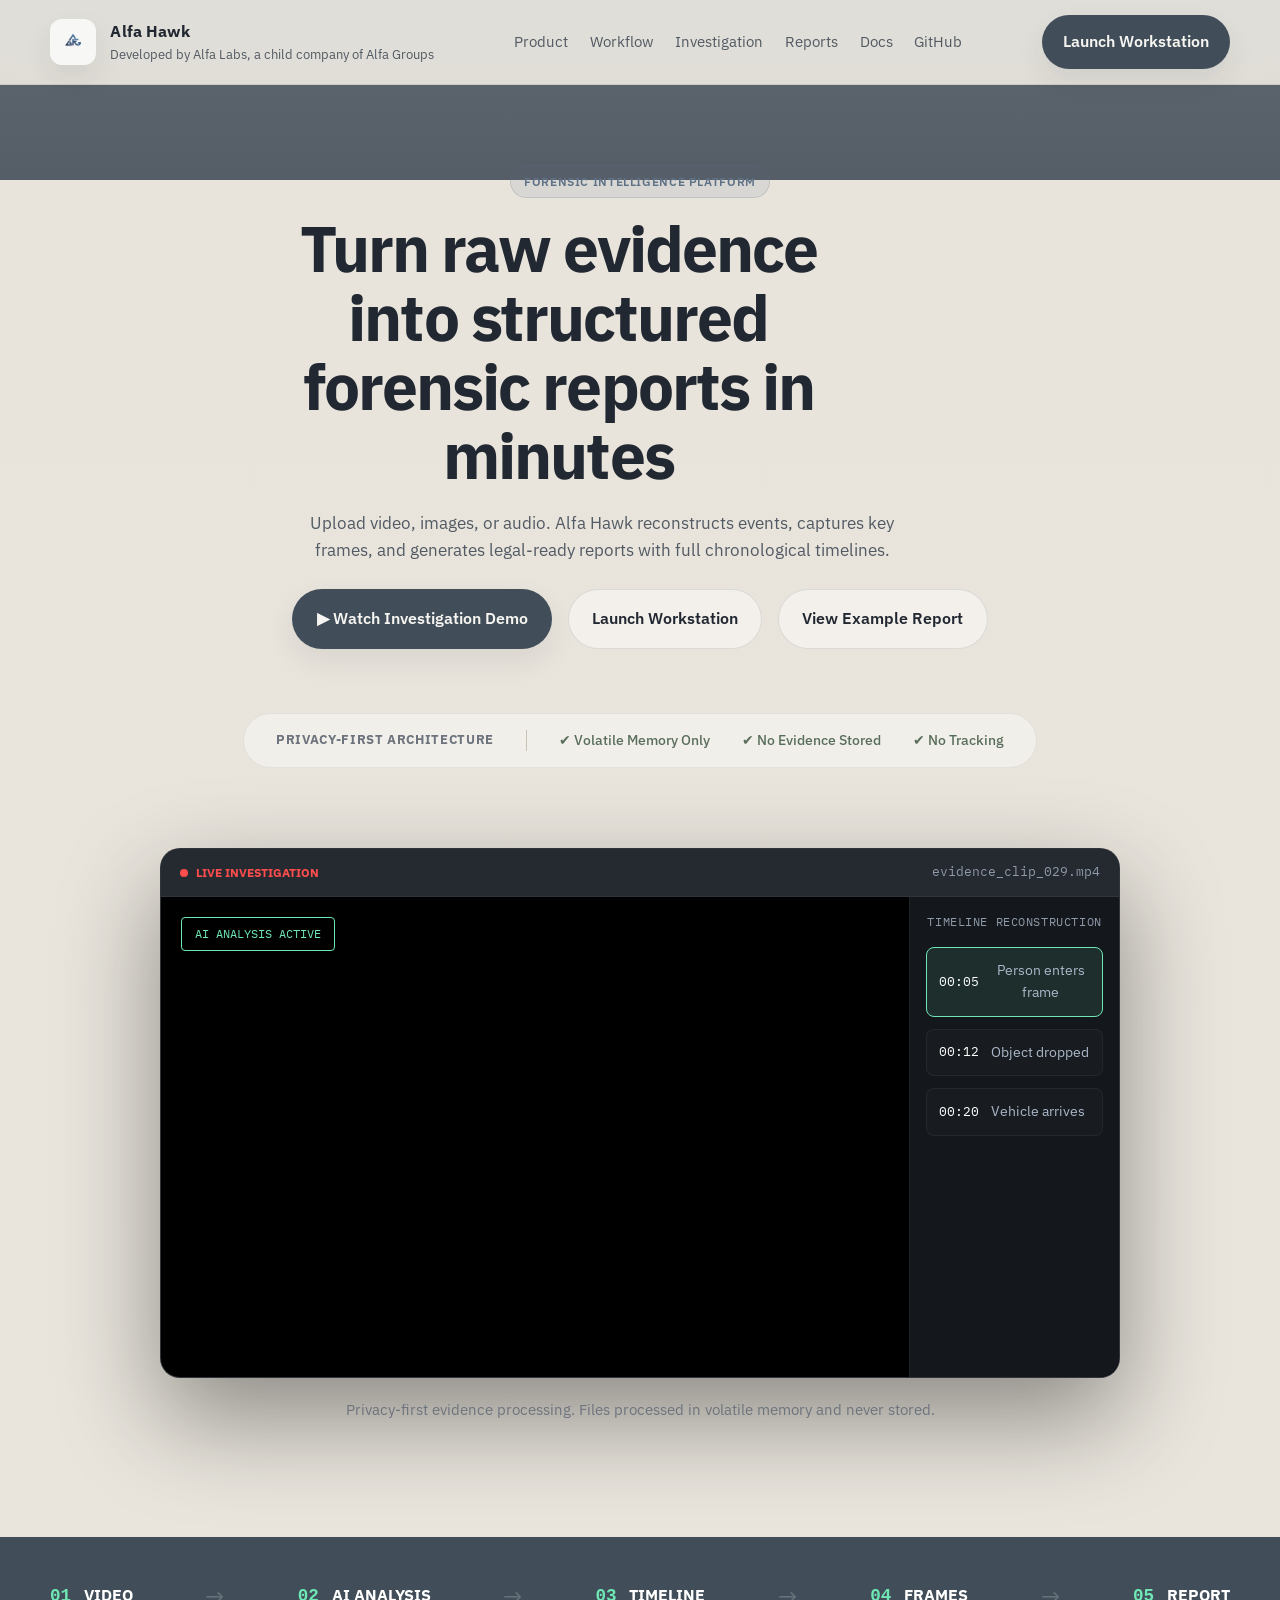
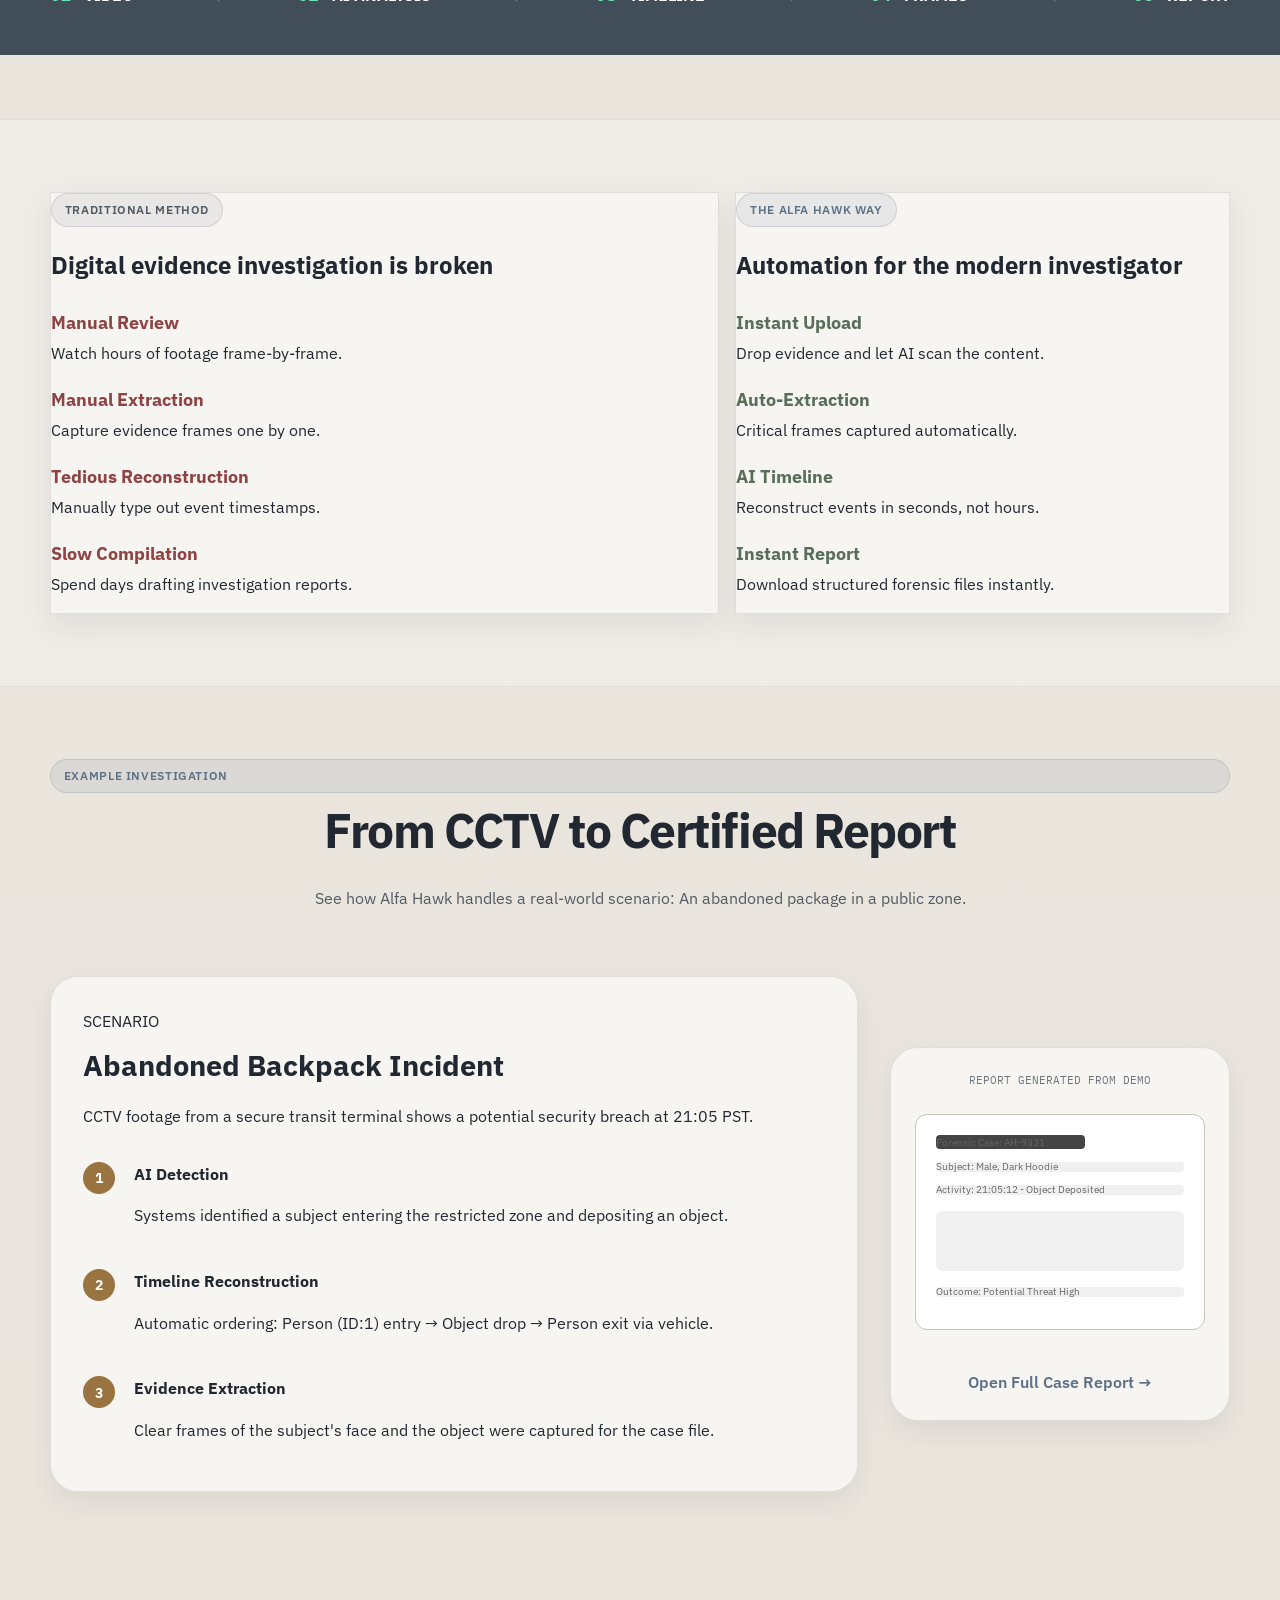
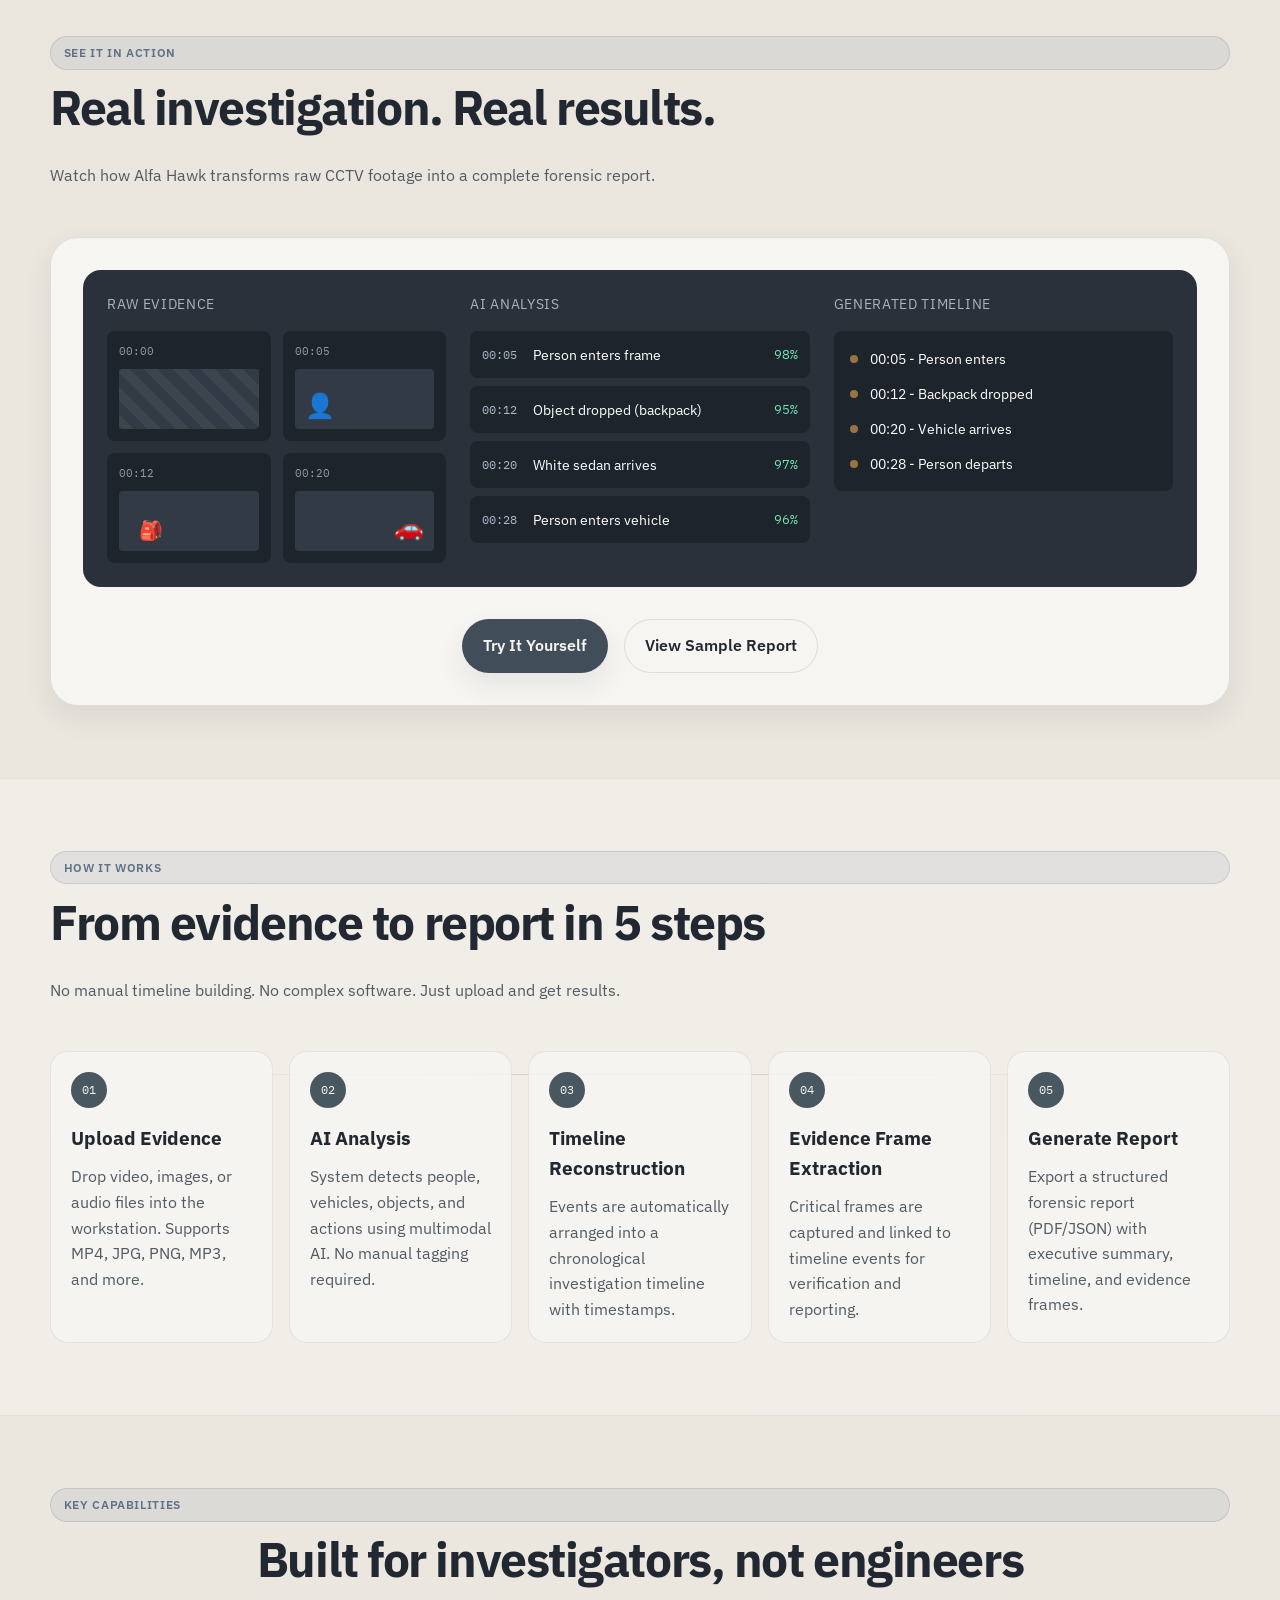
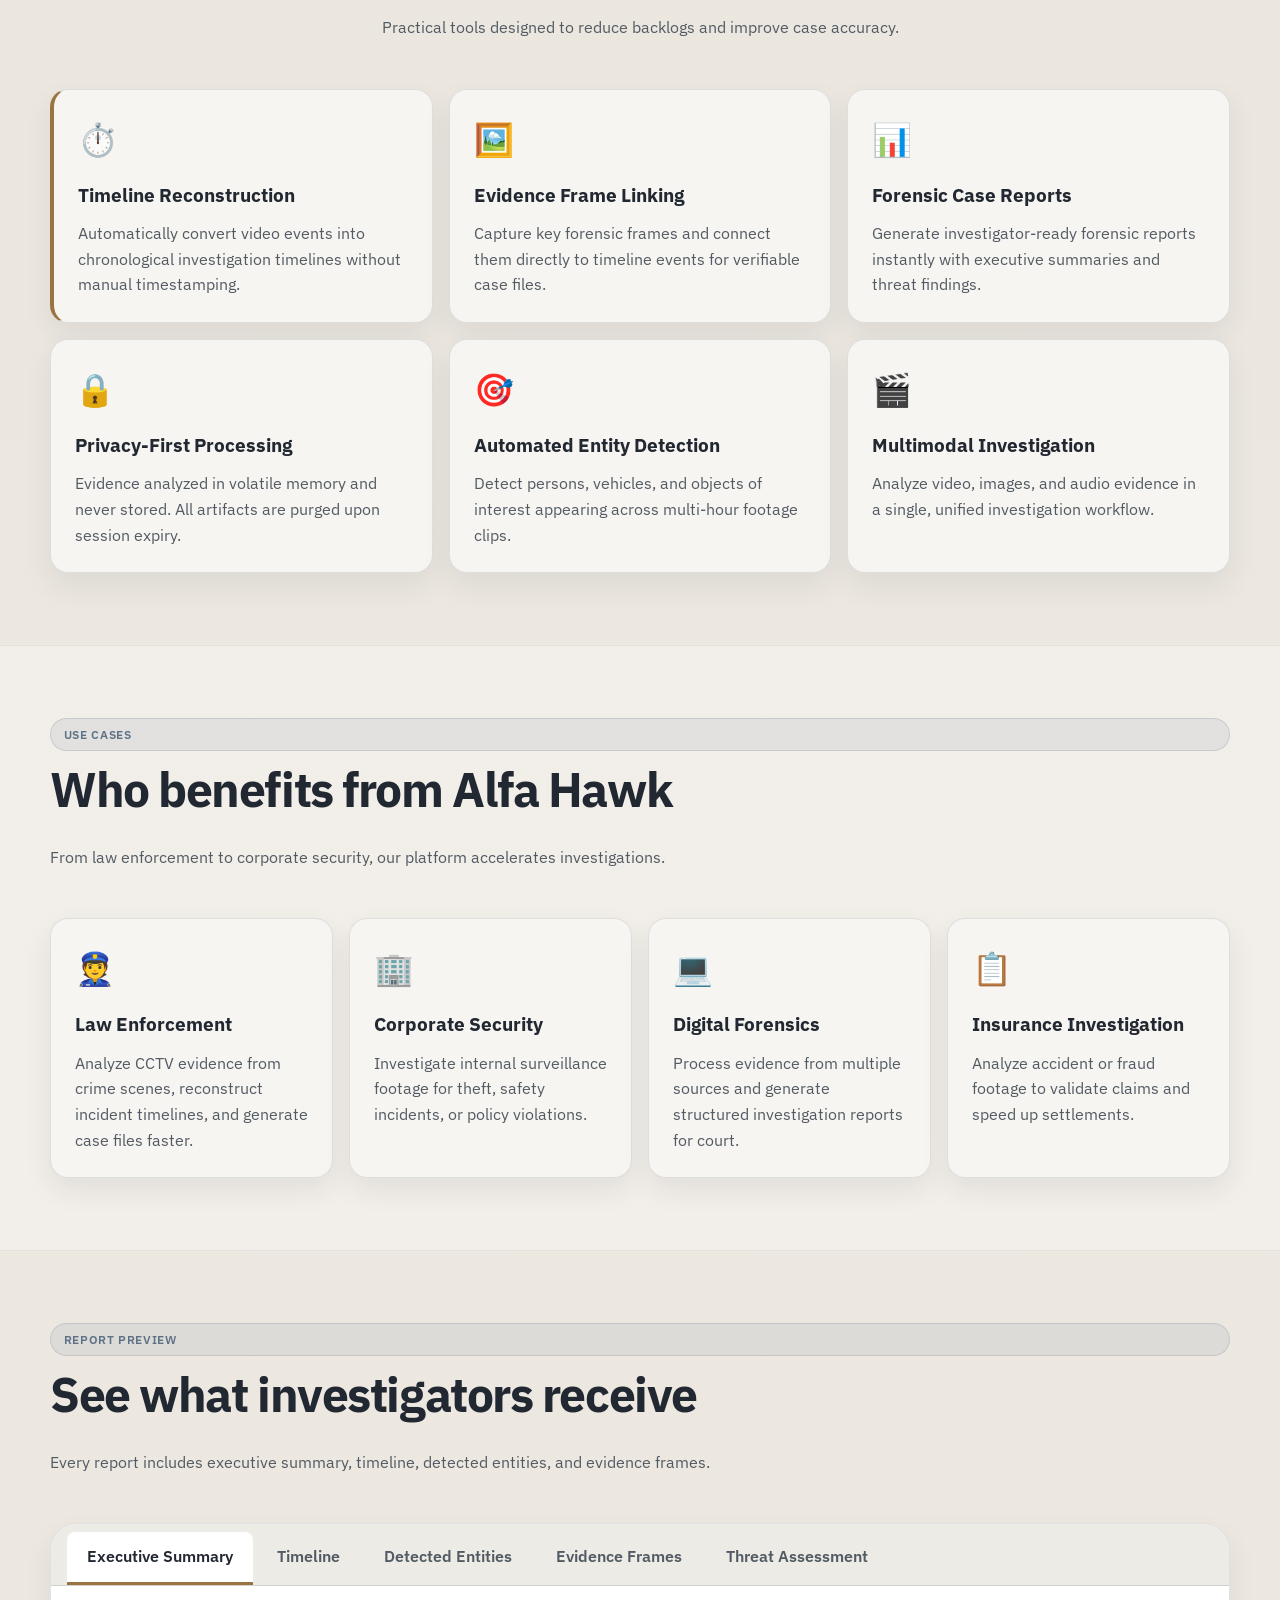
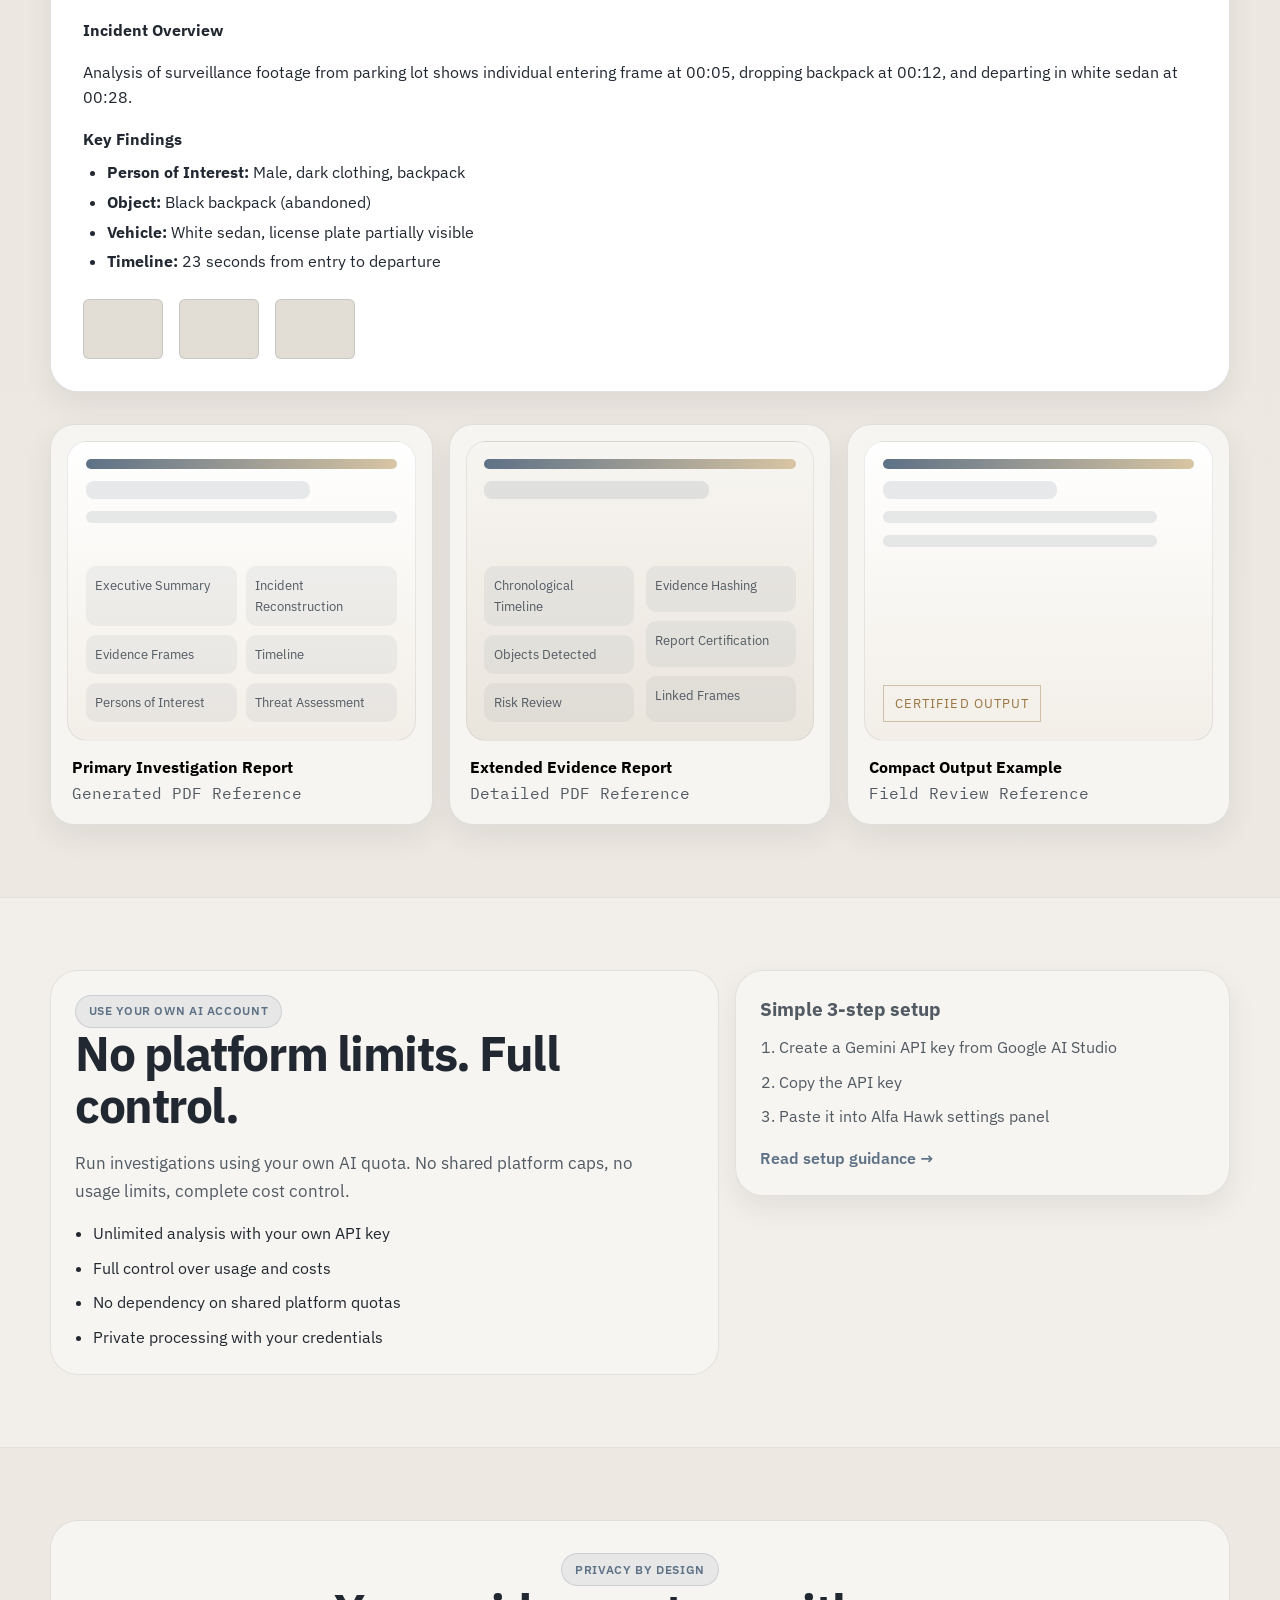
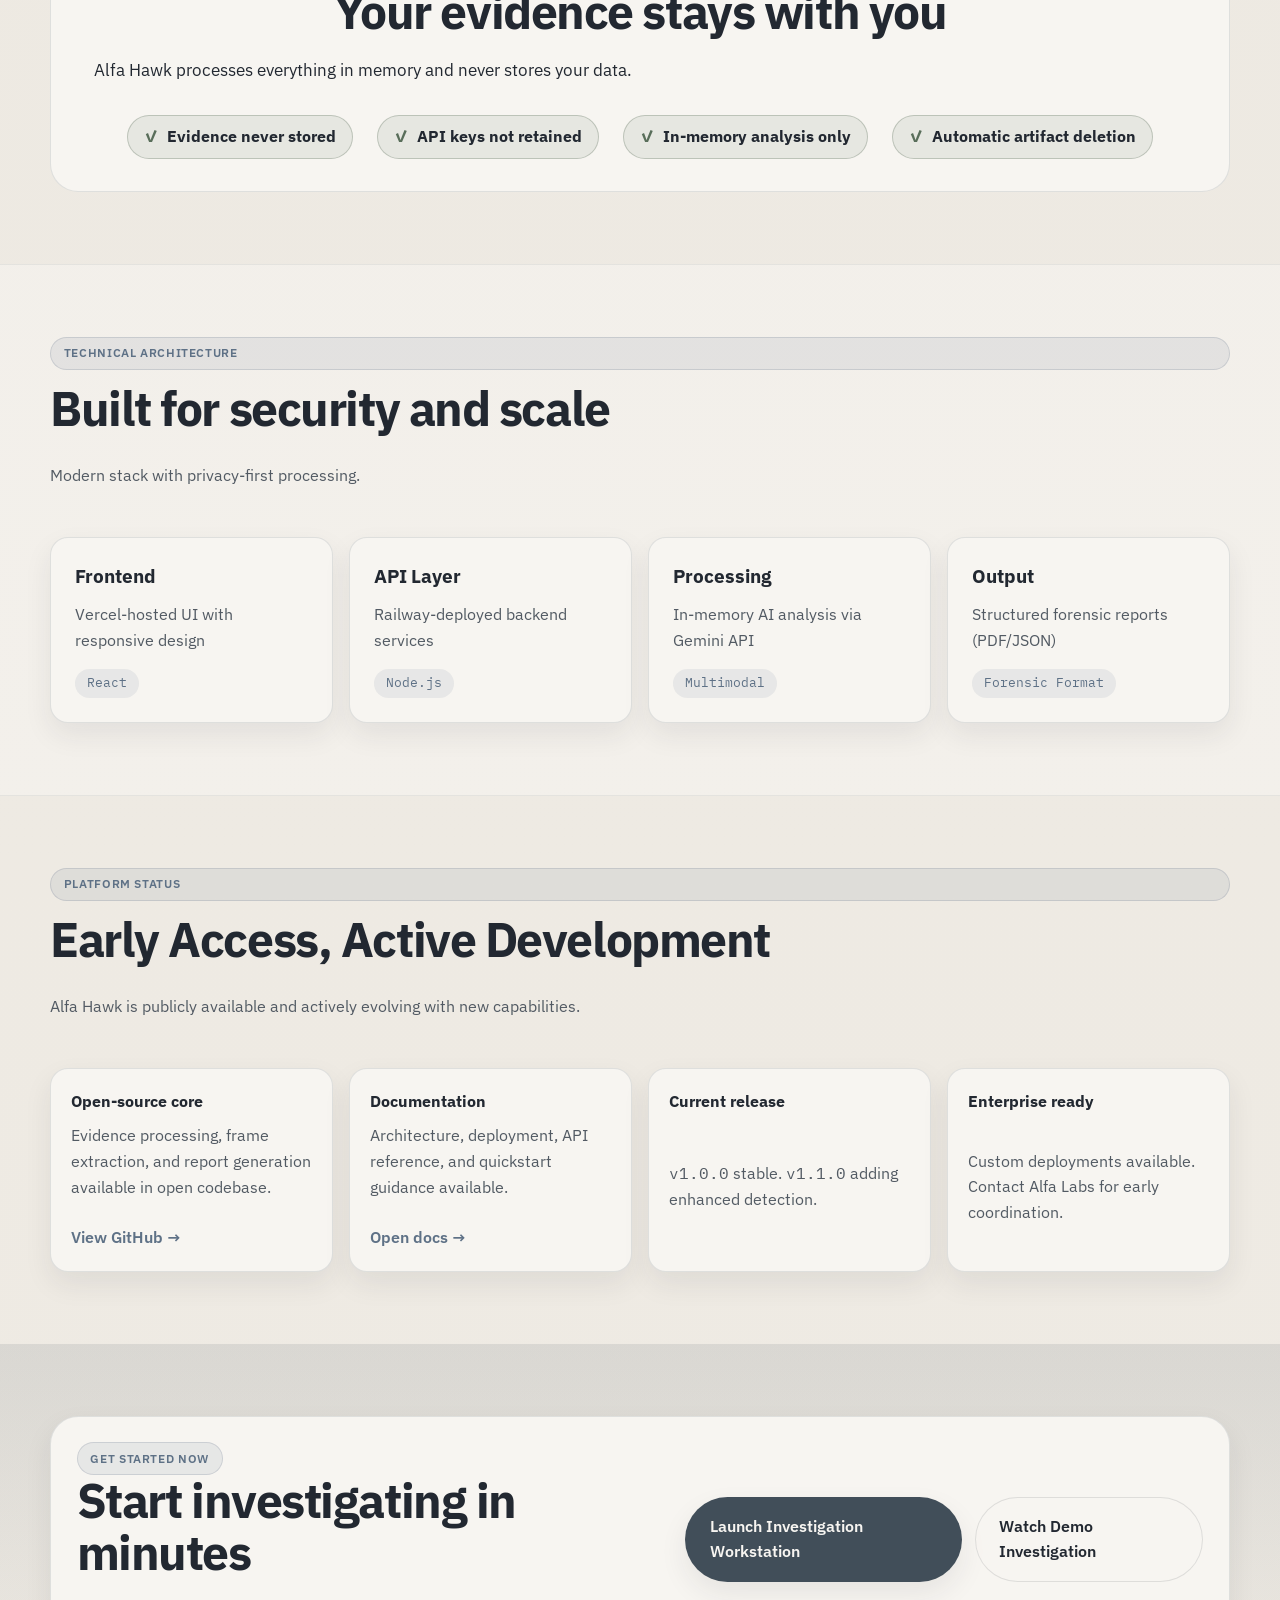
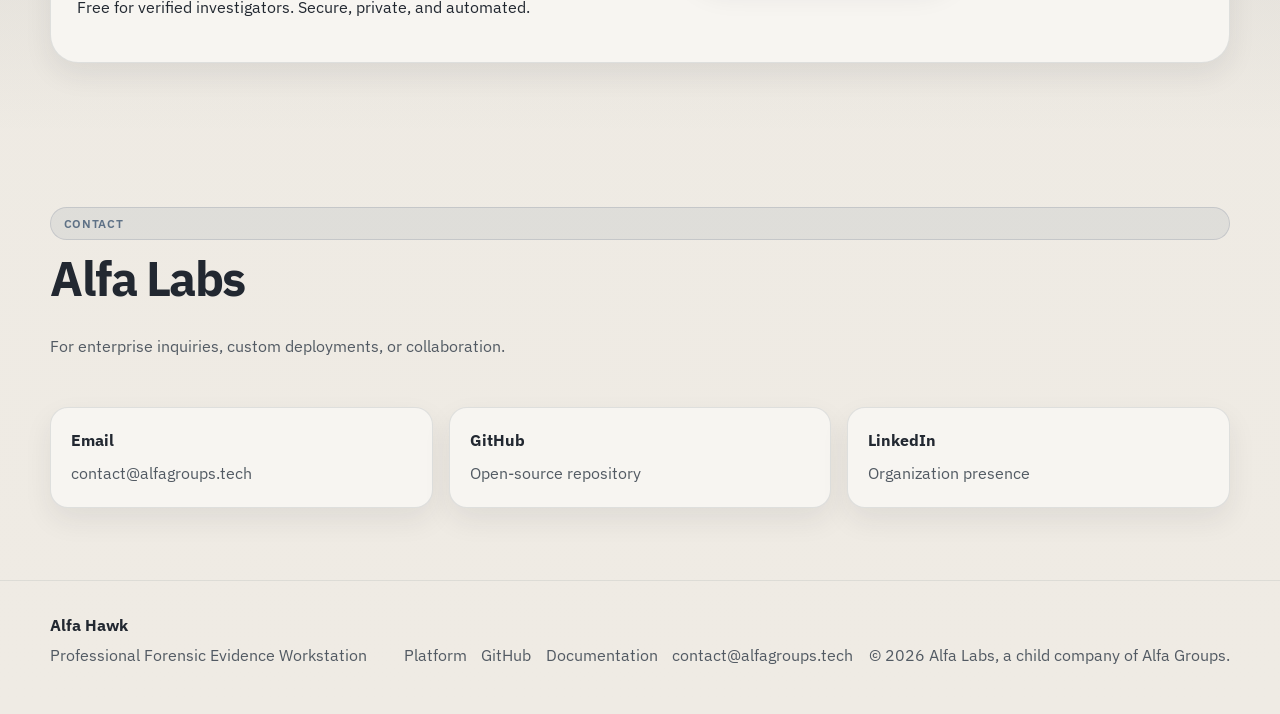
==== commit 420a8b6c: "feat: major product page overhaul with demo centerpiece, story mode, and improved trust signals" ====
--- a/product-page/index.html
+++ b/product-page/index.html
@@ -29,15 +29,14 @@
                     </span>
                 </a>
                 <nav class="topnav" id="topnav">
+                    <a href="#hero">Product</a>
                     <a href="#workflow">Workflow</a>
-                    <a href="#features">Features</a>
+                    <a href="#investigation">Investigation</a>
                     <a href="#reports">Reports</a>
-                    <a href="#use-cases">Use Cases</a>
-                    <a href="#platform-notes">Platform</a>
-                    <a href="#contact">Contact</a>
+                    <a href="../docs/system-overview.md">Docs</a>
+                    <a href="https://github.com/Godwin1603/smart-evidence-writer" target="_blank">GitHub</a>
                 </nav>
                 <div class="topbar-actions">
-                    <a class="button button-ghost" href="../docs/system-overview.md">Documentation</a>
                     <a class="button button-primary" href="https://app.alfagroups.tech" target="_blank"
                         rel="noopener">Launch Workstation</a>
                     <button class="nav-toggle" id="navToggle" type="button" aria-label="Toggle navigation">
@@ -48,120 +47,214 @@
         </header>
 
         <main>
-            <!-- HERO SECTION - COMPLETELY REWORKED -->
-            <section class="hero" id="hero">
-                <div class="container hero-grid">
-                    <div class="hero-copy">
-                        <div class="section-chip">Investigation Platform</div>
+            <!-- HERO SECTION - DEMO CENTERPIECE -->
+            <section class="hero hero-centered" id="hero">
+                <div class="container hero-stack">
+                    <div class="hero-content">
+                        <div class="section-chip">Forensic Intelligence Platform</div>
                         <h1>Turn raw evidence into structured forensic reports in minutes</h1>
                         <p class="hero-summary">
-                            Upload video, images, or audio. Alfa Hawk's AI reconstructs events, extracts key frames, and generates an investigator-ready report with timeline, entities, and threat assessment.
+                            Upload video, images, or audio. Alfa Hawk reconstructs events, captures key frames, and generates legal-ready reports with full chronological timelines.
                         </p>
-                        <p class="hero-note">
-                            Alfa Hawk is being developed by Alfa Labs. The current release is the initial public workstation build, with broader enterprise workflows in progress.
-                        </p>
+                        
                         <div class="hero-actions">
-                            <a class="button button-primary" href="https://app.alfagroups.tech" target="_blank"
-                                rel="noopener">Launch Investigation Workstation</a>
-                            <a class="button button-secondary" href="#demo">Watch Demo</a>
-                        </div>
-                        
-                        <!-- VISUAL PIPELINE - Shows workflow at a glance -->
-                        <div class="hero-pipeline">
-                            <div class="pipeline-step">
-                                <span class="step-icon">📤</span>
-                                <span class="step-label">Upload</span>
-                            </div>
-                            <div class="pipeline-arrow">→</div>
-                            <div class="pipeline-step">
-                                <span class="step-icon">🧠</span>
-                                <span class="step-label">AI Analysis</span>
-                            </div>
-                            <div class="pipeline-arrow">→</div>
-                            <div class="pipeline-step">
-                                <span class="step-icon">⏳</span>
-                                <span class="step-label">Timeline</span>
-                            </div>
-                            <div class="pipeline-arrow">→</div>
-                            <div class="pipeline-step">
-                                <span class="step-icon">🖼️</span>
-                                <span class="step-label">Frames</span>
-                            </div>
-                            <div class="pipeline-arrow">→</div>
-                            <div class="pipeline-step">
-                                <span class="step-icon">📄</span>
-                                <span class="step-label">Report</span>
-                            </div>
-                        </div>
-                    </div>
-                    
-                    <!-- RIGHT PANEL - Kept but enhanced -->
-                    <div class="hero-panel">
-                        <div class="panel-header">
-                            <span>Investigation Workflow</span>
-                            <span class="mono">ALFA-LABS / GRAPHITE</span>
-                        </div>
-                        <div class="panel-grid">
-                            <article class="panel-metric">
-                                <span class="metric-kicker">Output</span>
-                                <strong>Structured Forensic Report</strong>
-                                <p>Executive summary, reconstruction, evidence frames, timeline, persons, and threat assessment.</p>
-                            </article>
-                            <article class="panel-metric">
-                                <span class="metric-kicker">Privacy</span>
-                                <strong>Volatile Session Handling</strong>
-                                <p>Evidence and keys are processed in memory and cleared after session completes.</p>
-                            </article>
-                            <article class="panel-metric wide">
-                                <span class="metric-kicker">Platform Stage</span>
-                                <strong>Early Access Platform</strong>
-                                <p>Alfa Hawk is actively evolving with new investigation capabilities being added regularly.</p>
-                            </article>
-                        </div>
-                    </div>
-                </div>
-                
-                <!-- SOCIAL PROOF - New section for credibility -->
-                <div class="container social-proof">
-                    <p class="social-proof-text">Trusted by professionals in</p>
-                    <div class="social-proof-logos">
-                        <span class="logo-placeholder">Law Enforcement</span>
-                        <span class="logo-placeholder">Corporate Security</span>
-                        <span class="logo-placeholder">Digital Forensics</span>
-                        <span class="logo-placeholder">Insurance Investigation</span>
-                        <span class="logo-placeholder">Academic Research</span>
-                    </div>
-                </div>
-            </section>
-
-            <!-- PROBLEM/SOLUTION SECTION - New section to frame the problem -->
-            <section class="section section-tinted" id="problem">
+                            <a class="button button-primary button-large" href="#demo-video">▶ Watch Investigation Demo</a>
+                            <a class="button button-secondary button-large" href="https://app.alfagroups.tech" target="_blank">Launch Workstation</a>
+                            <a class="button button-ghost button-large" href="#reports">View Example Report</a>
+                        </div>
+                    </div>
+
+                    <!-- TRUST SIGNALS - Goal 7 -->
+                    <div class="trust-bar">
+                        <span class="trust-label">Privacy-First Architecture</span>
+                        <div class="trust-icons">
+                            <div class="trust-item">✔ Volatile Memory Only</div>
+                            <div class="trust-item">✔ No Evidence Stored</div>
+                            <div class="trust-item">✔ No Tracking</div>
+                        </div>
+                    </div>
+
+                    <!-- HERO DEMO - Goal 1 & 10 -->
+                    <div class="hero-demo-player" id="demo-video">
+                        <div class="player-outer">
+                            <div class="player-header">
+                                <span class="player-status"><span class="pulse-dot"></span> LIVE INVESTIGATION</span>
+                                <span class="player-file">evidence_clip_029.mp4</span>
+                            </div>
+                            <div class="player-ui">
+                                <div class="player-main">
+                                    <div class="demo-preview-loop">
+                                        <video autoplay muted loop playsinline class="hero-video">
+                                            <source src="demo.mp4" type="video/mp4">
+                                            Your browser does not support the video tag.
+                                        </video>
+                                        <div class="preview-overlay">
+                                            <div class="processing-tag">AI ANALYSIS ACTIVE</div>
+                                        </div>
+                                    </div>
+                                    <div class="player-sidebar">
+                                        <div class="sidebar-label">TIMELINE RECONSTRUCTION</div>
+                                        <div class="sidebar-events">
+                                            <div class="sidebar-event active">
+                                                <span class="time">00:05</span>
+                                                <span class="desc">Person enters frame</span>
+                                            </div>
+                                            <div class="sidebar-event">
+                                                <span class="time">00:12</span>
+                                                <span class="desc">Object dropped</span>
+                                            </div>
+                                            <div class="sidebar-event">
+                                                <span class="time">00:20</span>
+                                                <span class="desc">Vehicle arrives</span>
+                                            </div>
+                                        </div>
+                                    </div>
+                                </div>
+                            </div>
+                        </div>
+                        <div class="player-caption">
+                            Privacy-first evidence processing. Files processed in volatile memory and never stored.
+                        </div>
+                    </div>
+                </div>
+            </section>
+
+            <!-- WORKFLOW VISUALIZATION - Goal 5 -->
+            <section class="section-workflow-bar">
+                <div class="container workflow-strip">
+                    <div class="strip-item">
+                        <span class="num">01</span>
+                        <strong>VIDEO</strong>
+                    </div>
+                    <div class="strip-arrow">→</div>
+                    <div class="strip-item">
+                        <span class="num">02</span>
+                        <strong>AI ANALYSIS</strong>
+                    </div>
+                    <div class="strip-arrow">→</div>
+                    <div class="strip-item">
+                        <span class="num">03</span>
+                        <strong>TIMELINE</strong>
+                    </div>
+                    <div class="strip-arrow">→</div>
+                    <div class="strip-item">
+                        <span class="num">04</span>
+                        <strong>FRAMES</strong>
+                    </div>
+                    <div class="strip-arrow">→</div>
+                    <div class="strip-item">
+                        <span class="num">05</span>
+                        <strong>REPORT</strong>
+                    </div>
+                </div>
+            </section>
+
+            <!-- CONTRAST SECTION - Goal 3 -->
+            <section class="section section-tinted" id="contrast">
                 <div class="container two-column-layout">
-                    <div class="copy-block problem-block">
-                        <div class="section-chip">The Challenge</div>
+                    <div class="comparison-block manual">
+                        <div class="section-chip subtle-chip">Traditional Method</div>
                         <h2>Digital evidence investigation is broken</h2>
-                        <p class="statement">
-                            Investigators spend hours watching footage, manually extracting frames, building timelines, and compiling reports. This slow process delays justice and creates backlogs.
-                        </p>
-                        <ul class="bullet-list">
-                            <li>Hours of video to review manually</li>
-                            <li>Critical events easily missed</li>
-                            <li>Timeline reconstruction is tedious</li>
-                            <li>Report compilation takes days</li>
+                        <ul class="comparison-list legacy">
+                            <li>
+                                <strong>Manual Review</strong>
+                                <span>Watch hours of footage frame-by-frame.</span>
+                            </li>
+                            <li>
+                                <strong>Manual Extraction</strong>
+                                <span>Capture evidence frames one by one.</span>
+                            </li>
+                            <li>
+                                <strong>Tedious Reconstruction</strong>
+                                <span>Manually type out event timestamps.</span>
+                            </li>
+                            <li>
+                                <strong>Slow Compilation</strong>
+                                <span>Spend days drafting investigation reports.</span>
+                            </li>
                         </ul>
                     </div>
-                    <div class="copy-block solution-block">
-                        <div class="section-chip">The Solution</div>
-                        <h2>AI-powered automation</h2>
-                        <p class="statement">
-                            Alfa Hawk automates the entire workflow. Upload evidence, let AI analyze it, and get a structured forensic report in minutes instead of days.
-                        </p>
-                        <ul class="bullet-list">
-                            <li>Process hours of footage in minutes</li>
-                            <li>AI detects people, objects, events</li>
-                            <li>Automatic timeline reconstruction</li>
-                            <li>Instant report generation</li>
+                    <div class="comparison-block upgrade">
+                        <div class="section-chip">The Alfa Hawk Way</div>
+                        <h2>Automation for the modern investigator</h2>
+                        <ul class="comparison-list modern">
+                            <li>
+                                <strong>Instant Upload</strong>
+                                <span>Drop evidence and let AI scan the content.</span>
+                            </li>
+                            <li>
+                                <strong>Auto-Extraction</strong>
+                                <span>Critical frames captured automatically.</span>
+                            </li>
+                            <li>
+                                <strong>AI Timeline</strong>
+                                <span>Reconstruct events in seconds, not hours.</span>
+                            </li>
+                            <li>
+                                <strong>Instant Report</strong>
+                                <span>Download structured forensic files instantly.</span>
+                            </li>
                         </ul>
+                    </div>
+                </div>
+            </section>
+
+            <!-- INVESTIGATION STORYTELLING - Goal 2 -->
+            <section class="section" id="investigation">
+                <div class="container">
+                    <div class="section-heading centered">
+                        <div class="section-chip">Example Investigation</div>
+                        <h2>From CCTV to Certified Report</h2>
+                        <p>See how Alfa Hawk handles a real-world scenario: An abandoned package in a public zone.</p>
+                    </div>
+
+                    <div class="story-layout">
+                        <div class="story-case">
+                            <div class="case-header">
+                                <span class="case-type">SCENARIO</span>
+                                <h3>Abandoned Backpack Incident</h3>
+                                <p>CCTV footage from a secure transit terminal shows a potential security breach at 21:05 PST.</p>
+                            </div>
+                            <div class="case-details">
+                                <div class="detail-step">
+                                    <span class="step-num">1</span>
+                                    <div class="detail-body">
+                                        <strong>AI Detection</strong>
+                                        <p>Systems identified a subject entering the restricted zone and depositing an object.</p>
+                                    </div>
+                                </div>
+                                <div class="detail-step">
+                                    <span class="step-num">2</span>
+                                    <div class="detail-body">
+                                        <strong>Timeline Reconstruction</strong>
+                                        <p>Automatic ordering: Person (ID:1) entry → Object drop → Person exit via vehicle.</p>
+                                    </div>
+                                </div>
+                                <div class="detail-step">
+                                    <span class="step-num">3</span>
+                                    <div class="detail-body">
+                                        <strong>Evidence Extraction</strong>
+                                        <p>Clear frames of the subject's face and the object were captured for the case file.</p>
+                                    </div>
+                                </div>
+                            </div>
+                        </div>
+                        <div class="story-visuals">
+                            <!-- Visual representation of the story outcome -->
+                            <div class="result-card">
+                                <div class="result-header">REPORT GENERATED FROM DEMO</div>
+                                <div class="result-preview">
+                                    <div class="preview-mini-report">
+                                        <div class="mini-line title">Forensic Case: AH-9321</div>
+                                        <div class="mini-line">Subject: Male, Dark Hoodie</div>
+                                        <div class="mini-line">Activity: 21:05:12 - Object Deposited</div>
+                                        <div class="mini-frame"></div>
+                                        <div class="mini-line">Outcome: Potential Threat High</div>
+                                    </div>
+                                </div>
+                                <a href="#reports" class="inline-link">Open Full Case Report →</a>
+                            </div>
+                        </div>
                     </div>
                 </div>
             </section>
@@ -293,44 +386,44 @@
                 </div>
             </section>
 
-            <!-- FEATURES SECTION - Completely rewritten for clarity -->
+            <!-- FEATURES SECTION - Goal 6 -->
             <section class="section" id="features">
                 <div class="container">
-                    <div class="section-heading">
-                        <div class="section-chip">Key Features</div>
+                    <div class="section-heading centered">
+                        <div class="section-chip">Key Capabilities</div>
                         <h2>Built for investigators, not engineers</h2>
-                        <p>Every feature is designed to save time and improve investigation quality.</p>
+                        <p>Practical tools designed to reduce backlogs and improve case accuracy.</p>
                     </div>
                     <div class="feature-grid">
                         <article class="feature-card highlight">
                             <span class="feature-icon">⏱️</span>
                             <h3>Timeline Reconstruction</h3>
-                            <p>AI converts raw footage into chronological event timelines automatically. No manual timestamping.</p>
+                            <p>Automatically convert video events into chronological investigation timelines without manual timestamping.</p>
                         </article>
                         <article class="feature-card">
                             <span class="feature-icon">🖼️</span>
                             <h3>Evidence Frame Linking</h3>
-                            <p>Each timeline event is tied to extracted video frames for verification and chain of custody.</p>
+                            <p>Capture key forensic frames and connect them directly to timeline events for verifiable case files.</p>
                         </article>
                         <article class="feature-card">
                             <span class="feature-icon">📊</span>
-                            <h3>Investigation Reports</h3>
-                            <p>Generate structured forensic reports with executive summary, timeline, persons, and threat assessment.</p>
+                            <h3>Forensic Case Reports</h3>
+                            <p>Generate investigator-ready forensic reports instantly with executive summaries and threat findings.</p>
                         </article>
                         <article class="feature-card">
                             <span class="feature-icon">🔒</span>
                             <h3>Privacy-First Processing</h3>
-                            <p>Evidence analyzed in memory and never stored. API keys not retained. Automatic artifact deletion.</p>
+                            <p>Evidence analyzed in volatile memory and never stored. All artifacts are purged upon session expiry.</p>
                         </article>
                         <article class="feature-card">
                             <span class="feature-icon">🎯</span>
-                            <h3>Person & Object Detection</h3>
-                            <p>Detect people, vehicles, weapons, bags, and other objects appearing in evidence.</p>
+                            <h3>Automated Entity Detection</h3>
+                            <p>Detect persons, vehicles, and objects of interest appearing across multi-hour footage clips.</p>
                         </article>
                         <article class="feature-card">
                             <span class="feature-icon">🎬</span>
-                            <h3>Multimodal Analysis</h3>
-                            <p>Supports video, images, and audio investigation in a single workflow.</p>
+                            <h3>Multimodal Investigation</h3>
+                            <p>Analyze video, images, and audio evidence in a single, unified investigation workflow.</p>
                         </article>
                     </div>
                 </div>
@@ -597,18 +690,18 @@
                 </div>
             </section>
 
-            <!-- ACCESS CTA - Enhanced -->
+            <!-- ACCESS CTA - Enhanced (Goal 12) -->
             <section class="section section-access" id="access">
                 <div class="container access-block">
                     <div>
                         <div class="section-chip">Get Started Now</div>
                         <h2>Start investigating in minutes</h2>
-                        <p>No setup. No credit card. Just upload evidence and get results.</p>
+                        <p>Free for verified investigators. Secure, private, and automated.</p>
                     </div>
                     <div class="access-actions">
                         <a class="button button-primary button-large" href="https://app.alfagroups.tech" target="_blank"
-                            rel="noopener">Launch Workstation</a>
-                        <a class="button button-secondary" href="../docs/quickstart.md">Quickstart Guide</a>
+                            rel="noopener">Launch Investigation Workstation</a>
+                        <a class="button button-secondary button-large" href="#demo-video">Watch Demo Investigation</a>
                     </div>
                 </div>
             </section>
--- a/product-page/styles.css
+++ b/product-page/styles.css
@@ -230,16 +230,25 @@
 .problem-block,
 .solution-block,
 .usecase-card,
-.arch-card {
+.arch-card,
+.comparison-block,
+.story-case,
+.result-card {
     background: var(--bg-panel);
     border: 1px solid rgba(95, 107, 118, 0.16);
     box-shadow: var(--shadow-card);
 }
 
-.hero-copy,
-.hero-panel {
-    border-radius: var(--radius-lg);
-    padding: 2rem;
+/* Stacking and Centering */
+.hero-centered {
+    text-align: center;
+}
+
+.hero-stack {
+    display: flex;
+    flex-direction: column;
+    align-items: center;
+    gap: 3rem;
 }
 
 .hero-copy {
@@ -318,101 +327,361 @@
 .hero-actions {
     display: flex;
     flex-wrap: wrap;
-    gap: 0.85rem;
-    margin-bottom: 1.6rem;
-}
-
-/* Pipeline Styles */
-.hero-pipeline {
-    display: flex;
-    align-items: center;
-    gap: 0.25rem;
+    gap: 1rem;
+    margin-bottom: 2rem;
+    justify-content: center;
+}
+
+/* Hero Demo Player - Goal 1 & 10 */
+.hero-demo-player {
+    width: 100%;
+    max-width: 960px;
     margin-top: 2rem;
-    padding-top: 1rem;
-    border-top: 1px solid rgba(95, 107, 118, 0.2);
-}
-
-.pipeline-step {
+}
+
+.player-outer {
+    background: #1a1e23;
+    border-radius: 20px;
+    border: 1px solid rgba(255, 255, 255, 0.1);
+    overflow: hidden;
+    box-shadow: 0 40px 100px rgba(0, 0, 0, 0.4);
+}
+
+.player-header {
+    background: #252a31;
+    padding: 0.8rem 1.2rem;
+    border-bottom: 1px solid rgba(255, 255, 255, 0.05);
+    display: flex;
+    justify-content: space-between;
+    align-items: center;
+}
+
+.player-status {
+    color: #ff4d4d;
+    font-size: 0.75rem;
+    font-weight: 700;
+    display: flex;
+    align-items: center;
+    gap: 0.5rem;
+}
+
+.pulse-dot {
+    width: 8px;
+    height: 8px;
+    background: #ff4d4d;
+    border-radius: 50%;
+    animation: blink 1.5s infinite;
+}
+
+@keyframes blink {
+    0%, 100% { opacity: 1; transform: scale(1); }
+    50% { opacity: 0.4; transform: scale(1.2); }
+}
+
+.player-file {
+    color: #8f9aa8;
+    font-family: var(--font-mono);
+    font-size: 0.8rem;
+}
+
+.player-ui {
+    height: 480px;
+    display: flex;
+}
+
+.player-main {
+    flex: 1;
+    background: #000;
+    position: relative;
+    display: flex;
+}
+
+.hero-video {
+    width: 100%;
+    height: 100%;
+    object-fit: cover;
+}
+
+.preview-overlay {
+    position: absolute;
+    inset: 0;
+    pointer-events: none;
+}
+
+.processing-tag {
+    position: absolute;
+    top: 20px;
+    left: 20px;
+    background: rgba(0, 0, 0, 0.6);
+    color: #6fe7b5;
+    padding: 0.4rem 0.8rem;
+    border: 1px solid #6fe7b5;
+    border-radius: 4px;
+    font-family: var(--font-mono);
+    font-size: 0.75rem;
+}
+
+.detection-box {
+    position: absolute;
+    border: 2px solid #6fe7b5;
+    box-shadow: 0 0 15px rgba(111, 231, 181, 0.3);
+}
+
+.detection-box.accent {
+    border-color: #ffaa00;
+}
+
+.box-label {
+    position: absolute;
+    bottom: 100%;
+    left: -2px;
+    background: #6fe7b5;
+    color: #000;
+    font-size: 0.65rem;
+    font-weight: 800;
+    padding: 2px 4px;
+    white-space: nowrap;
+}
+
+.player-sidebar {
+    width: 260px;
+    background: #14181d;
+    border-left: 1px solid rgba(255, 255, 255, 0.05);
+    padding: 1rem;
     display: flex;
     flex-direction: column;
-    align-items: center;
-    background: rgba(255, 255, 255, 0.5);
-    padding: 0.6rem 0.4rem;
-    border-radius: 12px;
-    min-width: 60px;
-    border: 1px solid rgba(95, 107, 118, 0.1);
-}
-
-.step-icon {
-    font-size: 1.4rem;
-    line-height: 1;
-    margin-bottom: 0.2rem;
-}
-
-.step-label {
-    font-size: 0.7rem;
-    font-weight: 600;
-    color: var(--text-soft);
-    text-transform: uppercase;
-    letter-spacing: 0.02em;
-}
-
-.pipeline-arrow {
-    font-size: 1.4rem;
-    color: var(--accent-blue);
-    opacity: 0.6;
-    font-weight: 300;
-}
-
-/* Hero Panel */
-.hero-panel {
-    background:
-        linear-gradient(180deg, rgba(94, 113, 134, 0.12), rgba(247, 245, 241, 0.96) 26%),
-        var(--bg-panel);
-}
-
-.panel-header {
-    display: flex;
-    justify-content: space-between;
-    gap: 1rem;
-    color: var(--text-soft);
-    font-size: 0.84rem;
-    padding-bottom: 1rem;
-    border-bottom: 1px solid rgba(95, 107, 118, 0.14);
-}
-
-.panel-grid {
-    display: grid;
-    grid-template-columns: repeat(2, minmax(0, 1fr));
-    gap: 0.9rem;
-    margin-top: 1.1rem;
-}
-
-.panel-metric {
-    padding: 1rem;
-    border-radius: var(--radius-md);
-    background: rgba(255, 255, 255, 0.62);
-    border: 1px solid rgba(95, 107, 118, 0.1);
-}
-
-.panel-metric.wide {
-    grid-column: 1 / -1;
-}
-
-.panel-metric p {
-    margin: 0.55rem 0 0;
-    color: var(--text-soft);
-    font-size: 0.93rem;
-}
-
-.metric-kicker {
-    font-family: var(--font-mono);
-    display: block;
-    color: var(--text-faint);
-    font-size: 0.74rem;
+}
+
+.sidebar-label {
+    color: #8f9aa8;
+    font-size: 0.725rem;
     text-transform: uppercase;
     letter-spacing: 0.05em;
-    margin-bottom: 0.5rem;
+    margin-bottom: 1rem;
+    font-family: var(--font-mono);
+}
+
+.sidebar-events {
+    display: flex;
+    flex-direction: column;
+    gap: 0.75rem;
+}
+
+.sidebar-event {
+    padding: 0.75rem;
+    background: rgba(255, 255, 255, 0.02);
+    border-radius: 8px;
+    border: 1px solid rgba(255, 255, 255, 0.05);
+    display: flex;
+    align-items: center;
+    gap: 0.75rem;
+}
+
+.sidebar-event.active {
+    background: rgba(111, 231, 181, 0.1);
+    border-color: #6fe7b5;
+}
+
+.sidebar-event .time {
+    color: #fff;
+    font-family: var(--font-mono);
+    font-size: 0.8rem;
+}
+
+.sidebar-event .desc {
+    color: #acb8c9;
+    font-size: 0.85rem;
+}
+
+.player-caption {
+    margin-top: 1.2rem;
+    color: var(--text-faint);
+    font-size: 0.95rem;
+}
+
+/* Workflow Strip - Goal 5 */
+.section-workflow-bar {
+    background: #414e59;
+    padding: 2.5rem 0;
+    color: #fff;
+    margin: 4rem 0;
+}
+
+.workflow-strip {
+    display: flex;
+    align-items: center;
+    justify-content: space-between;
+}
+
+.strip-item {
+    display: flex;
+    align-items: center;
+    gap: 0.8rem;
+}
+
+.strip-item .num {
+    font-family: var(--font-mono);
+    color: #6fe7b5;
+    font-size: 1.1rem;
+    font-weight: 700;
+}
+
+.strip-arrow {
+    font-size: 1.5rem;
+    color: rgba(255, 255, 255, 0.2);
+}
+
+/* Comparison Lists - Goal 3 */
+.comparison-list {
+    margin-top: 1.5rem;
+    padding: 0;
+    list-style: none;
+    display: grid;
+    gap: 1.2rem;
+}
+
+.comparison-list li {
+    display: grid;
+    gap: 0.25rem;
+}
+
+.comparison-list strong {
+    font-size: 1.1rem;
+    display: block;
+}
+
+.legacy strong { color: #8e4444; }
+.modern strong { color: var(--accent-green); }
+
+/* Storytelling Layout - Goal 2 */
+.story-layout {
+    display: grid;
+    grid-template-columns: 1fr 340px;
+    gap: 2rem;
+    margin-top: 3rem;
+    align-items: center;
+}
+
+.story-case {
+    padding: 2rem;
+    border-radius: var(--radius-lg);
+}
+
+.case-header h3 {
+    font-size: 1.8rem;
+    margin: 0.5rem 0 1rem;
+}
+
+.case-details {
+    display: grid;
+    gap: 1.5rem;
+    margin-top: 2rem;
+}
+
+.detail-step {
+    display: flex;
+    gap: 1.2rem;
+}
+
+.step-num {
+    flex-shrink: 0;
+    width: 32px;
+    height: 32px;
+    background: var(--accent);
+    color: #fff;
+    border-radius: 50%;
+    display: flex;
+    align-items: center;
+    justify-content: center;
+    font-weight: 800;
+    font-size: 0.9rem;
+}
+
+.result-card {
+    padding: 1.5rem;
+    border-radius: var(--radius-lg);
+    text-align: center;
+}
+
+.result-header {
+    font-family: var(--font-mono);
+    font-size: 0.7rem;
+    color: var(--text-faint);
+    margin-bottom: 1.5rem;
+    text-transform: uppercase;
+}
+
+.preview-mini-report {
+    background: #fff;
+    padding: 1.25rem;
+    border-radius: 12px;
+    border: 1px solid var(--line);
+    text-align: left;
+    margin-bottom: 1.5rem;
+}
+
+.mini-line {
+    height: 10px;
+    background: #f0f0f0;
+    margin-bottom: 0.8rem;
+    border-radius: 4px;
+    font-size: 0.65rem;
+    display: flex;
+    align-items: center;
+    color: #666;
+}
+
+.mini-line.title {
+    background: #444;
+    height: 14px;
+    width: 60%;
+}
+
+.mini-frame {
+    height: 60px;
+    background: #f0f0f0;
+    margin: 1rem 0;
+    border-radius: 6px;
+}
+
+.centered {
+    text-align: center;
+}
+
+/* Trust Bar - Goal 7 */
+.trust-bar {
+    display: flex;
+    align-items: center;
+    gap: 2rem;
+    padding: 1rem 2rem;
+    background: rgba(255, 255, 255, 0.4);
+    border-radius: 999px;
+    border: 1px solid rgba(86, 93, 102, 0.1);
+    margin: -1rem 0 0;
+}
+
+.trust-label {
+    font-size: 0.8rem;
+    font-weight: 700;
+    text-transform: uppercase;
+    letter-spacing: 0.05em;
+    color: var(--text-faint);
+    border-right: 1px solid var(--line);
+    padding-right: 2rem;
+}
+
+.trust-icons {
+    display: flex;
+    gap: 2rem;
+}
+
+.trust-item {
+    font-size: 0.85rem;
+    font-weight: 500;
+    color: var(--success);
+    display: flex;
+    align-items: center;
+    gap: 0.4rem;
 }
 
 /* Social Proof */
@@ -1313,19 +1582,37 @@
         padding: 1.2rem;
     }
 
-    .hero-actions,
-    .topbar-actions,
-    .access-actions {
+    .hero-centered .hero-actions {
         flex-direction: column;
         align-items: stretch;
     }
 
-    .button {
+    .hero-stack {
+        gap: 2rem;
+    }
+
+    .player-ui {
+        height: auto;
+        flex-direction: column;
+    }
+
+    .player-sidebar {
         width: 100%;
-    }
-
-    .pipeline-step {
-        width: calc(50% - 0.5rem);
+        border-left: none;
+        border-top: 1px solid rgba(255, 255, 255, 0.05);
+    }
+
+    .story-layout {
+        grid-template-columns: 1fr;
+    }
+
+    .workflow-strip {
+        flex-direction: column;
+        gap: 1.5rem;
+    }
+
+    .strip-arrow {
+        transform: rotate(90deg);
     }
 
     .privacy-badges {
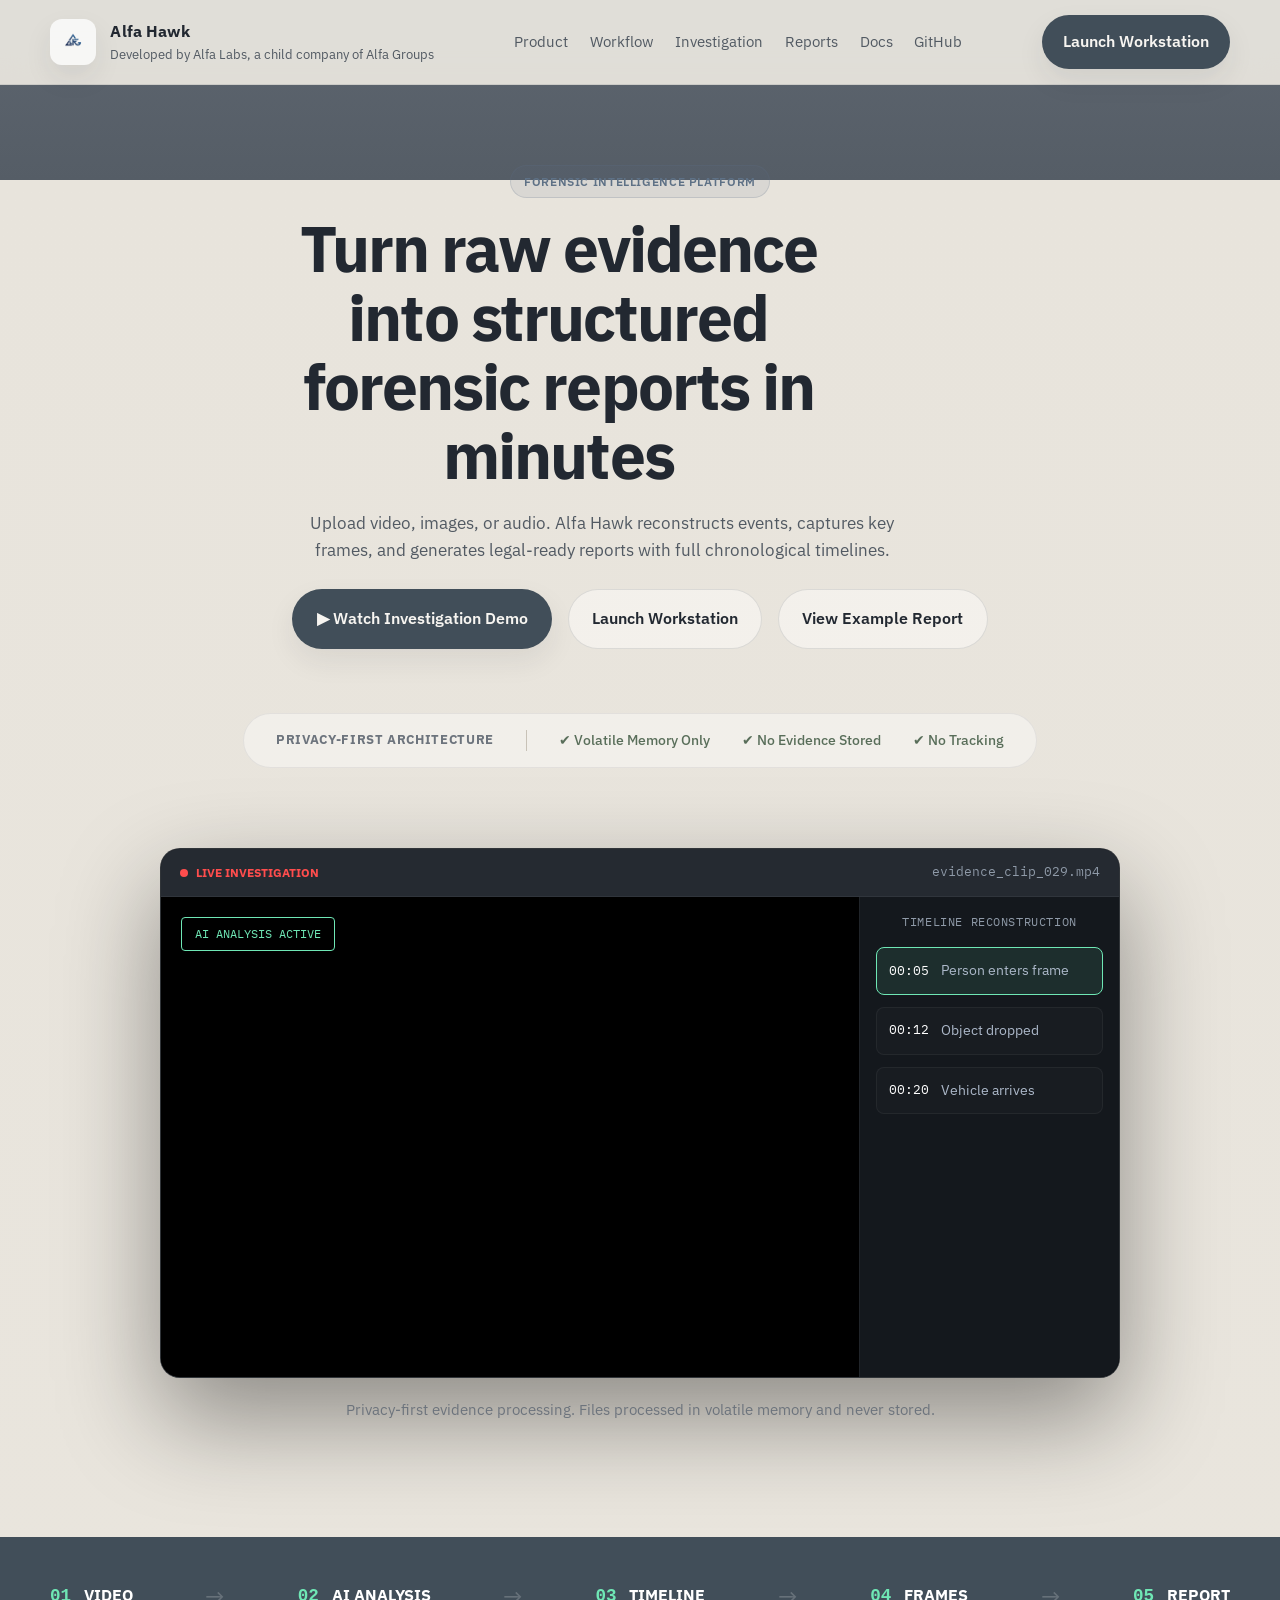
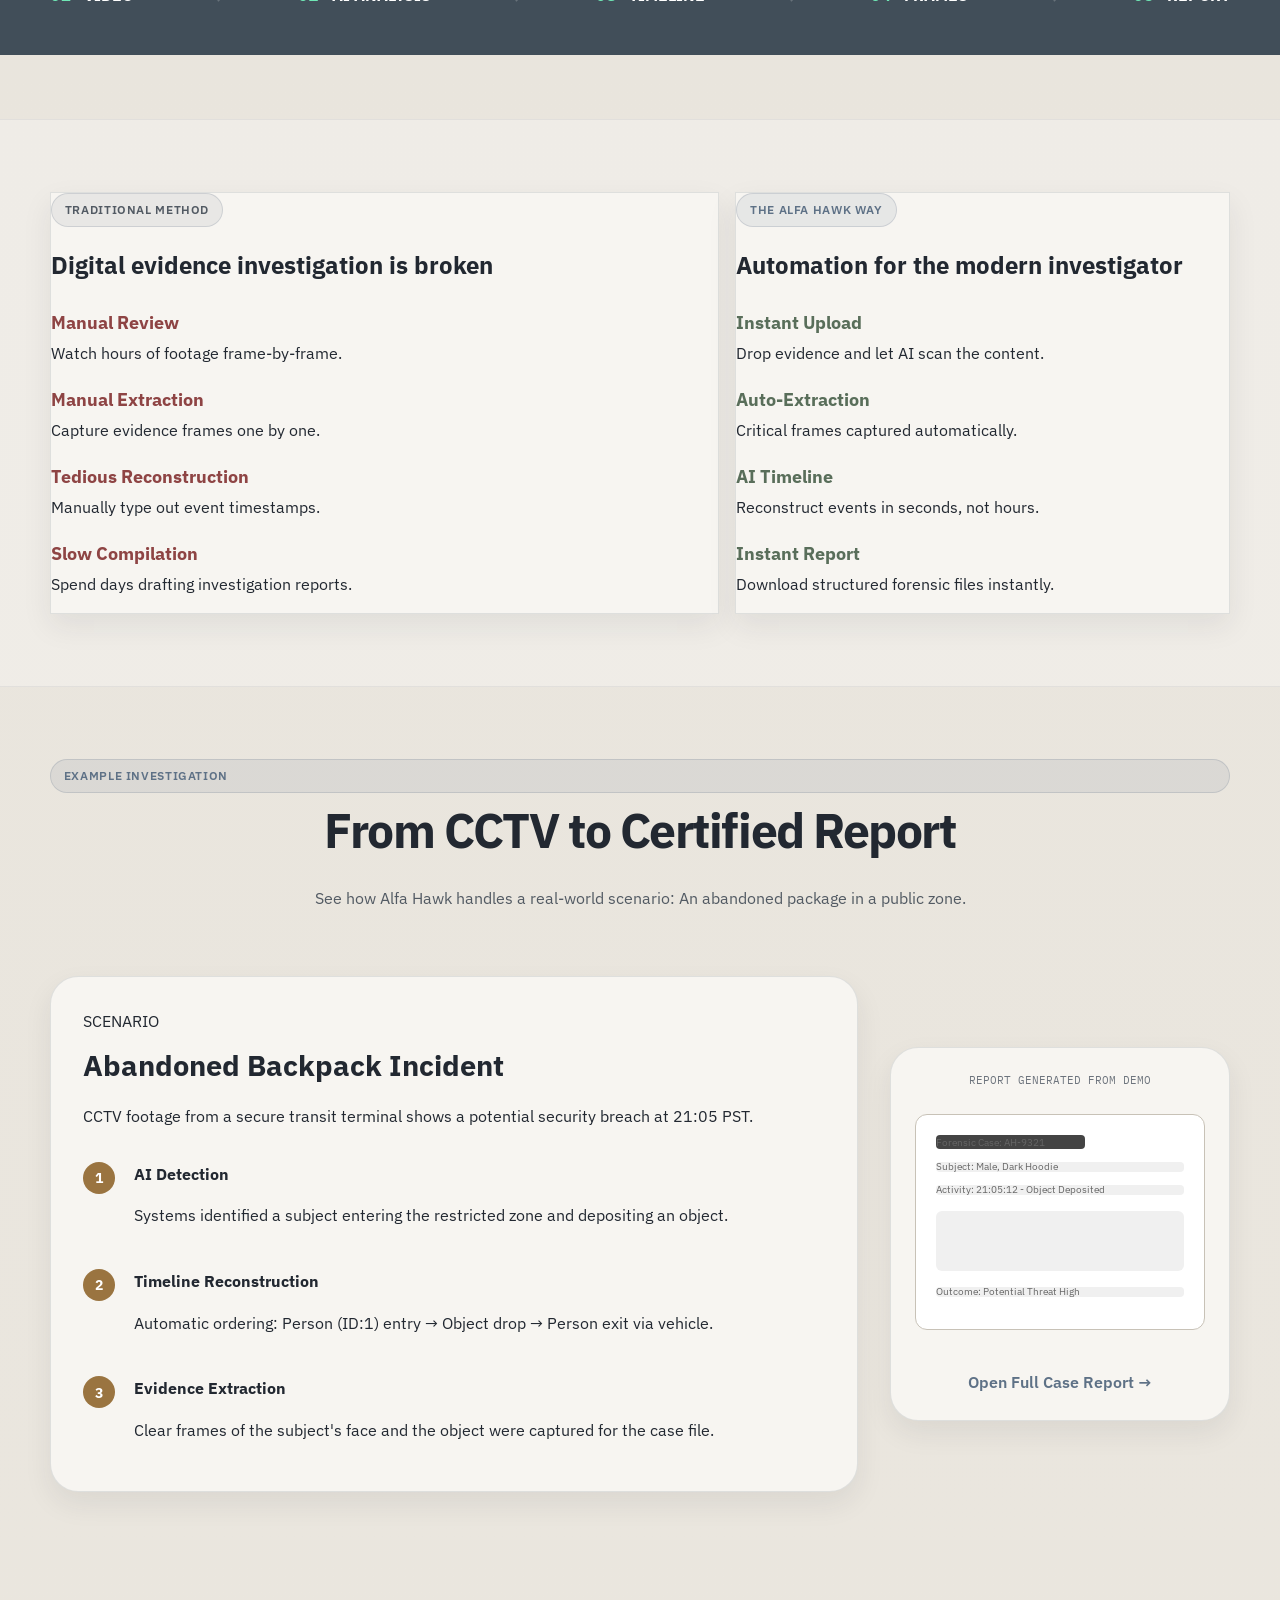
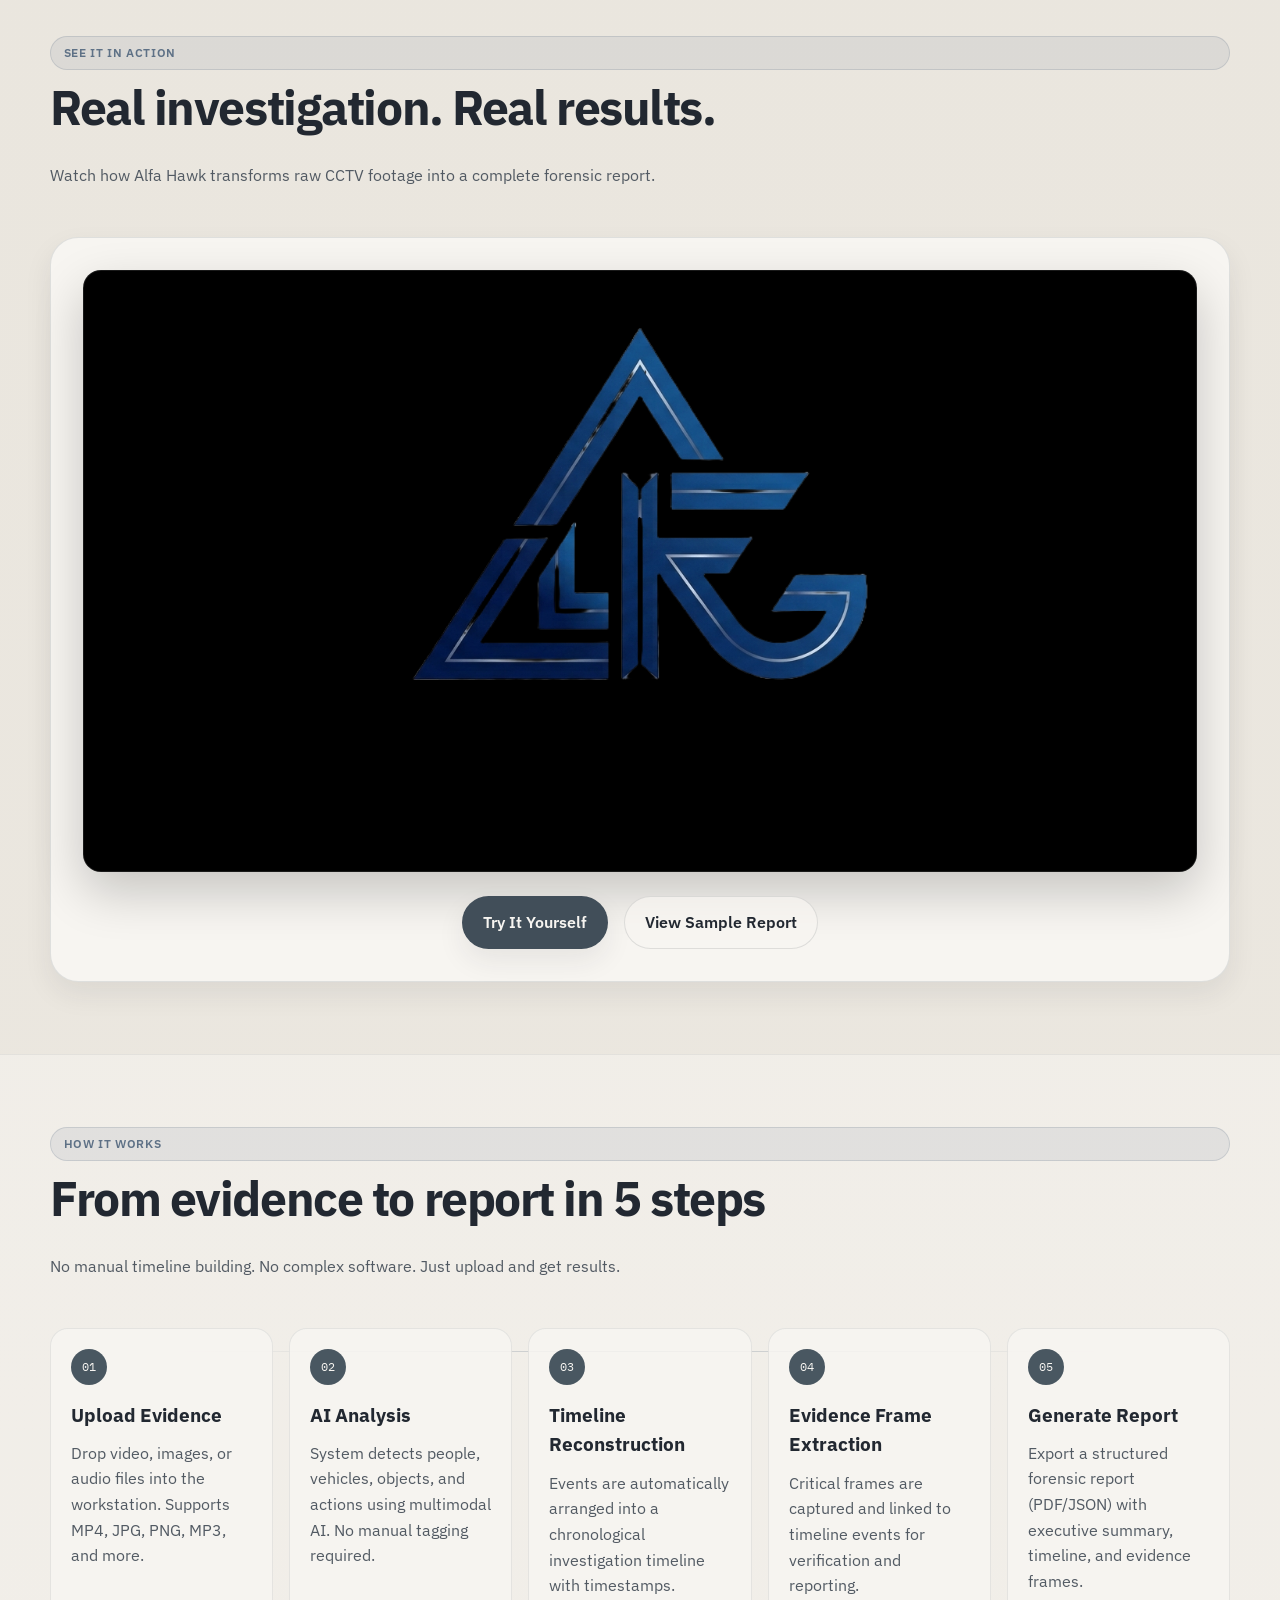
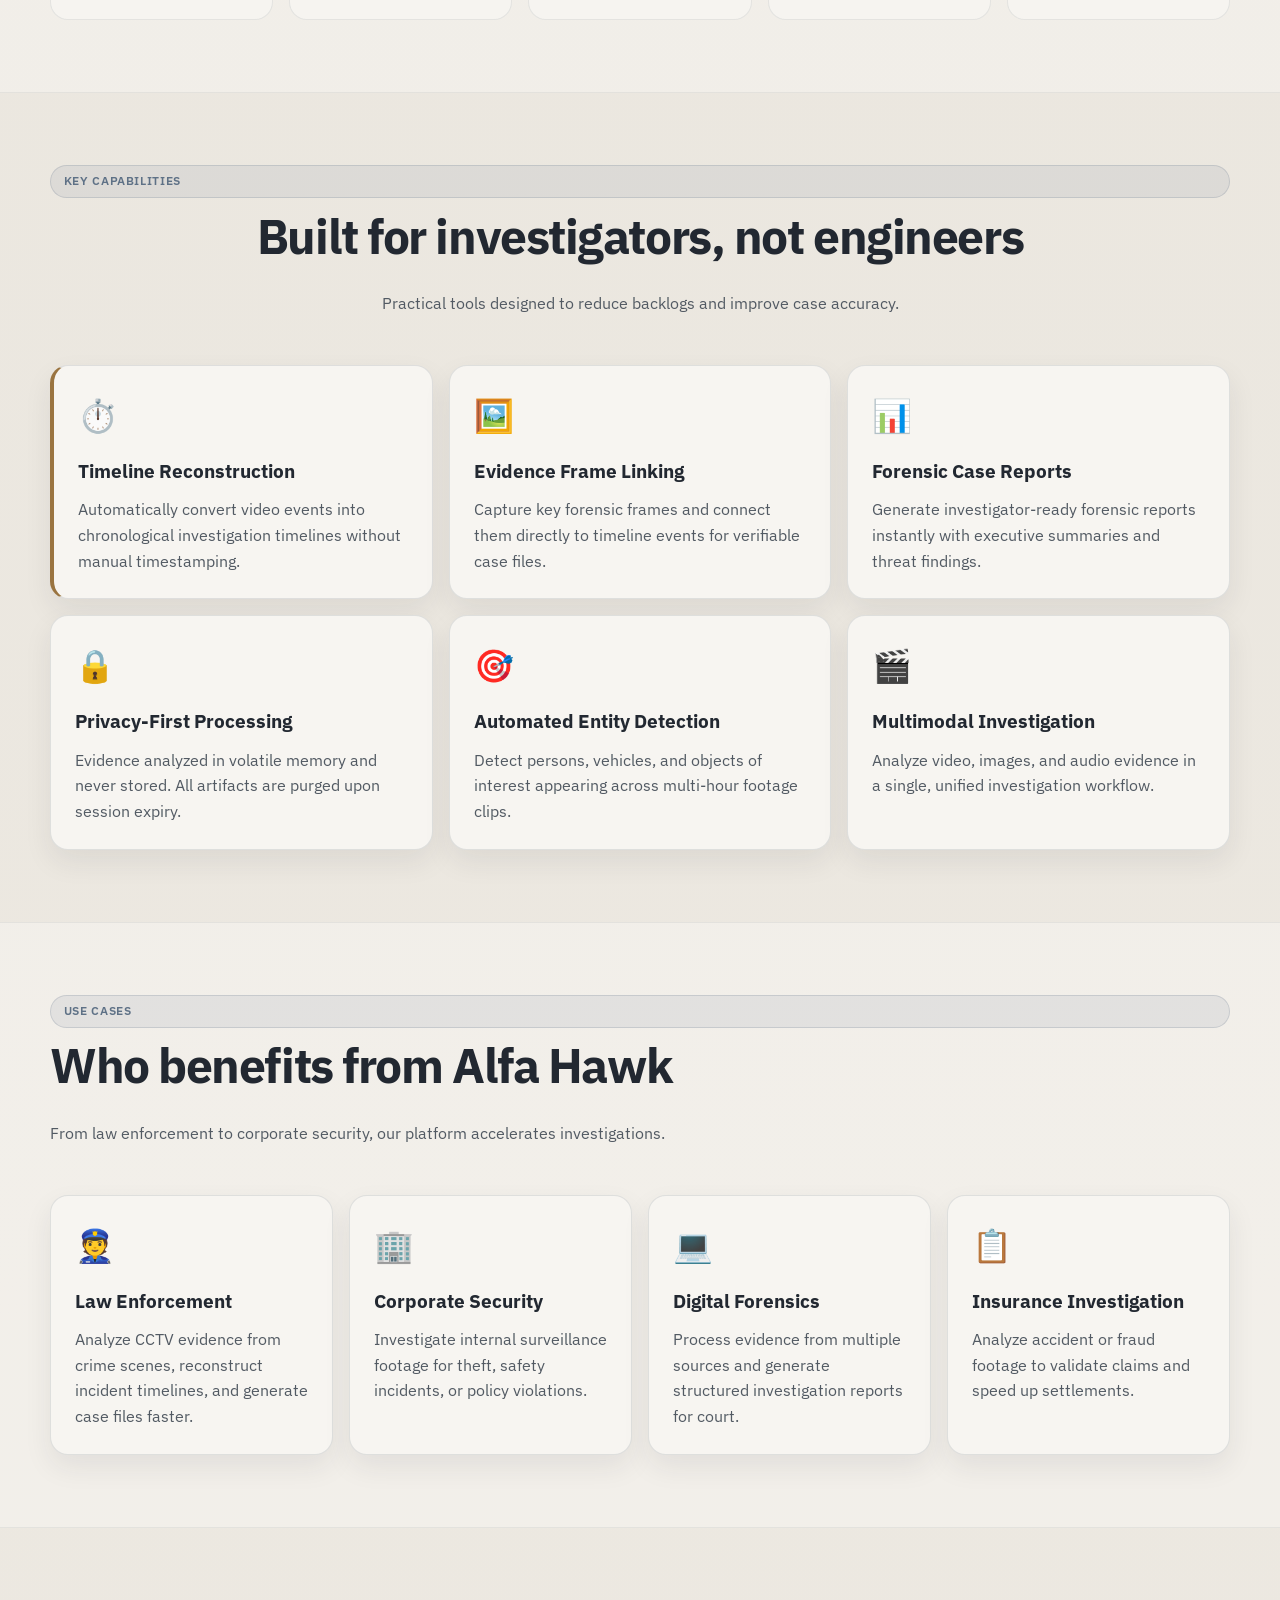
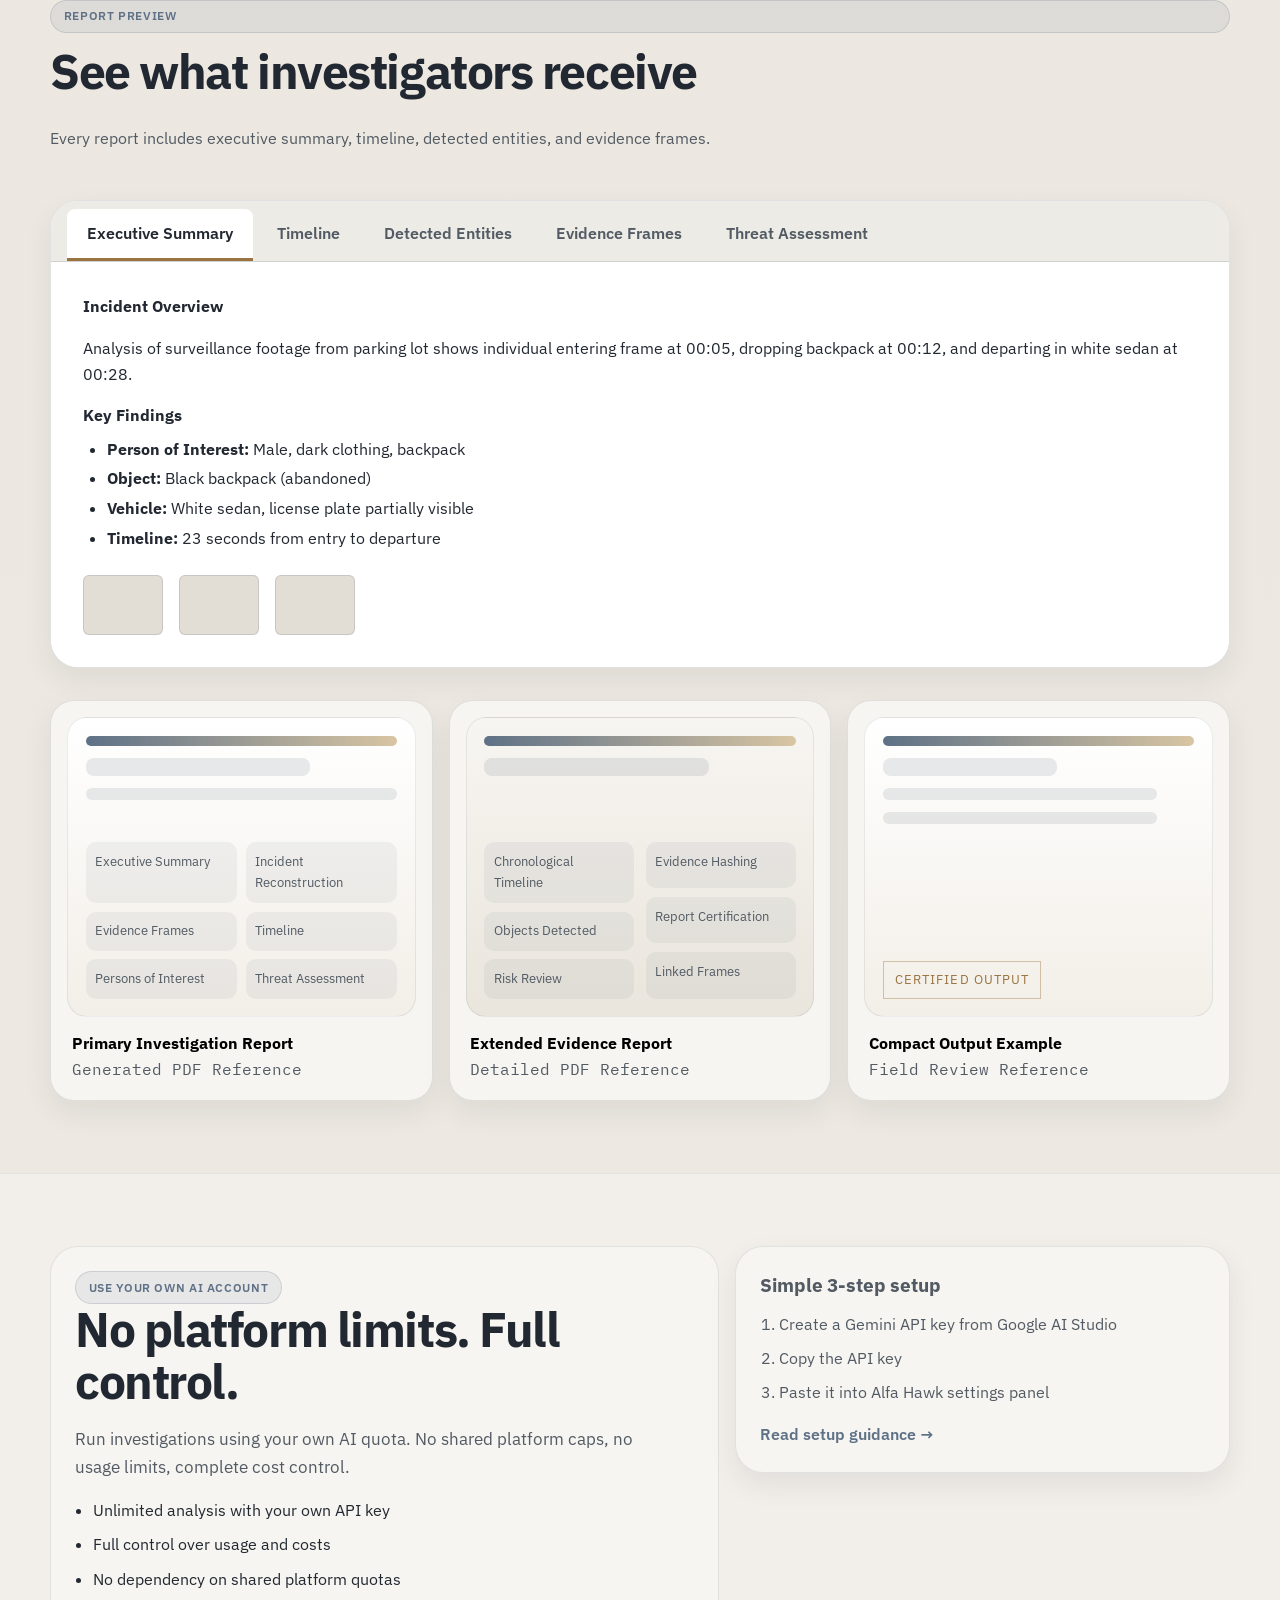
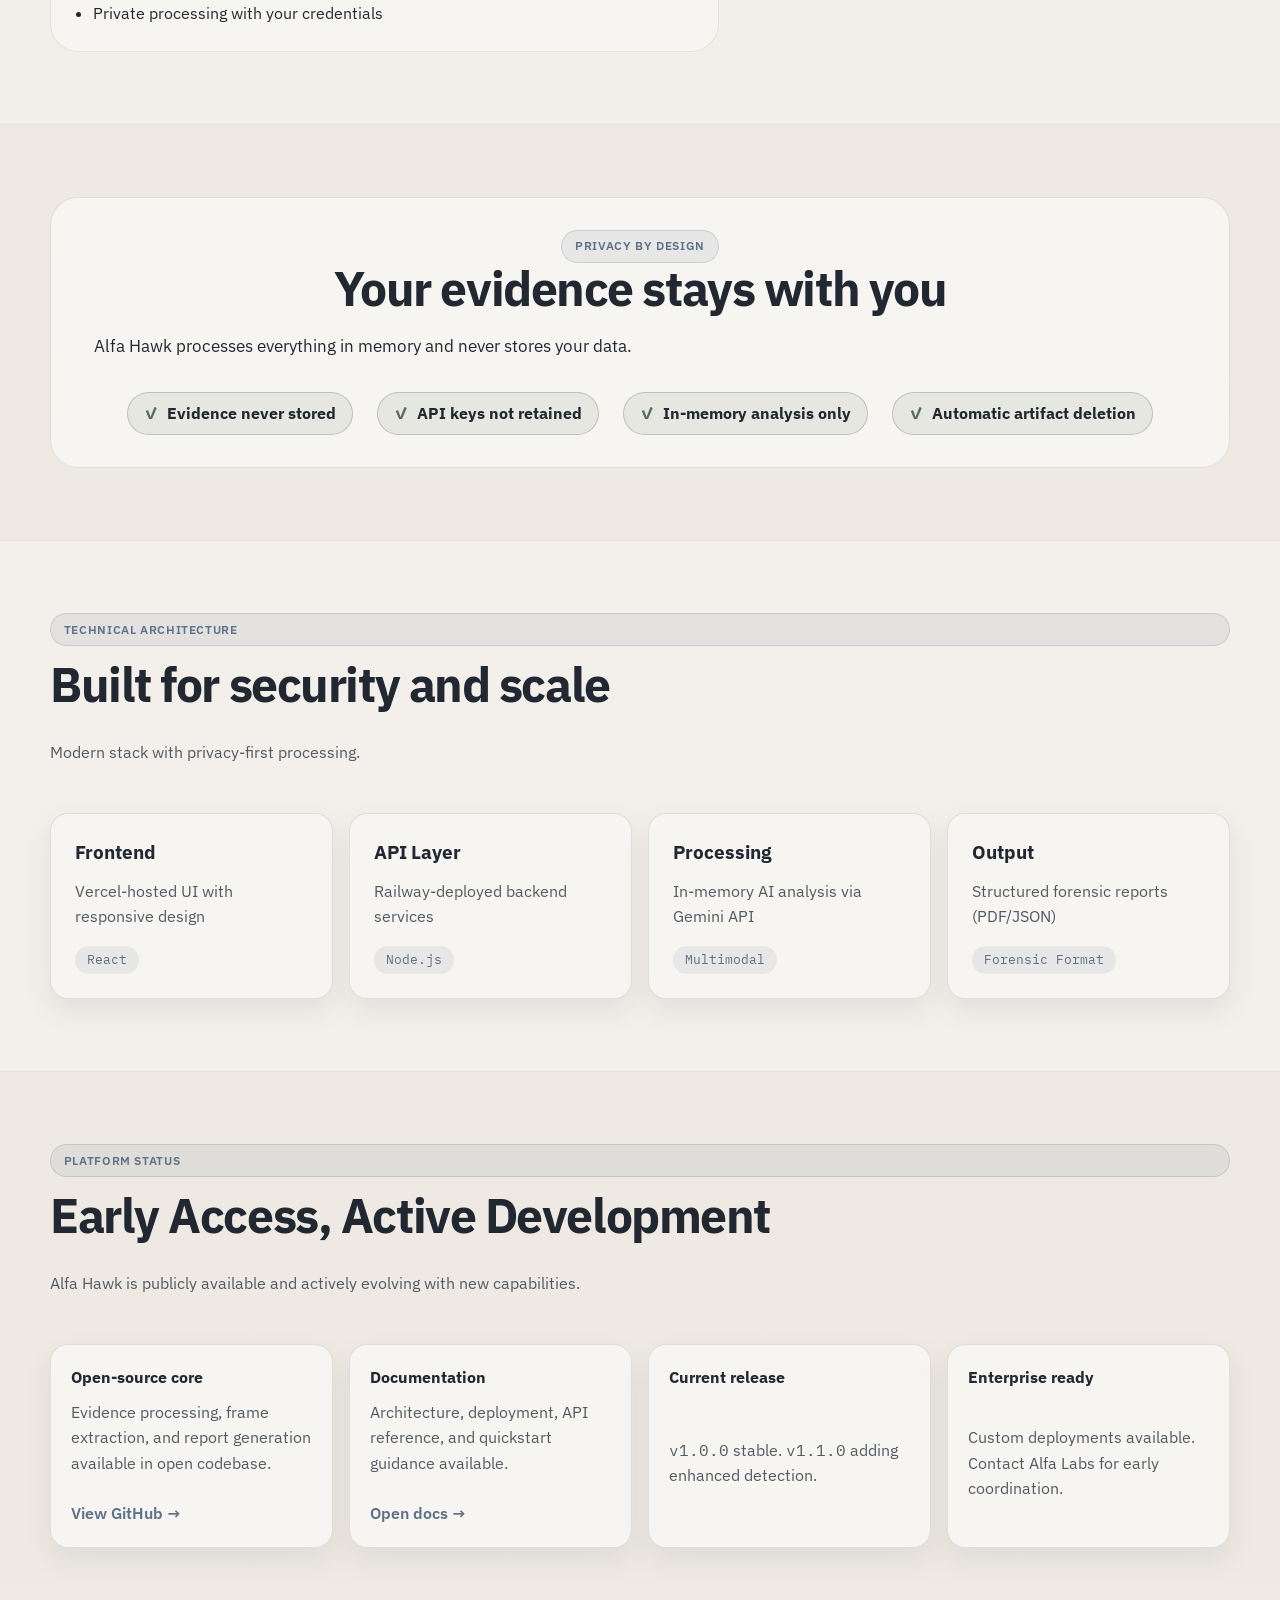
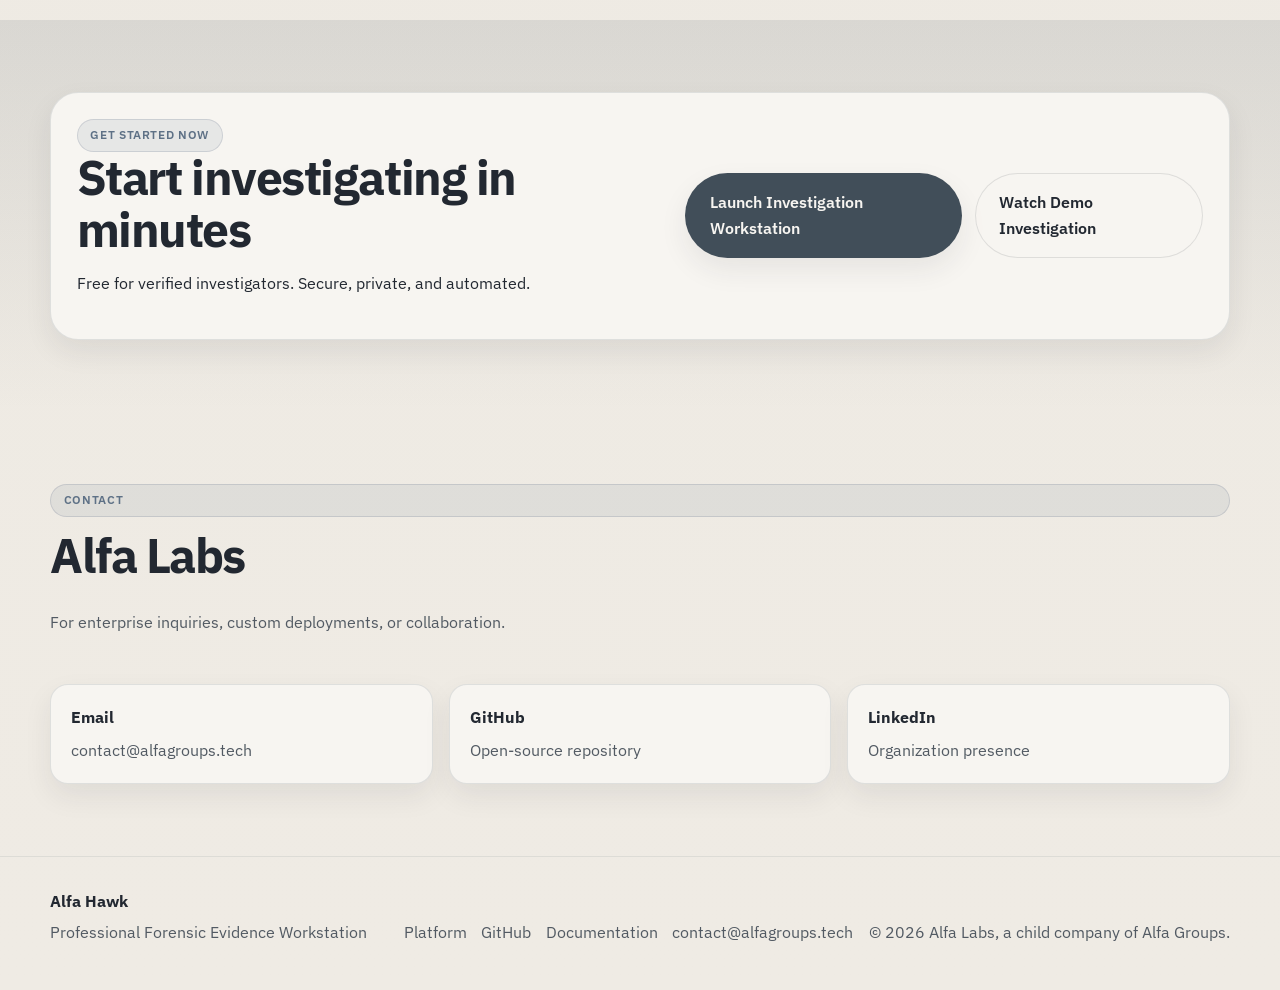
==== commit 67c822a5: "fix: restore video player styles and add demo video to showcase section" ====
--- a/product-page/index.html
+++ b/product-page/index.html
@@ -269,76 +269,11 @@
                     </div>
                     
                     <div class="demo-showcase">
-                        <div class="demo-video-placeholder">
-                            <div class="demo-grid">
-                                <div class="demo-column">
-                                    <div class="demo-label">Raw Evidence</div>
-                                    <div class="demo-frame">
-                                        <div class="frame-content">
-                                            <span class="frame-time">00:00</span>
-                                            <div class="frame-visual empty-lot"></div>
-                                        </div>
-                                        <div class="frame-content">
-                                            <span class="frame-time">00:05</span>
-                                            <div class="frame-visual person-enters"></div>
-                                        </div>
-                                        <div class="frame-content">
-                                            <span class="frame-time">00:12</span>
-                                            <div class="frame-visual object-drop"></div>
-                                        </div>
-                                        <div class="frame-content">
-                                            <span class="frame-time">00:20</span>
-                                            <div class="frame-visual vehicle-arrives"></div>
-                                        </div>
-                                    </div>
-                                </div>
-                                <div class="demo-column">
-                                    <div class="demo-label">AI Analysis</div>
-                                    <div class="demo-analysis">
-                                        <div class="detection-card">
-                                            <span class="detection-time">00:05</span>
-                                            <span class="detection-event">Person enters frame</span>
-                                            <span class="detection-confidence">98%</span>
-                                        </div>
-                                        <div class="detection-card">
-                                            <span class="detection-time">00:12</span>
-                                            <span class="detection-event">Object dropped (backpack)</span>
-                                            <span class="detection-confidence">95%</span>
-                                        </div>
-                                        <div class="detection-card">
-                                            <span class="detection-time">00:20</span>
-                                            <span class="detection-event">White sedan arrives</span>
-                                            <span class="detection-confidence">97%</span>
-                                        </div>
-                                        <div class="detection-card">
-                                            <span class="detection-time">00:28</span>
-                                            <span class="detection-event">Person enters vehicle</span>
-                                            <span class="detection-confidence">96%</span>
-                                        </div>
-                                    </div>
-                                </div>
-                                <div class="demo-column">
-                                    <div class="demo-label">Generated Timeline</div>
-                                    <div class="demo-timeline">
-                                        <div class="timeline-event">
-                                            <span class="event-marker"></span>
-                                            <span class="event-desc">00:05 - Person enters</span>
-                                        </div>
-                                        <div class="timeline-event">
-                                            <span class="event-marker"></span>
-                                            <span class="event-desc">00:12 - Backpack dropped</span>
-                                        </div>
-                                        <div class="timeline-event">
-                                            <span class="event-marker"></span>
-                                            <span class="event-desc">00:20 - Vehicle arrives</span>
-                                        </div>
-                                        <div class="timeline-event">
-                                            <span class="event-marker"></span>
-                                            <span class="event-desc">00:28 - Person departs</span>
-                                        </div>
-                                    </div>
-                                </div>
-                            </div>
+                        <div class="demo-video-main">
+                            <video controls class="main-demo-video" poster="../frontend/assets/logo.png">
+                                <source src="demo.mp4" type="video/mp4">
+                                Your browser does not support the video tag.
+                            </video>
                         </div>
                         <div class="demo-actions">
                             <a class="button button-primary" href="https://app.alfagroups.tech" target="_blank">Try It Yourself</a>
--- a/product-page/styles.css
+++ b/product-page/styles.css
@@ -396,10 +396,21 @@
     display: flex;
 }
 
+.demo-preview-loop {
+    flex: 1;
+    position: relative;
+    background: #000;
+    display: flex;
+    align-items: center;
+    justify-content: center;
+    overflow: hidden;
+}
+
 .hero-video {
     width: 100%;
     height: 100%;
     object-fit: cover;
+    z-index: 1;
 }
 
 .preview-overlay {
@@ -784,6 +795,21 @@
 }
 
 /* Demo Section */
+.demo-video-main {
+    background: #000;
+    border-radius: var(--radius-md);
+    overflow: hidden;
+    line-height: 0;
+    box-shadow: 0 20px 50px rgba(0,0,0,0.2);
+    border: 1px solid rgba(255,255,255,0.1);
+}
+
+.main-demo-video {
+    width: 100%;
+    max-height: 600px;
+    display: block;
+}
+
 .demo-showcase {
     background: var(--bg-panel);
     border-radius: var(--radius-lg);
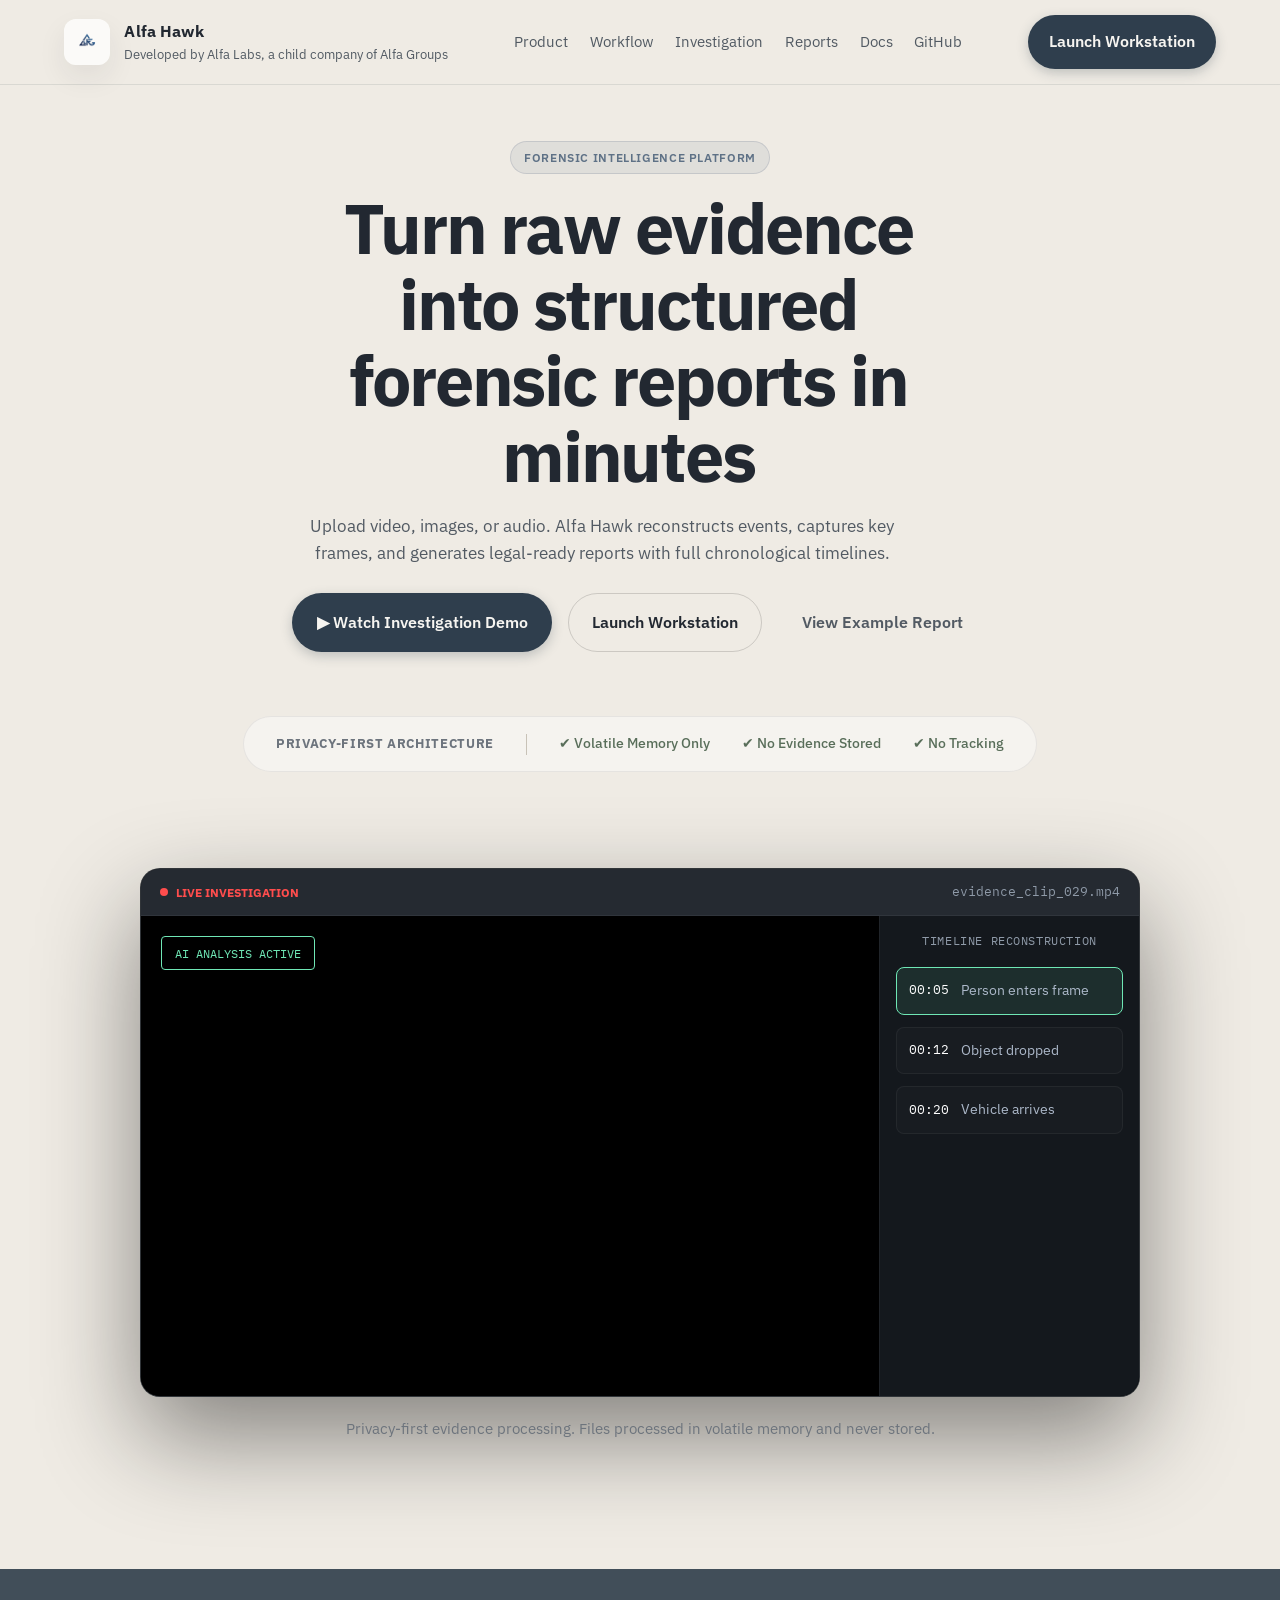
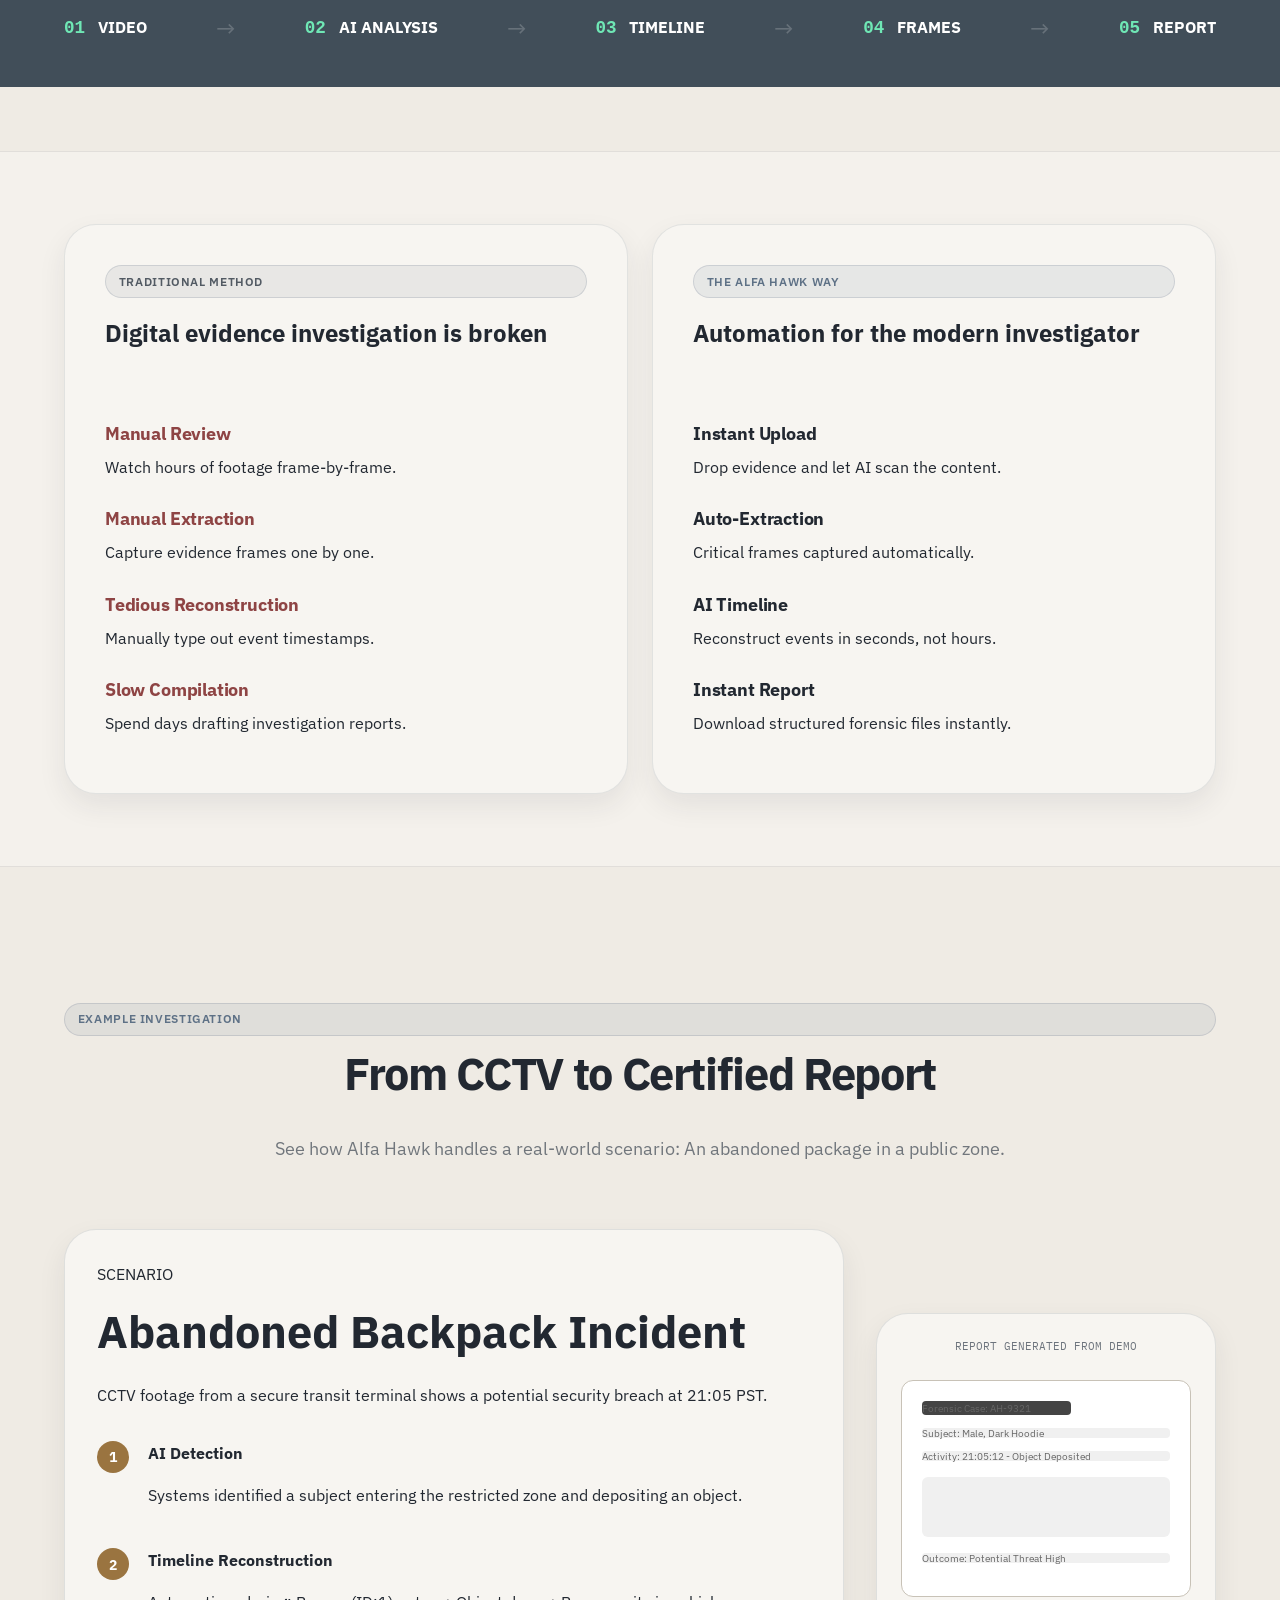
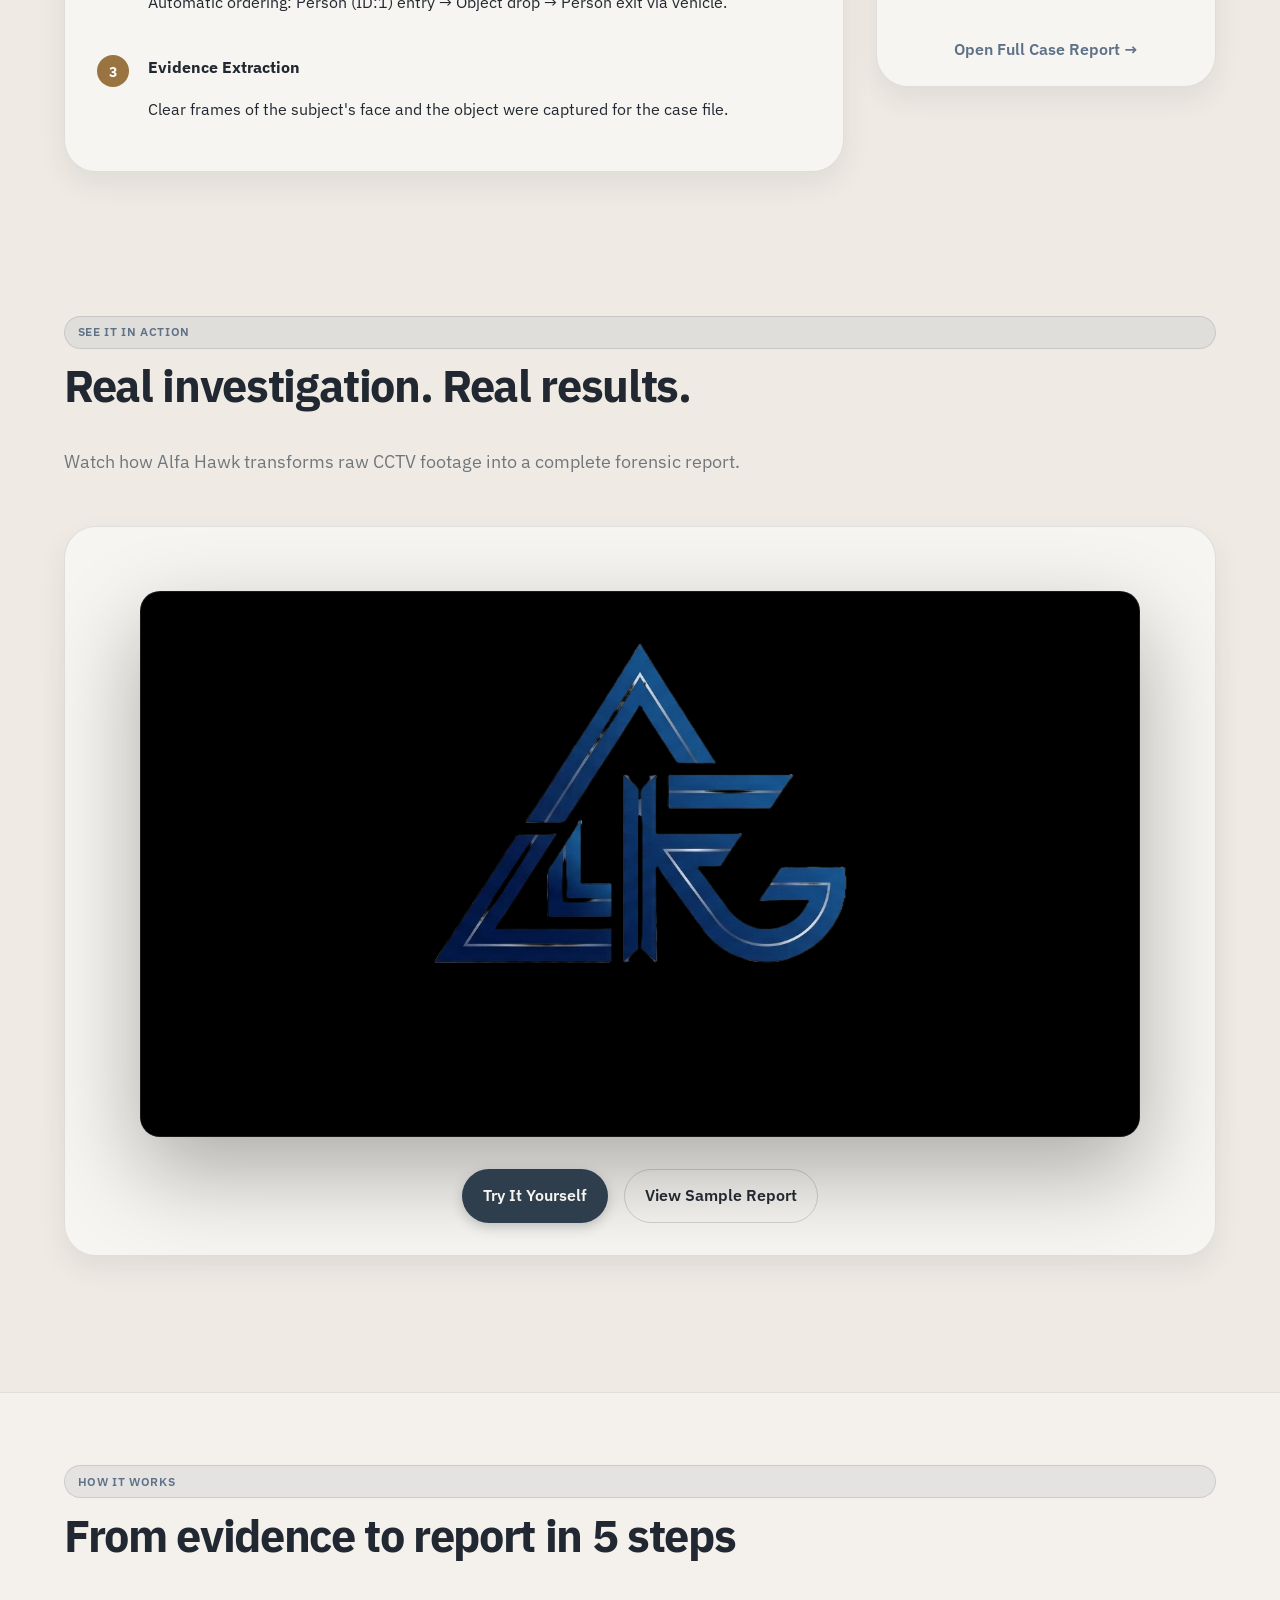
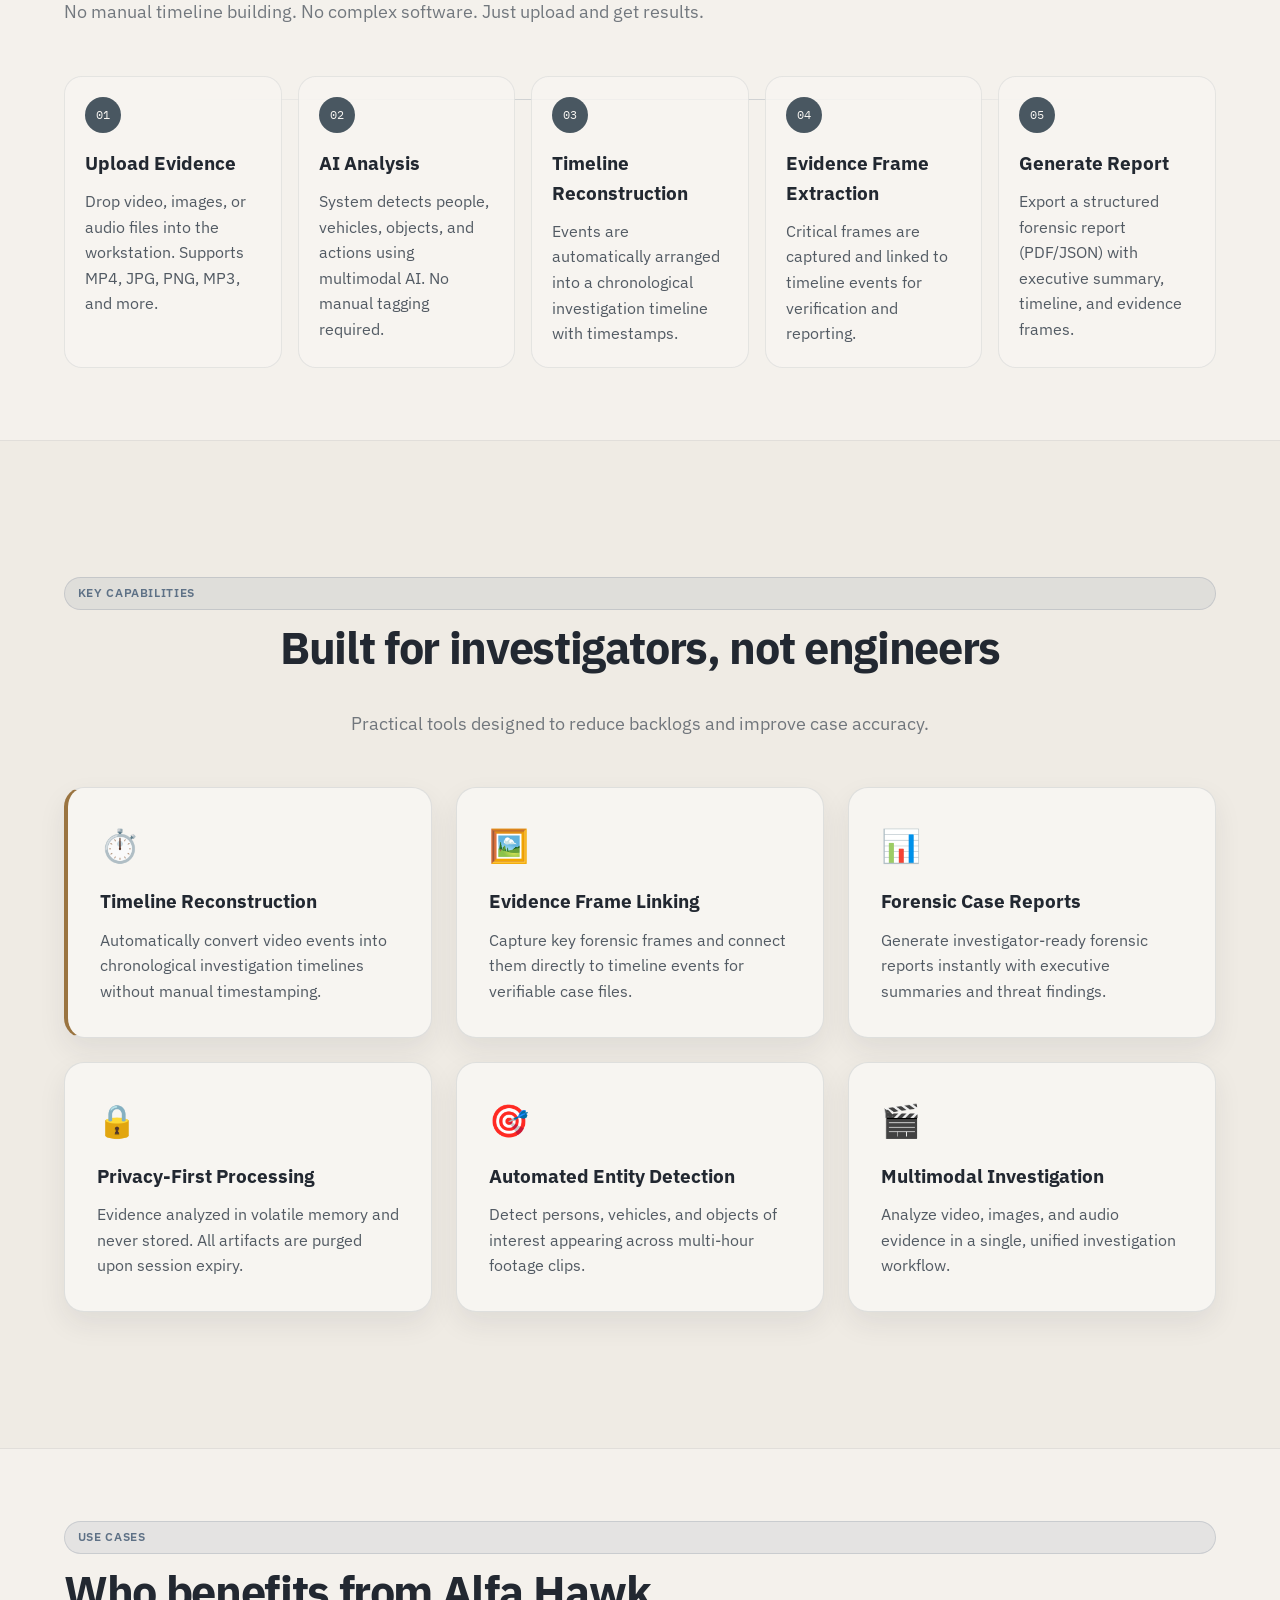
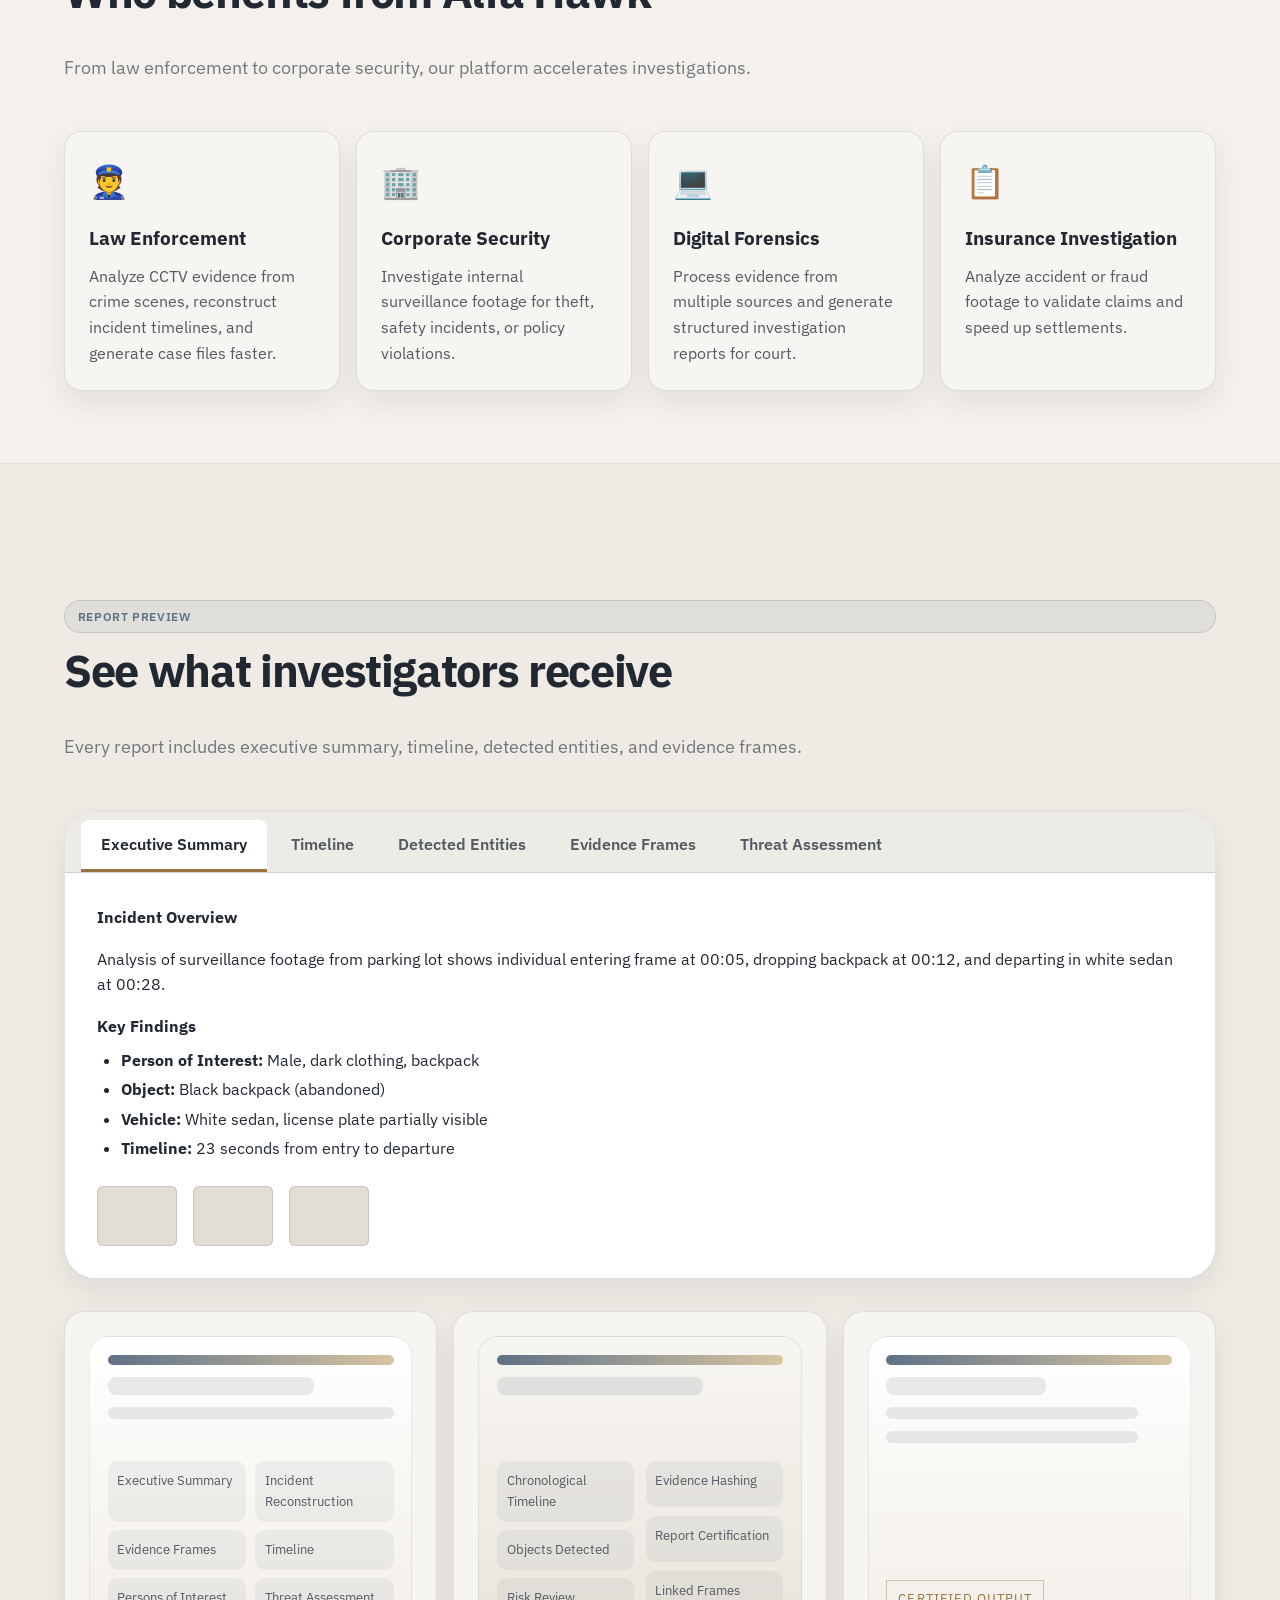
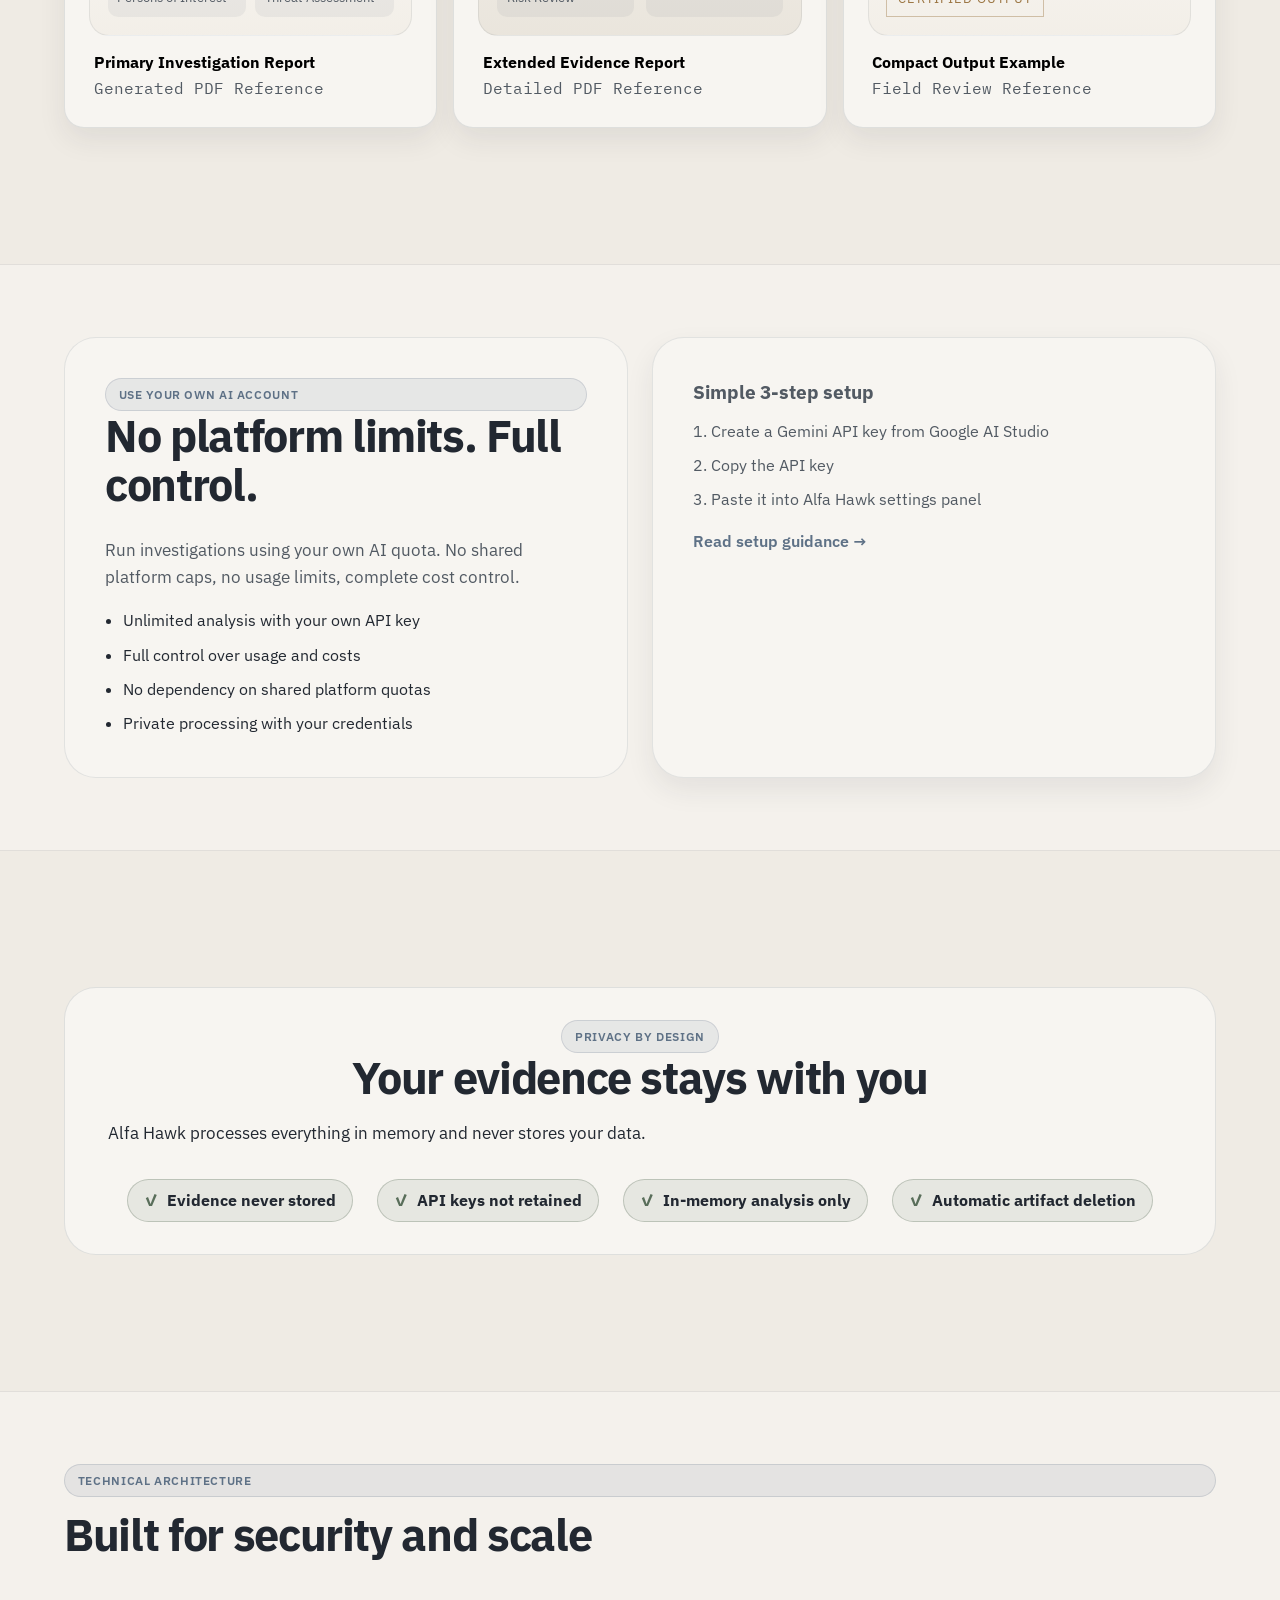
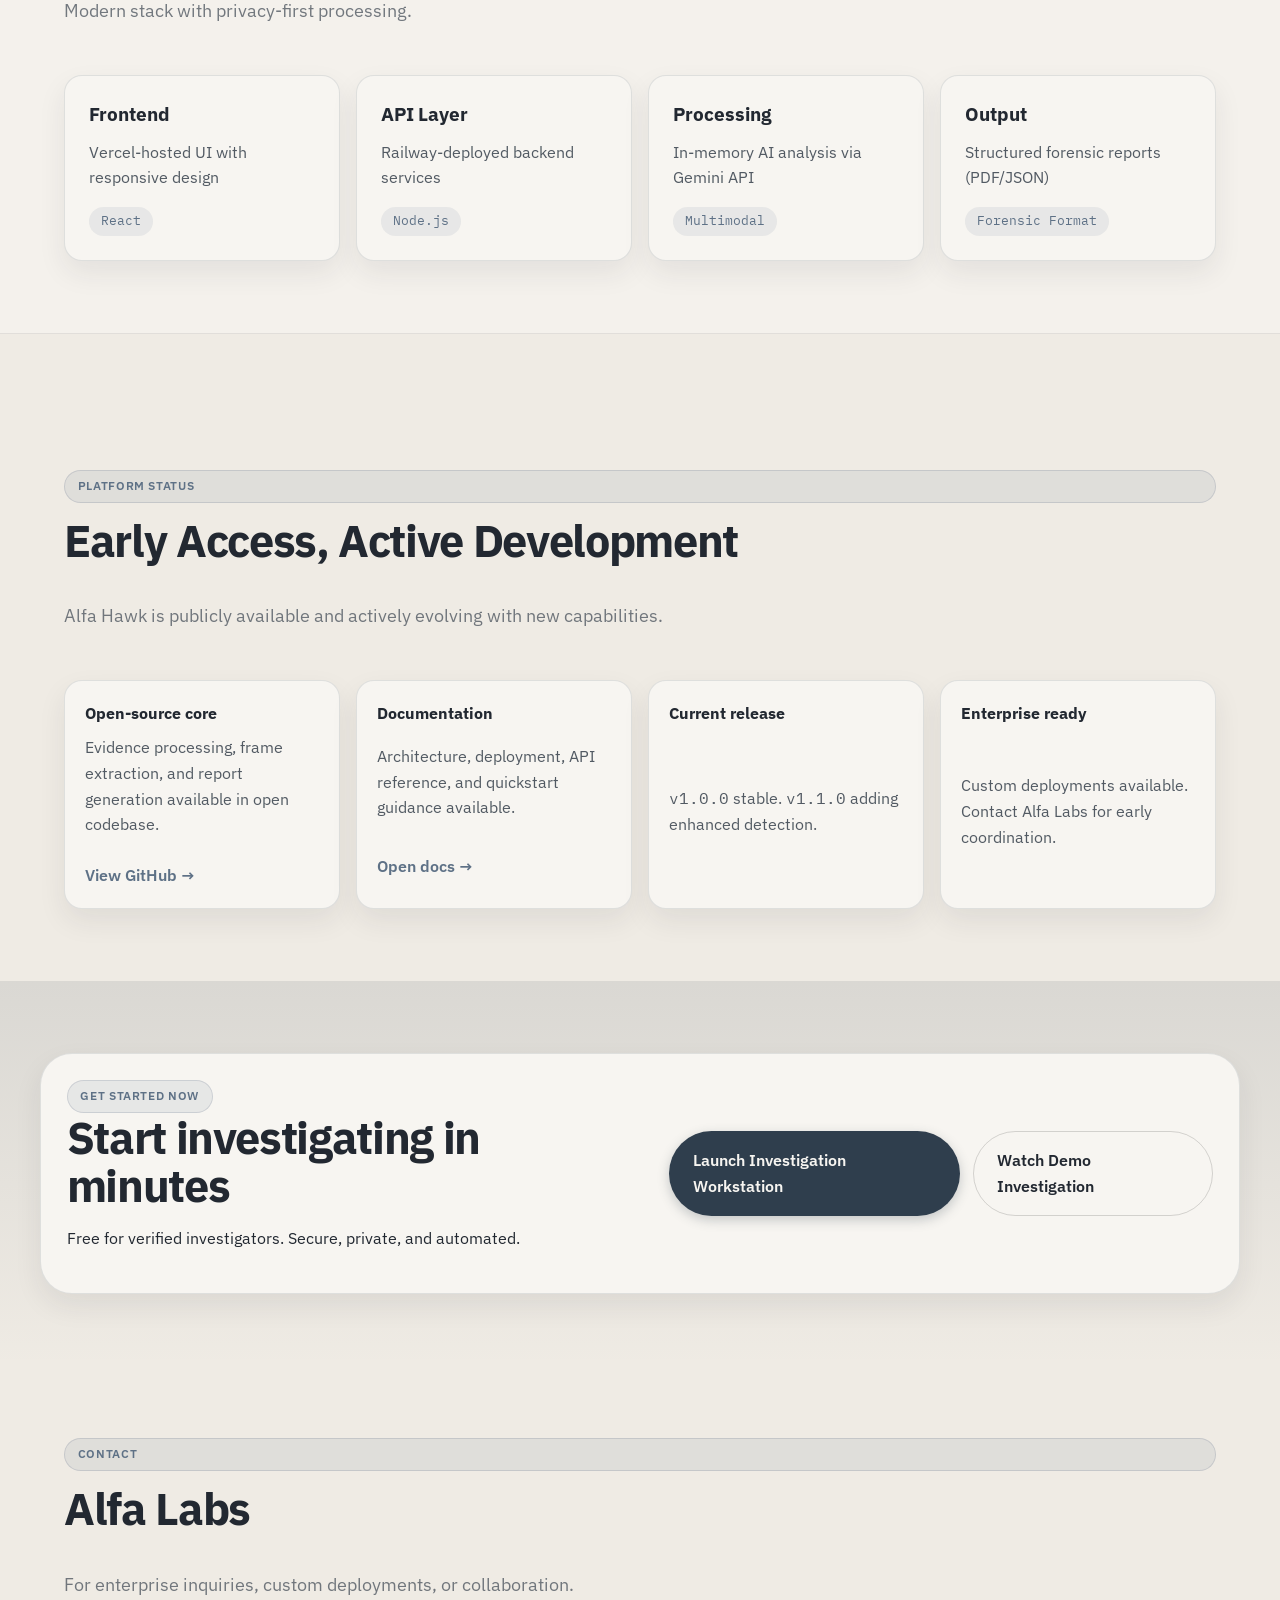
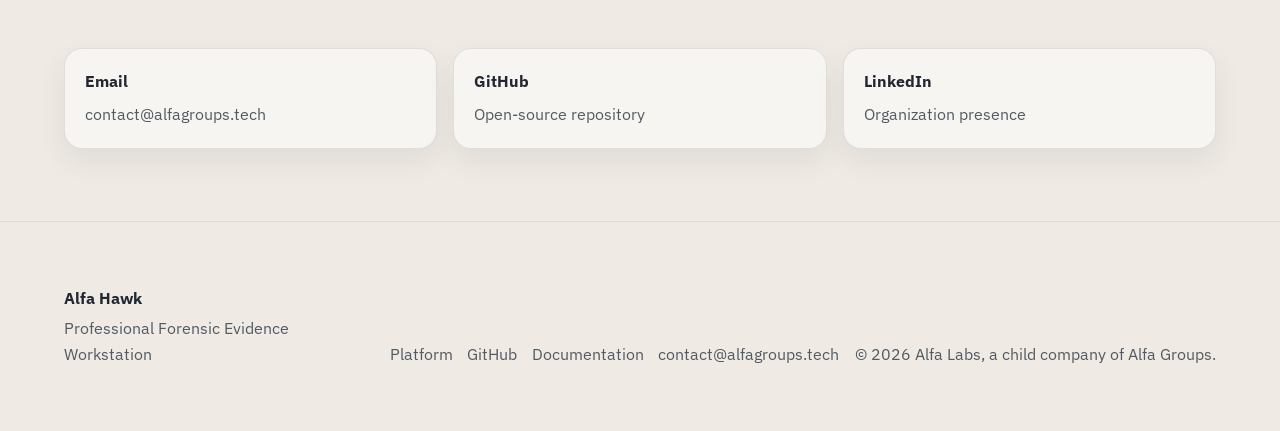
==== commit 8b7f56df: "style: fix contrast section layout, padding and vertical rhythm" ====
--- a/product-page/index.html
+++ b/product-page/index.html
@@ -47,7 +47,7 @@
         </header>
 
         <main>
-            <!-- HERO SECTION - DEMO CENTERPIECE -->
+            <!-- HERO SECTION -->
             <section class="hero hero-centered" id="hero">
                 <div class="container hero-stack">
                     <div class="hero-content">
@@ -64,7 +64,7 @@
                         </div>
                     </div>
 
-                    <!-- TRUST SIGNALS - Goal 7 -->
+                    <!-- TRUST SIGNALS -->
                     <div class="trust-bar">
                         <span class="trust-label">Privacy-First Architecture</span>
                         <div class="trust-icons">
@@ -74,7 +74,7 @@
                         </div>
                     </div>
 
-                    <!-- HERO DEMO - Goal 1 & 10 -->
+                    <!-- HERO DEMO -->
                     <div class="hero-demo-player" id="demo-video">
                         <div class="player-outer">
                             <div class="player-header">
@@ -119,7 +119,7 @@
                 </div>
             </section>
 
-            <!-- WORKFLOW VISUALIZATION - Goal 5 -->
+            <!-- WORKFLOW VISUALIZATION -->
             <section class="section-workflow-bar">
                 <div class="container workflow-strip">
                     <div class="strip-item">
@@ -149,7 +149,7 @@
                 </div>
             </section>
 
-            <!-- CONTRAST SECTION - Goal 3 -->
+            <!-- CONTRAST SECTION -->
             <section class="section section-tinted" id="contrast">
                 <div class="container two-column-layout">
                     <div class="comparison-block manual">
@@ -199,7 +199,7 @@
                 </div>
             </section>
 
-            <!-- INVESTIGATION STORYTELLING - Goal 2 -->
+            <!-- INVESTIGATION STORYTELLING -->
             <section class="section" id="investigation">
                 <div class="container">
                     <div class="section-heading centered">
@@ -240,7 +240,6 @@
                             </div>
                         </div>
                         <div class="story-visuals">
-                            <!-- Visual representation of the story outcome -->
                             <div class="result-card">
                                 <div class="result-header">REPORT GENERATED FROM DEMO</div>
                                 <div class="result-preview">
@@ -259,7 +258,7 @@
                 </div>
             </section>
 
-            <!-- LIVE DEMO PREVIEW - New section showing real product -->
+            <!-- LIVE DEMO PREVIEW -->
             <section class="section" id="demo">
                 <div class="container">
                     <div class="section-heading">
@@ -283,7 +282,7 @@
                 </div>
             </section>
 
-            <!-- WORKFLOW SECTION - Enhanced with better copy -->
+            <!-- WORKFLOW SECTION -->
             <section class="section section-tinted" id="workflow">
                 <div class="container">
                     <div class="section-heading">
@@ -321,7 +320,7 @@
                 </div>
             </section>
 
-            <!-- FEATURES SECTION - Goal 6 -->
+            <!-- FEATURES SECTION -->
             <section class="section" id="features">
                 <div class="container">
                     <div class="section-heading centered">
@@ -364,7 +363,7 @@
                 </div>
             </section>
 
-            <!-- USE CASES SECTION - New section for market targeting -->
+            <!-- USE CASES SECTION -->
             <section class="section section-tinted" id="use-cases">
                 <div class="container">
                     <div class="section-heading">
@@ -397,7 +396,7 @@
                 </div>
             </section>
 
-            <!-- REPORTS SECTION - Now shows REAL report preview -->
+            <!-- REPORTS SECTION -->
             <section class="section" id="reports">
                 <div class="container">
                     <div class="section-heading">
@@ -406,7 +405,7 @@
                         <p>Every report includes executive summary, timeline, detected entities, and evidence frames.</p>
                     </div>
                     
-                    <!-- REAL REPORT PREVIEW - Not just skeletons -->
+                    <!-- REAL REPORT PREVIEW -->
                     <div class="real-report-preview">
                         <div class="report-tabs">
                             <button class="tab-button active">Executive Summary</button>
@@ -437,7 +436,6 @@
                         </div>
                     </div>
 
-                    <!-- Original report cards kept but enhanced -->
                     <div class="report-gallery">
                         <button class="report-card" type="button" data-report-src="../examples/AlfaHawk_Forensic_Report_227594d2.pdf"
                             data-report-title="Alfa Hawk Forensic Report" data-report-file="AlfaHawk_Forensic_Report_227594d2.pdf">
@@ -502,7 +500,7 @@
                 </div>
             </section>
 
-            <!-- BYO KEY SECTION - Enhanced messaging -->
+            <!-- BYO KEY SECTION -->
             <section class="section section-tinted" id="byo-key">
                 <div class="container two-column-layout">
                     <div class="copy-block">
@@ -530,7 +528,7 @@
                 </div>
             </section>
 
-            <!-- PRIVACY SECTION - Enhanced with trust badges -->
+            <!-- PRIVACY SECTION -->
             <section class="section" id="privacy">
                 <div class="container">
                     <div class="privacy-showcase">
@@ -561,7 +559,7 @@
                 </div>
             </section>
 
-            <!-- TECHNICAL ARCHITECTURE - New section for developers -->
+            <!-- TECHNICAL ARCHITECTURE -->
             <section class="section section-tinted" id="architecture">
                 <div class="container">
                     <div class="section-heading">
@@ -594,7 +592,7 @@
                 </div>
             </section>
 
-            <!-- PLATFORM NOTES - Rephrased positively -->
+            <!-- PLATFORM NOTES -->
             <section class="section" id="platform-notes">
                 <div class="container">
                     <div class="section-heading">
@@ -625,7 +623,7 @@
                 </div>
             </section>
 
-            <!-- ACCESS CTA - Enhanced (Goal 12) -->
+            <!-- ACCESS CTA -->
             <section class="section section-access" id="access">
                 <div class="container access-block">
                     <div>
@@ -687,7 +685,7 @@
         </footer>
     </div>
 
-    <!-- REPORT MODAL - Kept the same -->
+    <!-- REPORT MODAL -->
     <div class="report-modal" id="reportModal" aria-hidden="true">
         <div class="report-modal-backdrop" data-close-modal="true"></div>
         <div class="report-modal-dialog" role="dialog" aria-modal="true" aria-labelledby="reportModalTitle">
--- a/product-page/styles.css
+++ b/product-page/styles.css
@@ -18,8 +18,8 @@
     --shadow-card: 0 12px 28px rgba(34, 40, 49, 0.08);
     --radius-sm: 10px;
     --radius-md: 18px;
-    --radius-lg: 28px;
-    --container: 1180px;
+    --radius-lg: 32px;
+    --container: 1200px;
     --font-sans: "IBM Plex Sans", sans-serif;
     --font-mono: "IBM Plex Mono", monospace;
 }
@@ -38,8 +38,7 @@
     margin: 0;
     font-family: var(--font-sans);
     color: var(--text-main);
-    background:
-        linear-gradient(180deg, #5e6670 0%, #555d66 180px, #e8e4dc 180px, #efebe4 100%);
+    background: #efebe4;
     line-height: 1.6;
 }
 
@@ -64,8 +63,9 @@
 }
 
 .container {
-    width: min(var(--container), calc(100% - 3rem));
+    max-width: var(--container);
     margin: 0 auto;
+    padding: 0 24px;
 }
 
 /* Topbar */
@@ -73,7 +73,7 @@
     position: sticky;
     top: 0;
     z-index: 30;
-    background: rgba(239, 235, 228, 0.9);
+    background: rgba(239, 235, 228, 0.95);
     backdrop-filter: blur(18px);
     border-bottom: 1px solid rgba(86, 93, 102, 0.14);
 }
@@ -159,25 +159,37 @@
 }
 
 .button-primary {
-    background: #414e59;
+    background: #2f3e4d;
     color: #f7f5f1;
-    box-shadow: var(--shadow-card);
+    box-shadow: 0 4px 12px rgba(47, 62, 77, 0.25);
 }
 
 .button-primary:hover {
-    background: #38434d;
-}
-
-.button-secondary,
+    background: #25313d;
+    transform: translateY(-2px);
+    box-shadow: 0 6px 16px rgba(47, 62, 77, 0.35);
+}
+
+.button-secondary {
+    background: transparent;
+    border-color: rgba(0, 0, 0, 0.15);
+    color: var(--text-main);
+}
+
+.button-secondary:hover {
+    background: rgba(0, 0, 0, 0.03);
+    border-color: rgba(0, 0, 0, 0.3);
+}
+
 .button-ghost {
-    background: rgba(247, 245, 241, 0.75);
-    border-color: rgba(86, 93, 102, 0.16);
+    background: transparent;
+    border-color: transparent;
+    color: var(--text-soft);
+}
+
+.button-ghost:hover {
+    background: rgba(0, 0, 0, 0.05);
     color: var(--text-main);
-}
-
-.button-secondary:hover,
-.button-ghost:hover {
-    background: #ffffff;
 }
 
 .button-large {
@@ -206,7 +218,7 @@
 
 /* Hero Section */
 .hero {
-    padding: 5rem 0 3.25rem;
+    padding: 3.5rem 0 4rem;
 }
 
 .hero-grid {
@@ -306,8 +318,9 @@
 
 .hero h1 {
     margin-top: 1rem;
-    font-size: clamp(2.5rem, 5vw, 4.7rem);
-    max-width: 14ch;
+    font-size: clamp(2.5rem, 6vw, 4.4rem);
+    max-width: 16ch;
+    font-weight: 700;
 }
 
 .hero-summary {
@@ -332,11 +345,11 @@
     justify-content: center;
 }
 
-/* Hero Demo Player - Goal 1 & 10 */
+/* Hero Demo Player */
 .hero-demo-player {
     width: 100%;
-    max-width: 960px;
-    margin-top: 2rem;
+    max-width: 1000px;
+    margin: 3rem auto 0;
 }
 
 .player-outer {
@@ -344,7 +357,7 @@
     border-radius: 20px;
     border: 1px solid rgba(255, 255, 255, 0.1);
     overflow: hidden;
-    box-shadow: 0 40px 100px rgba(0, 0, 0, 0.4);
+    box-shadow: 0 40px 100px rgba(0, 0, 0, 0.45);
 }
 
 .player-header {
@@ -510,7 +523,7 @@
     font-size: 0.95rem;
 }
 
-/* Workflow Strip - Goal 5 */
+/* Workflow Strip */
 .section-workflow-bar {
     background: #414e59;
     padding: 2.5rem 0;
@@ -522,6 +535,8 @@
     display: flex;
     align-items: center;
     justify-content: space-between;
+    flex-wrap: wrap;
+    gap: 1rem;
 }
 
 .strip-item {
@@ -542,29 +557,30 @@
     color: rgba(255, 255, 255, 0.2);
 }
 
-/* Comparison Lists - Goal 3 */
+/* Comparison Lists */
 .comparison-list {
-    margin-top: 1.5rem;
+    margin-top: 2rem;
     padding: 0;
     list-style: none;
     display: grid;
-    gap: 1.2rem;
+    gap: 1.5rem;
 }
 
 .comparison-list li {
     display: grid;
-    gap: 0.25rem;
+    gap: 0.4rem;
 }
 
 .comparison-list strong {
-    font-size: 1.1rem;
+    font-size: 1.15rem;
     display: block;
+    letter-spacing: -0.01em;
 }
 
 .legacy strong { color: #8e4444; }
-.modern strong { color: var(--accent-green); }
-
-/* Storytelling Layout - Goal 2 */
+.modern strong { color: var(--text-main); }
+
+/* Storytelling Layout */
 .story-layout {
     display: grid;
     grid-template-columns: 1fr 340px;
@@ -659,7 +675,7 @@
     text-align: center;
 }
 
-/* Trust Bar - Goal 7 */
+/* Trust Bar */
 .trust-bar {
     display: flex;
     align-items: center;
@@ -695,40 +711,6 @@
     gap: 0.4rem;
 }
 
-/* Social Proof */
-.social-proof {
-    margin-top: 3rem;
-    text-align: center;
-}
-
-.social-proof-text {
-    font-size: 0.8rem;
-    text-transform: uppercase;
-    letter-spacing: 0.1em;
-    color: var(--text-faint);
-    margin-bottom: 1rem;
-}
-
-.social-proof-logos {
-    display: flex;
-    flex-wrap: wrap;
-    justify-content: center;
-    align-items: center;
-    gap: 1.5rem 2rem;
-}
-
-.logo-placeholder {
-    font-family: var(--font-mono);
-    font-size: 0.85rem;
-    font-weight: 500;
-    color: var(--text-soft);
-    opacity: 0.7;
-    padding: 0.2rem 0.8rem;
-    background: rgba(94, 113, 134, 0.08);
-    border-radius: 30px;
-    border: 1px solid rgba(94, 113, 134, 0.1);
-}
-
 /* Section Styles */
 .section {
     padding: 4.5rem 0;
@@ -736,8 +718,9 @@
 
 .section-tinted {
     background: rgba(255, 255, 255, 0.28);
-    border-top: 1px solid rgba(95, 107, 118, 0.1);
-    border-bottom: 1px solid rgba(95, 107, 118, 0.1);
+    border-top: 1px solid rgba(0, 0, 0, 0.08);
+    border-bottom: 1px solid rgba(0, 0, 0, 0.08);
+    margin: 4rem 0;
 }
 
 .section-heading {
@@ -749,8 +732,18 @@
 .section-heading h2,
 .copy-block h2,
 .access-block h2,
-.privacy-header h2 {
-    font-size: clamp(2rem, 4vw, 3rem);
+.privacy-header h2,
+.case-header h3 {
+    font-size: clamp(1.8rem, 4vw, 2.8rem);
+    font-weight: 700;
+    margin-bottom: 0.5rem;
+}
+
+.section-heading p,
+.section-subtitle {
+    font-size: 1.1rem;
+    color: var(--text-soft);
+    opacity: 0.8;
 }
 
 .section-heading p,
@@ -764,9 +757,9 @@
 /* Problem/Solution Section */
 .two-column-layout {
     display: grid;
-    grid-template-columns: minmax(0, 1.15fr) minmax(320px, 0.85fr);
-    gap: 1rem;
-    align-items: start;
+    grid-template-columns: repeat(2, 1fr);
+    gap: 1.5rem;
+    align-items: stretch;
 }
 
 .problem-block,
@@ -774,11 +767,19 @@
 .copy-block,
 .instruction-panel,
 .detail-panel,
-.info-panel {
-    padding: 1.5rem;
+.info-panel,
+.comparison-block {
+    padding: 2.5rem;
     border-radius: var(--radius-lg);
     background: var(--bg-panel);
     border: 1px solid rgba(95, 107, 118, 0.14);
+    display: flex;
+    flex-direction: column;
+}
+
+.comparison-block h2 {
+    margin-top: 1rem;
+    min-height: 2.2em; /* Ensure headings align roughly */
 }
 
 .statement {
@@ -797,11 +798,13 @@
 /* Demo Section */
 .demo-video-main {
     background: #000;
-    border-radius: var(--radius-md);
+    border-radius: 20px;
     overflow: hidden;
     line-height: 0;
-    box-shadow: 0 20px 50px rgba(0,0,0,0.2);
+    box-shadow: 0 35px 90px rgba(0,0,0,0.3);
     border: 1px solid rgba(255,255,255,0.1);
+    max-width: 1000px;
+    margin: 2rem auto;
 }
 
 .main-demo-video {
@@ -816,144 +819,6 @@
     padding: 2rem;
     border: 1px solid rgba(95, 107, 118, 0.16);
     box-shadow: var(--shadow-card);
-}
-
-.demo-video-placeholder {
-    background: #2a313a;
-    border-radius: var(--radius-md);
-    padding: 1.5rem;
-    margin-bottom: 2rem;
-}
-
-.demo-grid {
-    display: grid;
-    grid-template-columns: repeat(3, 1fr);
-    gap: 1.5rem;
-}
-
-.demo-label {
-    color: #aab3bc;
-    font-size: 0.85rem;
-    text-transform: uppercase;
-    letter-spacing: 0.05em;
-    margin-bottom: 1rem;
-}
-
-.demo-frame {
-    display: grid;
-    grid-template-columns: repeat(2, 1fr);
-    gap: 0.75rem;
-}
-
-.frame-content {
-    background: #1e242b;
-    border-radius: 8px;
-    padding: 0.75rem;
-}
-
-.frame-time {
-    display: block;
-    color: #8f9aa8;
-    font-family: var(--font-mono);
-    font-size: 0.7rem;
-    margin-bottom: 0.5rem;
-}
-
-.frame-visual {
-    height: 60px;
-    background: #323b45;
-    border-radius: 4px;
-    position: relative;
-}
-
-.frame-visual.empty-lot::after {
-    content: "";
-    position: absolute;
-    inset: 0;
-    background: repeating-linear-gradient(45deg, rgba(255,255,255,0.05) 0px, rgba(255,255,255,0.05) 10px, transparent 10px, transparent 20px);
-}
-
-.frame-visual.person-enters::after {
-    content: "👤";
-    position: absolute;
-    bottom: 5px;
-    left: 10px;
-    font-size: 1.5rem;
-}
-
-.frame-visual.object-drop::after {
-    content: "🎒";
-    position: absolute;
-    bottom: 5px;
-    left: 20px;
-    font-size: 1.2rem;
-}
-
-.frame-visual.vehicle-arrives::after {
-    content: "🚗";
-    position: absolute;
-    bottom: 5px;
-    right: 10px;
-    font-size: 1.5rem;
-}
-
-.demo-analysis {
-    display: grid;
-    gap: 0.5rem;
-}
-
-.detection-card {
-    background: #1e242b;
-    border-radius: 8px;
-    padding: 0.75rem;
-    display: flex;
-    justify-content: space-between;
-    align-items: center;
-}
-
-.detection-time {
-    color: #acb8c9;
-    font-family: var(--font-mono);
-    font-size: 0.75rem;
-}
-
-.detection-event {
-    color: white;
-    font-size: 0.9rem;
-    flex: 1;
-    margin-left: 1rem;
-}
-
-.detection-confidence {
-    color: #6fe7b5;
-    font-size: 0.8rem;
-    font-family: var(--font-mono);
-}
-
-.demo-timeline {
-    background: #1e242b;
-    border-radius: 8px;
-    padding: 1rem;
-    display: grid;
-    gap: 0.75rem;
-}
-
-.timeline-event {
-    display: flex;
-    align-items: center;
-    gap: 0.75rem;
-}
-
-.event-marker {
-    width: 8px;
-    height: 8px;
-    border-radius: 50%;
-    background: var(--accent);
-}
-
-.event-desc {
-    color: white;
-    font-size: 0.9rem;
 }
 
 .demo-actions {
@@ -1031,14 +896,17 @@
 /* Features Section */
 .feature-grid {
     display: grid;
-    grid-template-columns: repeat(3, minmax(0, 1fr));
-    gap: 1rem;
+    grid-template-columns: repeat(auto-fit, minmax(300px, 1fr));
+    gap: 24px;
 }
 
 .feature-card {
-    border-radius: var(--radius-md);
-    padding: 1.5rem;
-    transition: transform 180ms ease, box-shadow 180ms ease;
+    height: 100%;
+    border-radius: 20px;
+    padding: 32px;
+    transition: transform 0.3s cubic-bezier(0.4, 0, 0.2, 1), box-shadow 0.3s ease;
+    display: flex;
+    flex-direction: column;
 }
 
 .feature-card:hover {
@@ -1153,18 +1021,18 @@
 
 .report-card {
     text-align: left;
-    border-radius: 24px;
-    padding: 1rem;
+    border-radius: 20px;
+    padding: 24px;
     cursor: pointer;
-    transition: transform 180ms ease, box-shadow 180ms ease, border-color 180ms ease;
+    transition: transform 0.3s cubic-bezier(0.4, 0, 0.2, 1), box-shadow 0.3s ease, border-color 0.3s ease;
     background: var(--bg-panel);
     border: 1px solid rgba(95, 107, 118, 0.16);
 }
 
 .report-card:hover {
-    transform: translateY(-3px);
-    box-shadow: var(--shadow-soft);
-    border-color: rgba(154, 116, 64, 0.34);
+    transform: translateY(-6px);
+    box-shadow: 0 25px 60px rgba(34, 40, 49, 0.15);
+    border-color: rgba(154, 116, 64, 0.4);
 }
 
 .report-preview-sheet {
@@ -1392,7 +1260,7 @@
 
 /* Footer */
 .footer {
-    padding: 2rem 0 2.8rem;
+    padding: 4rem 0;
     border-top: 1px solid rgba(95, 107, 118, 0.12);
 }
 
@@ -1495,14 +1363,16 @@
 @media (max-width: 1100px) {
     .hero-grid,
     .two-column-layout,
-    .feature-grid,
     .doc-grid,
     .report-gallery,
     .contact-grid,
     .usecase-grid,
-    .arch-grid,
-    .demo-grid {
+    .arch-grid {
         grid-template-columns: repeat(2, minmax(0, 1fr));
+    }
+
+    .feature-grid {
+        grid-template-columns: repeat(2, 1fr);
     }
 
     .workflow-lane {
@@ -1551,8 +1421,7 @@
     .workflow-lane,
     .footer-grid,
     .usecase-grid,
-    .arch-grid,
-    .demo-grid {
+    .arch-grid {
         grid-template-columns: 1fr;
     }
 
@@ -1568,21 +1437,8 @@
         justify-content: space-between;
     }
 
-    .release-item {
-        grid-template-columns: 1fr;
-    }
-
-    .hero-pipeline {
-        flex-wrap: wrap;
+    .workflow-strip {
         justify-content: center;
-    }
-    
-    .pipeline-arrow {
-        display: none;
-    }
-    
-    .pipeline-step {
-        width: calc(33% - 0.5rem);
     }
 }
 
